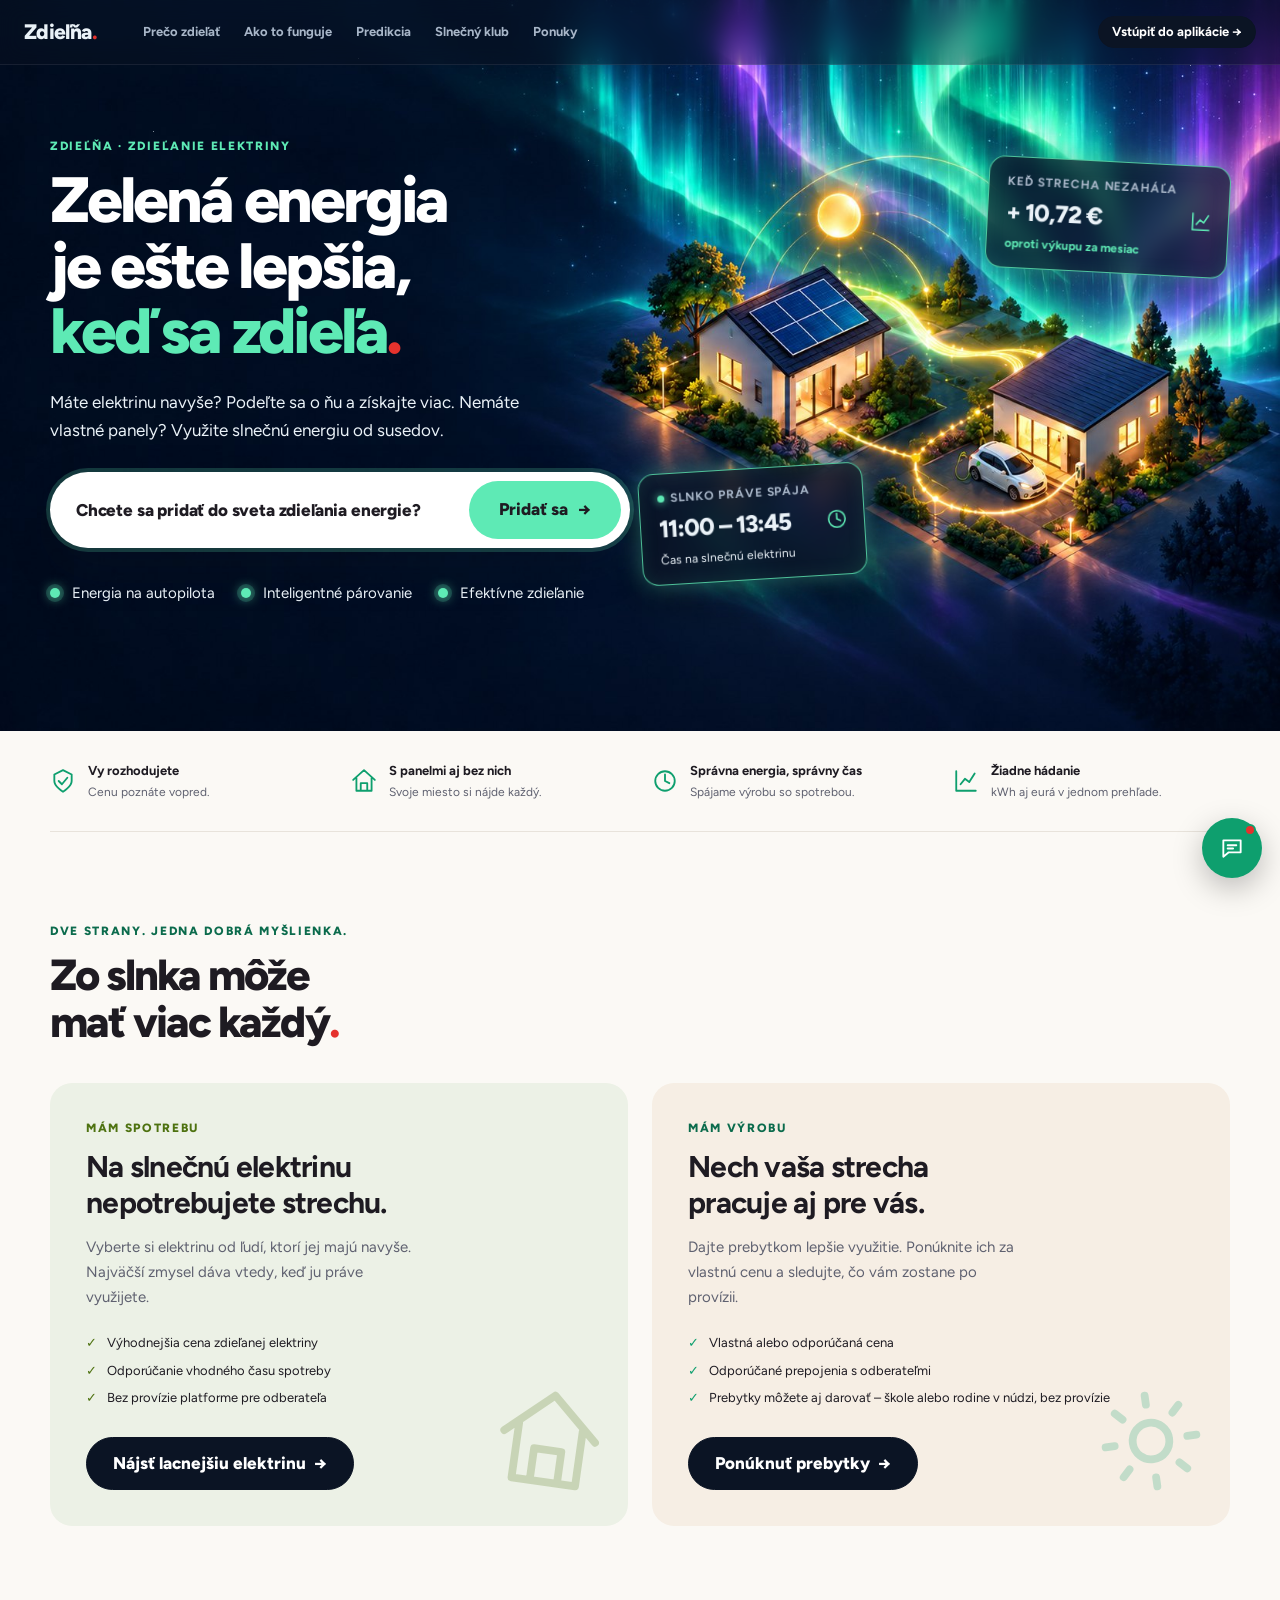
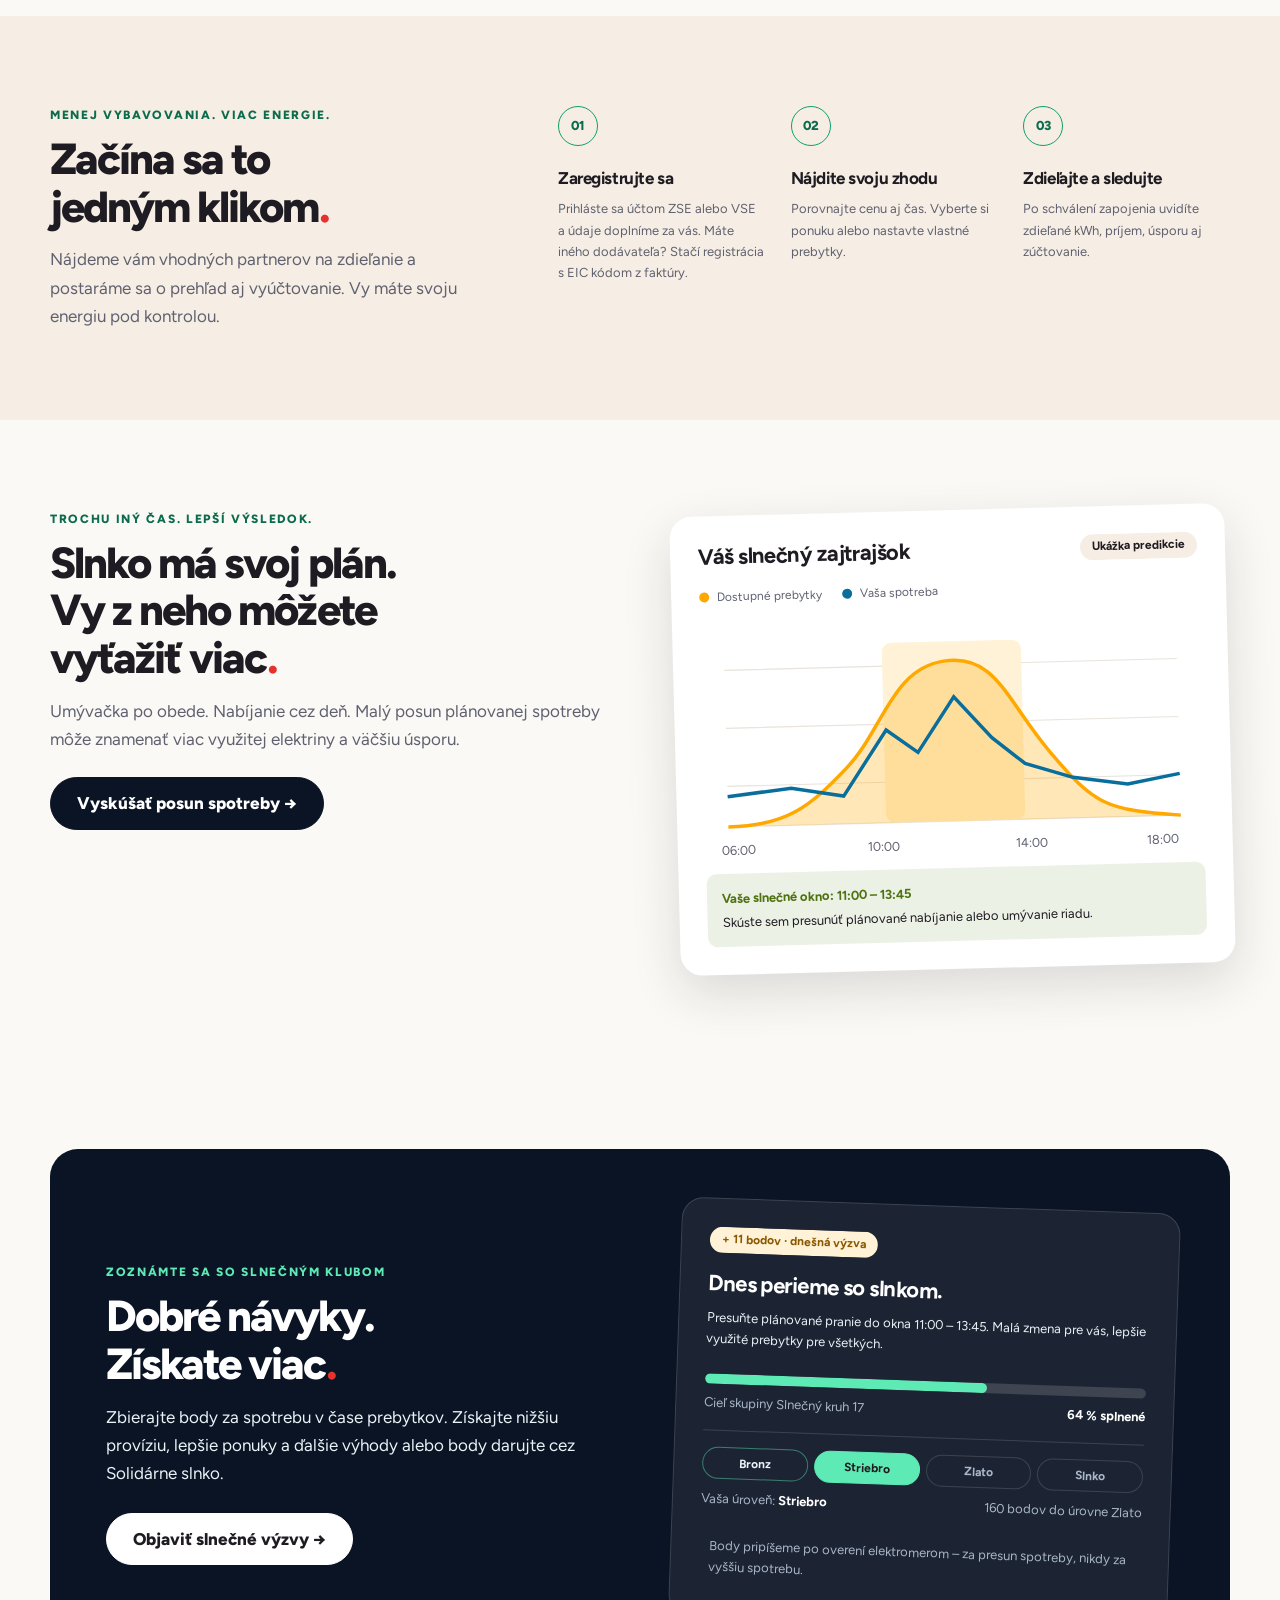
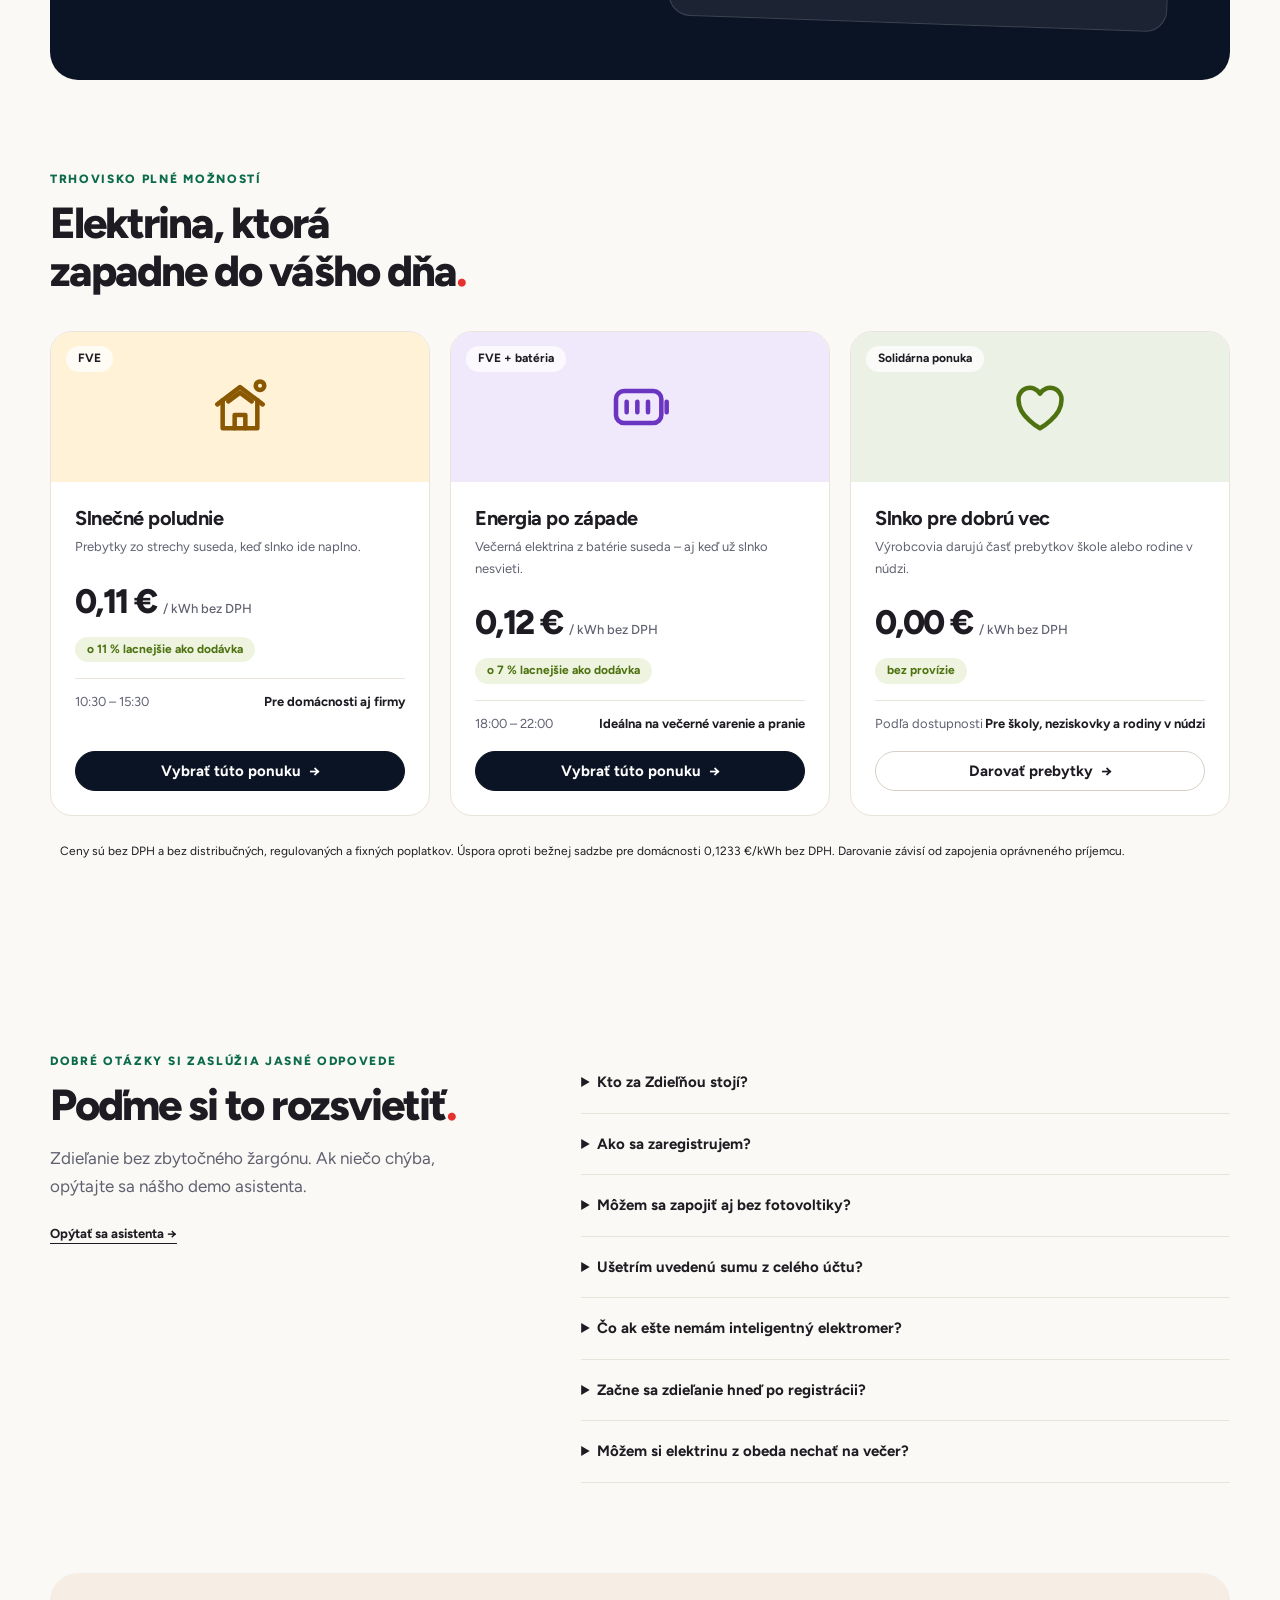
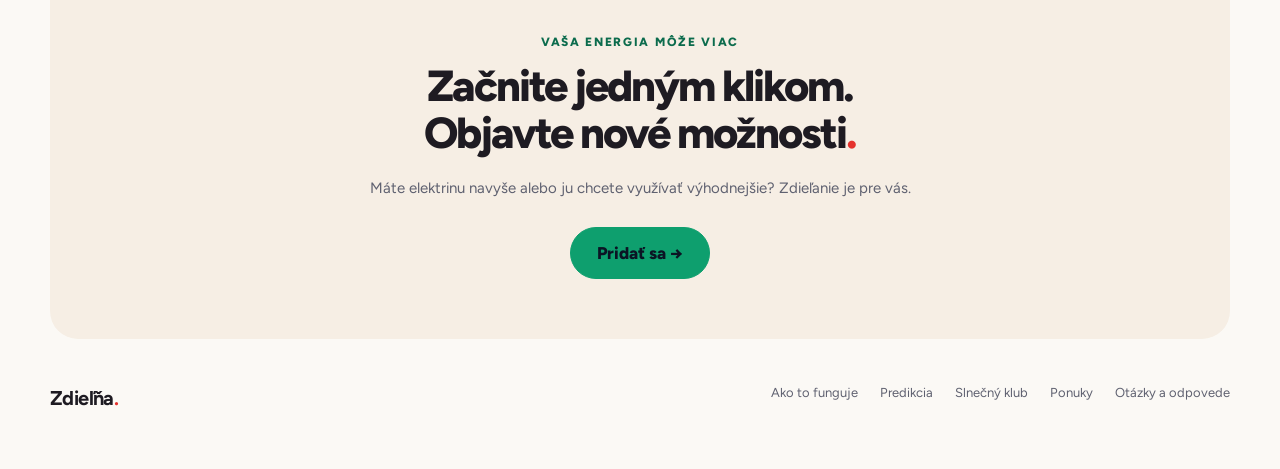
==== index.html @ b8965b94 "add new" ====
<!doctype html>
<html lang="sk" data-skin="neutral">
<head>
<meta charset="utf-8">
<meta name="viewport" content="width=device-width,initial-scale=1">
<meta name="description" content="Zdieľňa – trhovisko na zdieľanie elektriny so susedmi. Hackathon 2026, prototyp.">
<title>Zdieľňa</title>
<link rel="icon" href="assets/zdielna-dot.svg">
<link rel="manifest" href="manifest.webmanifest">
<link rel="apple-touch-icon" href="assets/apple-touch-icon.png">
<meta name="theme-color" content="#1E1B22">
<meta name="apple-mobile-web-app-capable" content="yes">
<meta name="apple-mobile-web-app-title" content="Zdieľňa">
<link rel="preconnect" href="https://fonts.googleapis.com">
<link rel="preconnect" href="https://fonts.gstatic.com" crossorigin>
<link href="https://fonts.googleapis.com/css2?family=Figtree:wght@400;500;600;700;800&display=swap" rel="stylesheet">
<link rel="stylesheet" href="css/tokens.css">
<link rel="stylesheet" href="css/app.css">
<link rel="stylesheet" href="css/landing.css">
</head>
<body>
<header class="top" id="top"></header>
<div class="shell" id="shell"><nav class="side" id="side" aria-label="Hlavná navigácia"></nav><main class="main" id="main"><div id="boot-msg" style="max-width:640px;margin:60px auto;padding:24px;border:1px solid #E8E3DB;border-radius:16px;font-family:system-ui,sans-serif;line-height:1.6;color:#1E1B22;background:#fff">
<b>Načítavam Zdieľňu…</b><br>
Ak táto správa nezmizne, prehliadač nenašiel priečinky <code>css/</code> a <code>js/</code>. Rozbaľte celý zip a otvorte <code>index.html</code> z rozbaleného priečinka (nie priamo zo zipu) – alebo otvorte samostatný súbor <code>zdielna.html</code>, ktorý funguje aj sám.</div></main></div>
<nav class="bnav" id="bnav" aria-label="Spodná navigácia"></nav>
<aside class="drawer" id="drawer" aria-label="Parametre dema"></aside>
<div id="modal"></div>
<button class="fab" id="fab" data-act="chat" aria-label="Otvoriť AI asistenta" aria-expanded="false"><svg class="icon" viewBox="0 0 24 24" fill="none" stroke="currentColor" stroke-width="1.7" stroke-linecap="round" stroke-linejoin="round" aria-hidden="true"><path d="M4 5h16v11H9l-5 4V5Z"/><path d="M8 9.5h8M8 12.5h5"/></svg><span class="dot" aria-hidden="true"></span></button>
<section class="chat" id="chat" role="dialog" aria-label="AI asistent (demo)"></section>
<div class="toast" id="toast" role="status" aria-live="polite"></div>
<div class="cap" id="cap" role="status"></div>

<script src="js/core.js"></script>
<script src="js/engine.js"></script>
<script src="js/ui.js"></script>
<script src="js/views-app.js"></script>
<script src="js/demo-customers.js"></script>
<script src="js/demo-benefits.js"></script>
<script src="js/views-public.js"></script>
<script src="js/views-map.js"></script>
<script src="js/views-ideas.js"></script>
<script src="js/badges.js"></script>
<script src="js/notify.js"></script>
<script src="js/chat.js"></script>
<script src="js/iwatt.js"></script>
<script src="js/main.js"></script>
</body>
</html>
---- css/tokens.css ----
/* =====================================================================
   Zdieľňa – dizajnové tokeny
   Jediné miesto, kde sa definujú farby, písmo a rozmery. Komponenty
   (app.css, landing.css) používajú iba var(--…), nikdy priamy hex.

   Značkové farby sú prevzaté zo zse.sk a vse.sk (ich CSS, okt. 2026).
   Kontrast textu je overený voči WCAG AA (≥ 4,5 : 1):
   - ZSE červená #F21C0A má na bielej iba 4,25 : 1 → na malý text
     a odkazy používame --brand-ink (#B1190C), červenú len na plochy
     a tučné tlačidlá.
   - VSE azúrová #01A0D5 má 3 : 1 → iba plochy, ikony a grafy.
   Aplikácia je zámerne iba svetlá (projektor, menej testovania).
   ===================================================================== */
:root{
  color-scheme:light;

  /* písmo – Figtree používa VSE; ZSE má systémové písmo, takže nekoliduje */
  --font:'Figtree',system-ui,-apple-system,'Segoe UI',Roboto,sans-serif;
  --fs-xs:12px;   /* minimum – nič menšie */
  --fs-sm:13px;
  --fs-md:15px;   /* bežný text */
  --fs-lg:17px;   /* úvodný odsek (lead) */
  --fs-h3:17px;
  --fs-h2:22px;
  --fs-h1:32px;
  --fs-display:clamp(40px,5vw,68px);

  /* plochy a text */
  --bg:#FBF9F5;          /* krémové pozadie stránky */
  --card:#FFFFFF;
  --ink:#1E1B22;         /* hlavný text */
  --mut:#5F6170;         /* sekundárny text – 5,8 : 1 na --bg */
  --line:#E8E3DB;
  --line-2:#D6CFC4;      /* výraznejší okraj (outline tlačidlá) */
  --tint-warm:#F6EEE4;   /* sekcie pre výrobcu */
  --tint-green:#ECF1E6;  /* sekcie pre odberateľa */
  --tint-cool:#EAF0F7;

  /* tmavý pás (hero, klub) – prepisuje ho skin */
  --surface-dark:#1E1B22; --surface-dark-2:#141218;
  --on-dark:#ECE9F1;
  --on-dark-mut:#B9B4C4;
  --line-dark:rgba(255,255,255,.14);

  /* rozmery */
  --r-sm:10px;
  --r:16px;
  --r-lg:22px;
  --r-pill:999px;        /* tlačidlá – obe značky používajú zaoblené „pill“ */
  --sh:0 1px 2px rgba(30,27,34,.05),0 6px 18px rgba(30,27,34,.06);
  --sh-lg:0 18px 50px rgba(30,27,34,.14);

  /* pevné značky (strechy na mape) */
  --zse:#F21C0A; --vse:#143C8C;
  /* mapa regiónov – tmavý jazyk hero; stred (SSE) je mimo služby */
  --map-zse:#5A3436; --map-zse-ink:#FF8A7A; --map-zse-roof:#E8705F;
  --map-sse:#4E4032; --map-sse-ink:#F2B062;
  --map-vse:#3A3E55; --map-vse-ink:#8FB3F2; --map-vse-roof:#6C8FD6;
  --map-edge:rgba(255,255,255,.22); --map-tree:#7FA088; --map-wall:#F4ECE0; --map-wall-2:#D6CBBD; --map-flow:#F5B33A;
  --map-bat:#B79BF2; --map-gift:#FF9EC0;

  /* slniečko – uvítacia hláška */
  --sun-1:#FFF6C2; --sun-2:#FFC530; --sun-3:#F59E0B; --sun-edge:#FFE08A; --sun-ink:#5A3A00; --sun-glow:rgba(255,197,48,.18);
  --sun-bg:#FFF8E6;

  /* stavové farby na tmavom páse a drobnosti (žiadny hex mimo tokenov) */
  --on-dark-ok:#CDEAA0; --on-dark-warn:#FFC08A; --on-dark-err:#FFD2C3; --online:#2FD36B; --roof-mix:#F2C2A0;

  /* červená bodka – podpis značky Zdieľňa (logo, koniec nadpisov); rovnaká vo všetkých skinoch, iba dekoratívna */
  --sig:#E5322D;

  /* nočná scéna úvodu – polárna žiara, sklenené karty, žiariace okná (dekor) */
  --aurora-1:#2EE6A8; --aurora-2:#7C5CFF; --aurora-3:#22D3EE;
  --night-glass:rgba(11,20,36,.74); --accent-glow:rgba(94,234,181,.2); --window-glow:#FFD27A;

  /* batéria – mimo palety značiek, rovnaká v oboch */
  --purple:#6A35C0; --purple-t:#F0E8FB;
}

/* ---------- ZSE ---------- */
:root[data-skin="zse"]{
  --brand:#F21C0A; --brand-d:#B1190C; --brand-ink:#B1190C; --brand-t:#FDE9E6; --on-brand:#FFFFFF;
  --brand2:#0AACF2;                       /* sekundárna modrá zo zse.sk */
  /* tmavé plochy ZSE sú tmavo červené (ako VSE tmavomodré) – kontrast textu overený:
     #F6E7E4 10 : 1, #F2C0B6 7,5 : 1, akcent #FFC9A3 8,1 : 1 */
  --surface-dark:#6E1009; --surface-dark-2:#4D0B06; --accent-dark:#FFC9A3; --on-dark:#F6E7E4; --on-dark-mut:#F2C0B6;
  --map-zse:#9A2C22; --map-sse:#5C3A26; --map-vse:#4A3E5E; --map-zse-ink:#FFC9A3; --map-vse-ink:#C2D3F7;

  --yellow:#FFA800; --yellow-ink:#8A5800; --yellow-t:#FFF2D6;   /* výroba / slnko */
  --green:#4E7210;  --green-t:#EEF4E0;                          /* zdieľané / úspech */
  --blue:#0A6E9C;   --blue-t:#E1F4FD;                           /* spotreba / info */
  --orange:#9E4A0A; --orange-t:#FDEBDD;                         /* výkup / upozornenie */
  --red:#B1190C;    --red-t:#FDE9E6;
}

/* ---------- Neutrálna (úvod a registrácia – bez značky ZSE/VSE) ----------
   Nočný štýl: tmavomodrá obloha s polárnou žiarou, mätový akcent, žiariace okná.
   Kontrast: akcent #5EEAB5 na #0B1424 12 : 1, text #0B1424 na #0E9F6E 5,4 : 1,
   --brand-ink #0B6B4C na bielej 6,5 : 1, ikony #0E9F6E na bielej 3,4 : 1. */
:root[data-skin="neutral"]{
  --brand:#0E9F6E; --brand-d:#34D399; --brand-ink:#0B6B4C; --brand-t:#E3F7EF; --on-brand:#0B1424;
  --brand2:#7C5CFF;
  --surface-dark:#0B1424; --surface-dark-2:#070E1A; --accent-dark:#5EEAB5; --on-dark:#EAF2F8; --on-dark-mut:#A8B6C8;

  --yellow:#FFA800; --yellow-ink:#8A5800; --yellow-t:#FFF2D6;
  --green:#4E7210;  --green-t:#EEF4E0;
  --blue:#0A6E9C;   --blue-t:#E1F4FD;
  --orange:#9E4A0A; --orange-t:#FDEBDD;
  --red:#B1190C;    --red-t:#FDE9E6;
}

/* ---------- VSE ---------- */
:root[data-skin="vse"]{
  --brand:#143C8C; --brand-d:#0E2C68; --brand-ink:#143C8C; --brand-t:#E3EAF7; --on-brand:#FFFFFF;
  --brand2:#01A0D5;                       /* azúrová zo vse.sk */
  --surface-dark:#0E2C68; --surface-dark-2:#091E4A; --accent-dark:#6FD0F2; --on-dark-mut:#A9BEE3;
  --map-zse:#5A3446; --map-sse:#4E4636; --map-vse:#2D5099; --map-vse-ink:#B8D8FA;

  --yellow:#F5A623; --yellow-ink:#8A5800; --yellow-t:#FFF2D6;
  --green:#3A7316;  --green-t:#E9F3E1;   /* #5EA62B z vse.sk, stmavené pre text */
  --blue:#0B6E98;   --blue-t:#E1F4FB;    /* #01A0D5, stmavené pre text */
  --orange:#A84E0C; --orange-t:#FDEBDD;  /* #EC721A, stmavené pre text */
  --red:#B02A37;    --red-t:#FBE7E9;
}

/* Sémantika grafov – rovnaký význam v celej aplikácii aj na úvode */
:root{
  --c-prod:var(--yellow);    /* výroba / prebytok */
  --c-cons:var(--blue);      /* spotreba */
  --c-shared:var(--green);   /* zdieľaná časť */
  --c-bat:var(--purple);     /* batéria */
  --c-grid:var(--orange);    /* výkupca / sieť */
}
---- css/app.css ----
/* =====================================================================
   Zdieľňa – spoločné komponenty (aplikácia aj úvodná stránka).
   Iba var(--…) z tokens.css. Nový komponent pridávajte sem, nie do view.
   ===================================================================== */
[hidden]{display:none!important}

/* ---------- základ ---------- */
*{box-sizing:border-box}
html,body{margin:0}
body{font-family:var(--font);background:var(--bg);color:var(--ink);font-size:var(--fs-md);line-height:1.5;-webkit-font-smoothing:antialiased;overflow-x:hidden}
button{font:inherit;cursor:pointer}
h1,h2,h3{margin:0;line-height:1.15;letter-spacing:-.02em;text-wrap:balance}
h1{font-size:var(--fs-h1);font-weight:800}h2{font-size:var(--fs-h2);font-weight:800}h3{font-size:var(--fs-h3);font-weight:700}
p{margin:0}
:focus-visible{outline:3px solid var(--brand2);outline-offset:2px}
.skel{background:linear-gradient(90deg,var(--line),var(--bg),var(--line));background-size:200% 100%;animation:sk 1.1s linear infinite;border-radius:8px;margin:8px 0}
@keyframes sk{to{background-position:-200% 0}}

/* ---------- typografia a pomocné triedy ---------- */
.kicker{display:block;font-size:var(--fs-xs);letter-spacing:.14em;text-transform:uppercase;font-weight:800;color:var(--brand-ink);margin-bottom:12px}
.lead{font-size:var(--fs-lg);color:var(--mut);max-width:600px;margin-top:14px;line-height:1.6}
.note{font-size:var(--fs-xs);color:var(--mut);margin-top:16px;line-height:1.6}
.link{padding:0;border:0;background:none;font-weight:700;cursor:pointer;text-decoration:underline;text-underline-offset:5px;font-size:var(--fs-sm);color:inherit}
.icon{width:22px;height:22px;flex:none;display:block}
.mut{color:var(--mut)}.sm{font-size:var(--fs-sm)}.xs{font-size:var(--fs-xs)}.b{font-weight:700}
.row{display:flex;gap:10px;align-items:center;flex-wrap:wrap}.between{justify-content:space-between}
.spacer{flex:1}
.kbd{font-variant-numeric:tabular-nums}
.warn{margin-top:8px;display:flex;gap:6px;flex-wrap:wrap}

/* ---------- tlačidlá (jedna sada pre celú aplikáciu) ---------- */
.btn{border:1px solid var(--line-2);background:var(--card);color:var(--ink);padding:10px 18px;border-radius:var(--r-pill);font-weight:700;text-decoration:none;display:inline-flex;align-items:center;justify-content:center;gap:8px;transition:background .15s,border-color .15s,transform .15s;line-height:1.2}
.btn:hover{border-color:var(--ink)}
.btn.pri{background:var(--brand);border-color:var(--brand);color:var(--on-brand)}.btn.pri:hover{background:var(--brand-d);border-color:var(--brand-d)}
.btn.dark{background:var(--surface-dark);border-color:var(--surface-dark);color:#fff}.btn.dark:hover{background:var(--surface-dark-2);border-color:var(--surface-dark-2)}
.btn.light{background:#fff;border-color:#fff;color:var(--ink)}.btn.light:hover{background:var(--bg)}
.btn.ghost{background:transparent;border-color:var(--line-dark);color:var(--on-dark)}.btn.ghost:hover{border-color:var(--on-dark)}
.btn.out{background:transparent}
.btn.grn{background:var(--green);border-color:var(--green);color:#fff}
.btn.sm{padding:7px 13px;font-size:var(--fs-sm)}
.btn.lg{padding:15px 26px;font-size:var(--fs-lg);font-weight:800}
.btn.block{width:100%}
.btn:disabled{opacity:.5;cursor:not-allowed}
.btn:not(:disabled):active{transform:translateY(1px)}

/* ---------- štítky ---------- */
.pill{display:inline-flex;gap:5px;align-items:center;padding:4px 11px;border-radius:var(--r-pill);font-size:var(--fs-xs);font-weight:700;border:1px solid transparent;line-height:1.3}
.pill.g{background:var(--green-t);color:var(--green)}.pill.y{background:var(--yellow-t);color:var(--yellow-ink)}.pill.b{background:var(--blue-t);color:var(--blue)}.pill.o{background:var(--orange-t);color:var(--orange)}.pill.r{background:var(--red-t);color:var(--red)}.pill.n{background:var(--bg);color:var(--mut);border-color:var(--line)}.pill.p{background:var(--purple-t);color:var(--purple)}
.pill.c{background:var(--tint-warm);color:var(--ink)}
.pill.vis{background:var(--purple-t);color:var(--purple);border-color:var(--purple)}

/* ---------- horná lišta a navigácia ---------- */
.top{position:sticky;top:0;z-index:30;background:color-mix(in srgb,var(--bg) 92%,transparent);backdrop-filter:blur(10px);-webkit-backdrop-filter:blur(10px);border-bottom:1px solid var(--line);display:flex;align-items:center;gap:14px;padding:14px 24px;flex-wrap:wrap}
.top .btn:not(.pri):not(.dark){background:transparent}
.brand{display:flex;align-items:center;gap:10px;font-weight:800;font-size:21px;letter-spacing:-.03em;background:none;border:0;color:var(--ink);padding:0}
.brand img{height:30px;border-radius:6px;display:block}
.brand .dot,.sig{color:var(--sig)}
.seg{display:inline-flex;background:var(--bg);border:1px solid var(--line);border-radius:var(--r-pill);padding:3px;gap:2px;flex-wrap:wrap}
.seg button{border:0;background:none;padding:7px 13px;border-radius:var(--r-pill);color:var(--mut);font-weight:700}
.seg button[aria-pressed=true]{background:var(--surface-dark);color:#fff}
.shell{display:flex;min-height:calc(100vh - 66px)}
.side{width:228px;flex:none;padding:22px 14px;background:var(--bg);position:sticky;top:66px;align-self:flex-start;height:calc(100vh - 66px);overflow:auto}
.side button{display:flex;gap:11px;align-items:center;width:100%;text-align:left;border:0;background:none;padding:10px 14px;border-radius:var(--r-pill);font-weight:700;color:var(--mut);margin-bottom:3px;font-size:var(--fs-md)}
.side button:hover{background:var(--tint-warm);color:var(--ink)}
.side button[aria-current=page]{background:var(--surface-dark);color:#fff}
.side button[aria-current=page] .icon{color:var(--accent-dark)}
.side .ic{width:22px;display:grid;place-items:center}
.side .ic .icon{width:19px;height:19px}
.side .sub{padding-left:26px;font-size:var(--fs-sm)}
.side .sub .icon{width:16px;height:16px}
.side .lbl{font-size:var(--fs-xs);text-transform:uppercase;letter-spacing:.14em;color:var(--brand-ink);font-weight:800;margin:22px 14px 8px}
.side .lbl-t{font-size:var(--fs-xs);color:var(--mut);margin:-4px 14px 8px;font-weight:600}
.main{flex:1;min-width:0;padding:28px 32px;max-width:1220px;margin:0 auto;width:100%;padding-bottom:120px}
.pub .side,.pub .bnav{display:none!important}
.pub .main{max-width:1080px}
.bnav{display:none}
@media (max-width:820px){
 .side{display:none}
 .bnav{display:flex;position:fixed;left:0;right:0;bottom:0;z-index:30;background:var(--bg);border-top:1px solid var(--line);padding:4px 4px calc(4px + env(safe-area-inset-bottom))}
 .bnav button{flex:1;border:0;background:none;padding:8px 2px;display:flex;flex-direction:column;align-items:center;gap:3px;font-size:var(--fs-xs);font-weight:700;color:var(--mut);min-height:54px}
 .bnav button[aria-current=page]{color:var(--brand-ink)}
 .bnav .icon{width:21px;height:21px}
 .main{padding:16px;padding-bottom:140px}
 :root{--fs-h1:26px;--fs-h2:20px}
 .top{gap:8px;padding:10px 14px}
 .top .hide-m{display:none}
 .top .seg button{padding:6px 10px;font-size:var(--fs-sm)}
 .sim{position:static}
 .brand img{height:28px}
}


/* ---------- karty a mriežky ---------- */
.card{background:var(--card);border:1px solid var(--line);border-radius:var(--r-lg);padding:24px;min-width:0}
.card>h2,.card>.row>h2,.card>.row>div>h2{letter-spacing:-.035em}
.card+.card,.gap>*+*{margin-top:20px}
.grid{display:grid;gap:20px}.g2{grid-template-columns:repeat(2,minmax(0,1fr))}.g3{grid-template-columns:repeat(3,minmax(0,1fr))}.g4{grid-template-columns:repeat(4,minmax(0,1fr))}
@media (max-width:820px){.g2,.g3{grid-template-columns:minmax(0,1fr)}.g4{grid-template-columns:repeat(2,minmax(0,1fr))}}
.grid>.card,.grid>*{margin-top:0!important}
.kpi .v{font-size:30px;font-weight:800;letter-spacing:-.045em;margin-top:6px;line-height:1.1}
.kpi .l{color:var(--mut);font-size:var(--fs-xs);font-weight:800;text-transform:uppercase;letter-spacing:.1em}
.kpi .d{font-size:var(--fs-xs);color:var(--mut);margin-top:2px}

/* ---------- hero – rovnaký jazyk ako úvodná stránka (lp-hero, lp-club) ----------
   Každá obrazovka začína tmavým pásom: kicker → veľký nadpis → lead → akcie,
   vpravo voliteľne „plávajúce“ kartičky s číslami (ako na úvode). */
.hero{background:linear-gradient(135deg,var(--surface-dark) 0%,var(--surface-dark-2) 100%);color:var(--on-dark);border:0;border-radius:24px;padding:28px 32px;position:relative;overflow:hidden}
.hero:before{content:'';position:absolute;width:760px;height:760px;right:-200px;top:-330px;border-radius:50%;background:radial-gradient(circle,color-mix(in srgb,var(--accent-dark) 24%,transparent),transparent 70%);pointer-events:none}
.hero:after{content:'';position:absolute;width:340px;height:340px;right:-90px;top:50%;margin-top:-170px;border-radius:50%;border:1px solid rgba(255,255,255,.06);pointer-events:none}
.hero>*{position:relative;z-index:1}
.hero-grid{display:grid;grid-template-columns:minmax(0,1.4fr) minmax(0,.6fr);gap:24px;align-items:center}
.hero-grid.one{grid-template-columns:minmax(0,1fr)}
.hero h1{font-size:clamp(26px,2.9vw,38px);line-height:1.08;letter-spacing:-.04em;font-weight:800;margin:0;color:#fff;max-width:24ch}
.hero h1 em{font-style:normal;color:var(--accent-dark)}
.hero h1 small{display:block;font-size:var(--fs-md);font-weight:600;letter-spacing:0;color:var(--on-dark-mut);margin-top:10px}
.hero .lead{color:var(--on-dark);max-width:560px;margin-top:10px;font-size:var(--fs-md);display:-webkit-box;-webkit-line-clamp:2;-webkit-box-orient:vertical;overflow:hidden}
.hero .kicker{color:var(--accent-dark)}
.hero-acts{margin-top:18px;gap:10px}
.hero .sm,.hero .mut,.hero .xs{color:var(--on-dark-mut)}
.hero b{color:#fff}
.hero .lp-float b,.hero .hstat b,.hero .lp-float,.hero .hstat{color:var(--ink)}
.hero .lp-float .positive{color:var(--green)}
.hero .btn{background:#fff;color:var(--ink);border-color:#fff}
.hero .btn:hover{background:var(--bg)}
.hero .btn.pri{background:var(--brand);border-color:var(--brand);color:var(--on-brand)}
.hero .btn.ghost{background:transparent;color:var(--on-dark);border-color:var(--line-dark)}
.hero .btn.ghost:hover{border-color:var(--on-dark)}
.hero .pill.n{background:transparent;color:var(--on-dark);border-color:var(--line-dark)}
.hero .pill.g{background:rgba(255,255,255,.1);color:var(--on-dark-ok)}
.hero .pill.o{background:rgba(255,255,255,.1);color:var(--on-dark-warn)}
.hero .seg{background:rgba(255,255,255,.07);border-color:var(--line-dark)}
.hero .seg button{color:var(--on-dark)}
.hero .seg button[aria-pressed=true]{background:#fff;color:var(--ink)}
.hero .bar{background:rgba(255,255,255,.12);border-color:transparent}
.hero .steps .step{color:var(--on-dark-mut)}.hero .steps .step.done{color:#fff}
.hero .step .d{border-color:var(--line-dark)}
.hero-checks{display:flex;gap:18px;font-size:var(--fs-sm);color:var(--on-dark);margin-top:16px;flex-wrap:wrap}
.hero-checks span{display:flex;gap:7px;align-items:center}
.hero-checks i{width:6px;height:6px;border-radius:50%;background:var(--accent-dark);display:inline-block}
.hero-foot{border-top:1px solid var(--line-dark);margin-top:32px;padding-top:18px;display:flex;align-items:center;justify-content:space-between;gap:16px;flex-wrap:wrap;color:var(--on-dark-mut);font-size:var(--fs-sm)}
.hero-tabs{margin-top:18px}
/* plávajúce kartičky s číslami (ako .lp-float) */
.hero-aside{display:flex;flex-direction:column;align-items:flex-end;gap:16px}
.hstat{background:var(--bg);color:var(--ink);border:1px solid var(--line);border-radius:var(--r);padding:12px 16px;box-shadow:0 10px 30px rgba(0,0,0,.22);font-size:var(--fs-xs);min-width:180px;max-width:260px;transform:rotate(1.5deg)}
.hstat:nth-child(2){transform:rotate(-1.5deg);margin-right:28px}
.hero-aside .hstat:nth-child(n+3){display:none}
.hstat .tag{display:block;text-transform:uppercase;letter-spacing:.08em;color:var(--mut);font-weight:800}
.hstat b{display:block;color:var(--ink);font-size:20px;font-weight:800;letter-spacing:-.04em;margin:4px 0 2px;line-height:1.1}
.hstat span:last-child:not(.tag){color:var(--mut)}
.hstat .pos{color:var(--green);font-weight:700}
.hstat.live .tag{display:flex;gap:6px;align-items:center}.hstat.live .tag:before{content:'';width:7px;height:7px;border-radius:50%;background:var(--brand)}
/* scéna z úvodu v hero (Domov) */
.hero-scene{position:relative;min-width:0;width:100%;max-width:520px;margin:-30px -10px -40px 0}
.hero-scene>svg{width:100%;height:auto;display:block}
.hero-scene .lp-float b{font-size:22px}
/* záhlavie sekcie: kicker + nadpis vľavo, lead vpravo (ako .lp-section-head) */
.sec-head{display:flex;align-items:end;justify-content:space-between;gap:28px;margin:44px 0 18px}
.sec-head:first-child{margin-top:0}
.sec-head h2{font-size:clamp(24px,2.6vw,34px);letter-spacing:-.045em;line-height:1.1;max-width:20ch}
.sec-head .lead{max-width:380px;margin:0;font-size:var(--fs-md)}
/* stavový pás v hero (namiesto samostatnej karty) */
.hero-status{display:flex;gap:8px;align-items:center;flex-wrap:wrap;margin-bottom:14px}
.page-head{padding:6px 2px 4px}
.page-head h1{font-size:clamp(28px,3.4vw,40px);letter-spacing:-.04em}
@media (max-width:1000px){.hero-grid{grid-template-columns:minmax(0,1fr)}.hero-aside{align-items:flex-start;flex-direction:row;flex-wrap:wrap}.hstat:nth-child(2){margin-right:0}.hero-scene{max-width:520px;margin:0}}
@media (max-width:820px){.hero{padding:22px 18px;border-radius:var(--r-lg)}.hstat{min-width:0;flex:1 1 180px;transform:none!important}.sec-head{flex-direction:column;align-items:start;gap:10px;margin-top:32px}}

/* ---------- karty ponúk (trhovisko) – ako .lp-offer ---------- */
.offers{display:grid;grid-template-columns:repeat(auto-fill,minmax(300px,1fr));gap:20px}
.ocard{border:1px solid var(--line);border-radius:var(--r-lg);overflow:hidden;background:var(--card);display:flex;flex-direction:column;min-width:0}
.ocard.best{border:2px solid var(--green)}
.ocard-art{height:84px;background:var(--yellow-t);position:relative;display:flex;align-items:center;justify-content:space-between;padding:0 20px;color:var(--yellow-ink)}
.ocard.eve .ocard-art{background:var(--purple-t);color:var(--purple)}
.ocard.dem .ocard-art{background:var(--blue-t);color:var(--blue)}
.ocard-art .icon{width:36px;height:36px}
.ocard-art .pill{background:rgba(255,255,255,.8)}
.ocard-body{padding:20px 22px 22px;display:flex;flex-direction:column;flex:1}
.ocard-body h3{font-size:19px;letter-spacing:-.025em}
.ocard-price{font-size:34px;font-weight:800;letter-spacing:-.045em;margin:12px 0 4px;line-height:1.1}
.ocard-price span{font-size:var(--fs-sm);font-weight:500;letter-spacing:0;color:var(--mut)}
.ocard-match{display:flex;align-items:center;gap:12px;border-top:1px solid var(--line);padding:14px 0 16px;margin-top:12px}
.ocard-match .bar{flex:1}
.ocard-match b{font-size:var(--fs-md)}
.ocard .row.acts{margin-top:auto}

/* ---------- skupiny s obsadenosťou ---------- */
.groups{display:grid;grid-template-columns:repeat(auto-fill,minmax(280px,1fr));gap:20px}
.gcard{border:1px solid var(--line);border-radius:var(--r-lg);background:var(--card);padding:22px;display:flex;flex-direction:column;gap:10px;min-width:0}
.gcard.cur{border:2px solid var(--green);background:color-mix(in srgb,var(--green-t) 45%,var(--card))}
.gcard h3{font-size:20px;letter-spacing:-.03em}
.gcard .occ{display:flex;justify-content:space-between;font-size:var(--fs-sm);color:var(--mut)}
.gcard .occ b{color:var(--ink)}
.gcard .row.acts{margin-top:auto;padding-top:6px}
.gopt{display:flex;gap:12px;align-items:flex-start;border:1px solid var(--line);border-radius:var(--r);padding:14px;cursor:pointer;background:var(--card)}
.gopt:has(input:checked){border-color:var(--ink);box-shadow:0 0 0 1px var(--ink)}
.gopt input{margin-top:3px;accent-color:var(--brand);width:18px;height:18px;flex:none}
.gopt .grow{flex:1;min-width:0}
.gopt.full{opacity:.6;cursor:not-allowed}

/* ---------- formuláre ---------- */
.f{display:flex;flex-direction:column;gap:4px;font-size:var(--fs-sm);font-weight:600;color:var(--mut);min-width:0}
.fi{display:flex;align-items:center;gap:6px}
.f input,.f select,.f textarea,.inp{font:inherit;font-weight:600;color:var(--ink);background:var(--card);border:1px solid var(--line-2);border-radius:var(--r-sm);padding:9px 11px;width:100%;min-width:0}
.f input[type=checkbox]{width:20px;height:20px;flex:none;accent-color:var(--brand)}
.f em{font-style:normal;color:var(--mut);font-weight:600;white-space:nowrap}
.f.chk{flex-direction:row;align-items:center;gap:8px}
.fields{display:grid;grid-template-columns:repeat(2,minmax(0,1fr));gap:12px}
.fields.one{grid-template-columns:minmax(0,1fr)}
.fields.three{grid-template-columns:repeat(3,minmax(0,1fr))}
@media (max-width:520px){.fields,.fields.three{grid-template-columns:minmax(0,1fr)}}
input[type=range]{width:100%;accent-color:var(--brand)}

/* ---------- panel parametrov, modály ---------- */
.drawer{position:fixed;top:0;right:0;bottom:0;width:min(460px,100vw);background:var(--card);border-left:1px solid var(--line);z-index:60;transform:translateX(105%);transition:transform .25s;overflow:auto;padding:18px;box-shadow:-12px 0 30px rgba(0,0,0,.15);visibility:hidden}
.drawer.open{transform:none;visibility:visible}
.drawer h3{margin:18px 0 8px;font-size:var(--fs-xs);text-transform:uppercase;letter-spacing:.08em;color:var(--mut)}
.modal-bg{position:fixed;inset:0;background:rgba(20,18,26,.55);z-index:70;display:flex;align-items:center;justify-content:center;padding:16px}
.modal{background:var(--card);border-radius:var(--r-lg);max-width:560px;width:100%;max-height:90vh;overflow:auto;padding:22px}
.modal.wide{max-width:820px}

/* ---------- tabuľky ---------- */
table{border-collapse:collapse;width:100%;font-size:var(--fs-sm)}
th,td{padding:9px 8px;border-bottom:1px solid var(--line);text-align:left}
.tw th,.tw td{white-space:nowrap}
th{color:var(--mut);font-weight:700;font-size:var(--fs-xs)}
td.n,th.n{text-align:right;font-variant-numeric:tabular-nums;white-space:nowrap}
.tw{overflow:auto;max-height:340px}

/* ---------- priebeh, ponuky ---------- */
.bar{height:10px;border-radius:var(--r-pill);background:var(--bg);overflow:hidden;border:1px solid var(--line)}
.bar>i{display:block;height:100%;background:var(--green)}
.bar.b>i{background:var(--blue)}.bar.y>i{background:var(--yellow)}.bar.o>i{background:var(--orange)}.bar.p>i{background:var(--purple)}
.steps{display:flex;gap:6px 12px;flex-wrap:wrap}
.step{display:flex;gap:6px;align-items:center;font-size:var(--fs-sm);font-weight:600;color:var(--mut)}
.step .d{width:22px;height:22px;border-radius:50%;display:grid;place-items:center;border:2px solid var(--line-2);font-size:var(--fs-xs)}
.step.done .d{background:var(--green);border-color:var(--green);color:#fff}.step.now .d{border-color:var(--orange);color:var(--orange);background:var(--orange-t)}
.step.done{color:var(--ink)}
.offer{border:1px solid var(--line);border-radius:var(--r);padding:16px;background:var(--card);min-width:0}
.offer.best{border:2px solid var(--green)}
.offer.eve{border-left:5px solid var(--purple)}
.heat{display:grid;grid-template-columns:40px repeat(5,1fr);gap:4px;font-size:var(--fs-xs);font-weight:700;text-align:center}
.heat div{padding:8px 2px;border-radius:8px}
.h0{background:var(--bg);color:var(--mut)}
.h1{background:color-mix(in srgb,var(--green) 18%,#fff);color:var(--green)}
.h2{background:color-mix(in srgb,var(--green) 45%,#fff);color:color-mix(in srgb,var(--green) 70%,#000)}
.h3{background:var(--green);color:#fff}
.sim{position:sticky;top:76px;z-index:20;border-radius:var(--r-pill);padding:10px 14px 10px 10px!important;box-shadow:var(--sh)}
.role{cursor:pointer;text-align:left;border:2px solid var(--line);background:var(--card);border-radius:var(--r);padding:16px;color:var(--ink)}
.role[aria-pressed=true]{border-color:var(--brand);background:var(--brand-t)}

/* ---------- oznámenia ---------- */
.toast{position:fixed;left:50%;bottom:90px;transform:translateX(-50%) translateY(20px);background:var(--surface-dark);color:#fff;padding:11px 18px;border-radius:var(--r-pill);font-weight:600;opacity:0;pointer-events:none;transition:.25s;z-index:95;max-width:92vw;font-size:14px}
.toast.show{opacity:1;transform:translateX(-50%)}
.cap{position:fixed;left:12px;right:12px;bottom:78px;z-index:85;background:var(--surface-dark);color:#fff;border-radius:var(--r);padding:12px 16px;display:none;gap:12px;align-items:center;max-width:720px;margin:0 auto}
.cap.show{display:flex}
.foot{margin-top:20px;padding:11px 14px;border-radius:var(--r-sm);background:var(--tint-warm);color:var(--ink);font-size:var(--fs-xs);line-height:1.6;border:1px solid var(--line)}
details{border-bottom:1px solid var(--line);padding:10px 0}summary{cursor:pointer;font-weight:700}
.legend{display:flex;gap:12px;flex-wrap:wrap;font-size:var(--fs-xs);color:var(--mut);margin-top:6px}
.legend i{display:inline-block;width:18px;height:0;border-top:3px solid;vertical-align:middle;margin-right:4px}
.upd{animation:pop .5s}@keyframes pop{0%{background:var(--yellow-t)}100%{background:transparent}}

/* ---------- výhody, registrácia ---------- */
.ben .big{font-size:clamp(36px,5vw,52px);font-weight:800;letter-spacing:-.04em;line-height:1.05}
.ben .col{border-top:6px solid var(--brand)}
.ben .col.c2{border-top-color:var(--green)}
.bens{display:grid;grid-template-columns:repeat(4,minmax(0,1fr));gap:12px}
@media (max-width:820px){.bens{grid-template-columns:repeat(2,minmax(0,1fr))}}
.bens>div{background:var(--card);border:1px solid var(--line);border-radius:var(--r);padding:16px}
.bens .icon{color:var(--brand)}
.bens b{display:block;margin:8px 0 2px}
.choice{display:block;width:100%;text-align:left;border:2px solid var(--line);background:var(--card);border-radius:var(--r-lg);padding:24px;color:var(--ink);transition:border-color .15s,transform .15s}
.choice:hover{border-color:var(--brand);transform:translateY(-2px)}
.choice h2{font-size:var(--fs-h2)}
.choice>.icon{width:32px;height:32px;color:var(--brand)}
.logos{display:flex;gap:10px;margin-top:14px;flex-wrap:wrap}
.logos button{border:2px solid var(--line);background:var(--card);border-radius:var(--r-pill);padding:8px 18px 8px 10px;display:flex;align-items:center;gap:10px;font-weight:800;color:var(--ink)}
.logos button:hover{border-color:var(--brand)}
.logos img{height:30px;border-radius:5px}
.chk-list>div{display:flex;gap:10px;align-items:center;padding:8px 0;font-weight:600}
.chk-list .ok{color:var(--green)}.chk-list .wait{color:var(--mut)}
.spin{width:18px;height:18px;border:3px solid var(--line);border-top-color:var(--brand);border-radius:50%;animation:rot .8s linear infinite;display:inline-block}
@keyframes rot{to{transform:rotate(360deg)}}

/* ---------- AI asistent ---------- */
.fab{position:fixed;right:18px;bottom:22px;z-index:80;width:60px;height:60px;border-radius:50%;border:0;background:var(--brand);color:#fff;box-shadow:0 10px 30px rgba(0,0,0,.25);display:grid;place-items:center}
.fab .icon{width:26px;height:26px}
.fab .dot{position:absolute;top:6px;right:6px;width:12px;height:12px;border-radius:50%;background:var(--sig);border:2px solid var(--brand)}
@media (max-width:820px){.fab{bottom:76px;right:12px;width:54px;height:54px}}
.chat{position:fixed;right:18px;bottom:92px;z-index:81;width:min(400px,calc(100vw - 24px));height:min(600px,calc(100vh - 120px));background:var(--card);border:1px solid var(--line);border-radius:var(--r-lg);box-shadow:0 20px 60px rgba(0,0,0,.28);display:none;flex-direction:column;overflow:hidden}
.chat.open{display:flex}
@media (max-width:820px){.chat{right:12px;bottom:138px;height:min(560px,calc(100vh - 160px))}}
.chat header{display:flex;align-items:center;gap:10px;padding:12px 14px;background:var(--surface-dark);color:var(--on-dark)}
.chat header .av{width:34px;height:34px;border-radius:50%;background:var(--brand);display:grid;place-items:center;font-size:18px}
.chat header .xs{color:var(--on-dark-mut)}
.chat header button{margin-left:auto;background:rgba(255,255,255,.14);border:0;color:#fff;border-radius:var(--r-pill);padding:6px 11px}
.msgs{flex:1;overflow:auto;padding:14px;display:flex;flex-direction:column;gap:10px}
.msg{max-width:88%;padding:10px 13px;border-radius:16px;font-size:14px;line-height:1.5}
.msg.bot{background:var(--bg);border:1px solid var(--line);border-bottom-left-radius:4px}
.msg.me{align-self:flex-end;background:var(--brand);color:var(--on-brand);border-bottom-right-radius:4px}
.msg .acts{display:flex;gap:6px;flex-wrap:wrap;margin-top:8px}
.typing{display:inline-flex;gap:4px}.typing i{width:7px;height:7px;border-radius:50%;background:var(--mut);animation:bl 1s infinite}.typing i:nth-child(2){animation-delay:.15s}.typing i:nth-child(3){animation-delay:.3s}
@keyframes bl{50%{opacity:.2}}
.chips{display:flex;gap:6px;overflow-x:auto;padding:8px 12px;border-top:1px solid var(--line)}
.chips button{flex:none;border:1px solid var(--line-2);background:var(--card);color:var(--ink);border-radius:var(--r-pill);padding:6px 12px;font-size:var(--fs-sm);font-weight:600}
.chat form{display:flex;gap:8px;padding:10px 12px;border-top:1px solid var(--line)}
.chat form input{flex:1;font:inherit;padding:10px 14px;border-radius:var(--r-pill);border:1px solid var(--line-2);background:var(--bg);color:var(--ink);min-width:0}

/* ---------- mapa, dvojča ---------- */
.mapwrap{position:relative;border-radius:var(--r);overflow:hidden;background:linear-gradient(180deg,var(--tint-cool),var(--bg));border:1px solid var(--line)}
.mapwrap svg{display:block;width:100%;height:auto}
.house{cursor:pointer}
.house:focus{outline:none}.house:focus-visible .hl{stroke:var(--brand2);stroke-width:3}
.house.sel .hl{stroke:var(--ink);stroke-width:2.5}
.twin svg{display:block;width:100%;height:auto;touch-action:none;user-select:none}
.drag{cursor:grab}.drag:active{cursor:grabbing}
.drag:focus{outline:none}.drag:focus-visible circle,.drag:focus-visible ellipse{stroke:var(--brand2);stroke-width:3}

/* ---------- nápady ---------- */
.ideas{display:grid;grid-template-columns:repeat(auto-fill,minmax(250px,1fr));gap:16px}
.idea{display:flex;flex-direction:column;gap:8px;text-align:left;border:1px solid var(--line);background:var(--card);border-radius:var(--r-lg);padding:20px;color:var(--ink);box-shadow:var(--sh);transition:transform .15s,border-color .15s}
.idea:hover{transform:translateY(-3px);border-color:var(--brand)}
.idea .ico{width:46px;height:46px;border-radius:14px;background:var(--tint-warm);display:grid;place-items:center;color:var(--brand)}
.idea .ico .icon{width:24px;height:24px}
.idea .go{color:var(--brand-ink);margin-top:auto}
.ihead{background:var(--tint-warm);border:1px solid var(--line)}
.ihead .ico{width:60px;height:60px;border-radius:18px;background:var(--card);display:grid;place-items:center;color:var(--brand);flex:none}
.ihead .ico .icon{width:30px;height:30px}
.gains{display:grid;grid-template-columns:repeat(2,minmax(0,1fr));gap:16px}
@media (max-width:820px){.gains{grid-template-columns:minmax(0,1fr)}}
.gains>*{margin-top:0!important}
.gains ul{margin:8px 0 0 18px;padding:0}.gains li{margin:4px 0}
.cert{border-radius:var(--r-lg);padding:24px;color:#fff;background:linear-gradient(140deg,color-mix(in srgb,var(--green) 55%,#000),var(--green) 60%,var(--yellow));position:relative;overflow:hidden}
.cert .lv{font-size:var(--fs-sm);font-weight:800;letter-spacing:.1em;text-transform:uppercase;opacity:.9}
.cert .pc{font-size:56px;font-weight:800;line-height:1;letter-spacing:-.03em}
.qrbox{background:#fff;border-radius:14px;padding:10px;display:inline-block}
.qrbox svg{display:block;width:150px;height:150px}
#sticker svg{width:100%;height:auto;display:block}
.coin{animation:drop .7s ease-out both}
@keyframes drop{from{transform:translateY(-60px);opacity:0}to{transform:none;opacity:1}}
.fly{animation:fly 1.1s ease-in-out both}
@keyframes fly{from{transform:translate(-210px,40px);opacity:1}to{transform:none;opacity:1}}
.lit{animation:tw 1.6s ease-in-out infinite}
@keyframes tw{50%{opacity:.45}}
.chatlog{display:flex;flex-direction:column;gap:8px;max-height:430px;overflow:auto;padding-right:4px}
.ag{display:flex;gap:10px;align-items:flex-start}
.ag .who{width:34px;height:34px;flex:none;border-radius:50%;display:grid;place-items:center;font-size:16px;color:#fff;font-weight:800}
.ag .bub{background:var(--bg);border:1px solid var(--line);border-radius:14px;padding:8px 12px;flex:1;min-width:0}
.ag.cx .bub{opacity:.5;text-decoration:line-through}
.more{position:fixed;left:0;right:0;bottom:0;z-index:75;background:var(--card);border-radius:var(--r-lg) var(--r-lg) 0 0;padding:16px 16px calc(20px + env(safe-area-inset-bottom));box-shadow:0 -10px 40px rgba(0,0,0,.25)}
.more .gridm{display:grid;grid-template-columns:repeat(3,1fr);gap:8px;margin-top:10px}
.more .gridm button{border:1px solid var(--line);background:var(--bg);border-radius:var(--r);padding:14px 6px;display:flex;flex-direction:column;align-items:center;gap:6px;font-weight:600;color:var(--ink);font-size:var(--fs-sm)}
.more .gridm .icon{color:var(--brand)}
@media (prefers-reduced-motion:reduce){*,*::before,*::after{animation:none!important;transition:none!important}}

/* ---------- odznaky (Odmeny → Odznaky) ---------- */
.bdg-stage{text-align:center;padding-bottom:30px}
.bdg-stage:before{left:50%;right:auto;top:-300px;transform:translateX(-50%);width:640px;height:640px;background:radial-gradient(circle,rgba(255,255,255,.16),transparent 62%)}
.bdg-stage>.row{text-align:left}
.bdg-show{display:flex;align-items:center;justify-content:center;gap:clamp(12px,6vw,60px);margin-top:6px}
.bdg-big{position:relative;border:0;background:none;padding:0 0 26px;width:clamp(150px,22vw,210px);display:block;cursor:pointer}
.bdg-big svg{position:relative;z-index:1;width:100%;height:auto;display:block;filter:drop-shadow(0 14px 18px rgba(0,0,0,.45));animation:bdgfloat 4s ease-in-out infinite}
.bdg-big.locked svg{filter:grayscale(1) opacity(.45);animation:none}
.bdg-pedestal{position:absolute;left:8%;right:8%;bottom:0;height:30px;border-radius:50%;background:radial-gradient(ellipse at 50% 35%,rgba(255,255,255,.22),rgba(255,255,255,.04) 60%,transparent 72%);box-shadow:0 10px 22px rgba(0,0,0,.45) inset}
@keyframes bdgfloat{50%{transform:translateY(-6px)}}
.bdg-cap h2{color:#fff;font-size:clamp(22px,2.6vw,30px);margin-top:12px}
.bdg-cap p{color:var(--on-dark);margin-top:4px}
.bdg-cap p.sm{color:var(--on-dark-mut)}
.bdg-x{display:inline-block;font-size:.6em;vertical-align:middle;background:rgba(255,255,255,.14);border-radius:var(--r-pill);padding:2px 10px;margin-left:4px}
.bdg-group{border:0;padding:0;margin-top:14px}
.bdg-group+.bdg-group{border-top:1px solid var(--line);padding-top:6px}
.bdg-group summary{display:flex;align-items:baseline;justify-content:space-between;gap:10px;flex-wrap:wrap;padding:12px 0;list-style:none;font-size:var(--fs-sm);text-transform:uppercase;letter-spacing:.08em;font-weight:800}
.bdg-group summary::-webkit-details-marker{display:none}
.bdg-group summary>span:last-child{text-transform:none;letter-spacing:0;font-weight:600}
.bdg-group summary:after{content:'';width:8px;height:8px;border-right:2px solid var(--mut);border-bottom:2px solid var(--mut);transform:rotate(45deg) translateY(-3px);transition:transform .2s;margin-right:4px}
.bdg-group:not([open]) summary:after{transform:rotate(-45deg)}
.bdg-grid{display:grid;grid-template-columns:repeat(auto-fill,minmax(150px,1fr));gap:12px;padding-bottom:12px}
.bdg-item{display:flex;flex-direction:column;align-items:center;gap:6px;text-align:center;border:1px solid var(--line);background:var(--bg);border-radius:var(--r);padding:14px 10px 12px;color:var(--ink);transition:transform .15s,border-color .15s}
.bdg-item:hover{transform:translateY(-3px);border-color:var(--line-2)}
.bdg-item b{font-size:var(--fs-sm);line-height:1.25}
.bdg-ico{display:block;width:92px}
.bdg-ico svg{width:100%;height:auto;display:block;filter:drop-shadow(0 6px 8px rgba(30,27,34,.22))}
.bdg-item.locked .bdg-ico svg,.bdg-tiers .locked .bdg-ico svg{filter:grayscale(1) opacity(.42)}
.bdg-item.fresh{border-color:var(--yellow);box-shadow:0 0 0 3px var(--yellow-t)}
.bdg-prog{width:100%;display:flex;flex-direction:column;gap:3px;align-items:center}
.bdg-prog .bar{width:100%;height:7px}
.bdg-mini{display:flex;align-items:center;gap:6px;flex-wrap:wrap;margin-top:6px}
.bdg-mini-i{border:0;background:none;padding:0;width:48px}
.bdg-mini-i svg{width:100%;height:auto;display:block;filter:drop-shadow(0 3px 4px rgba(30,27,34,.25))}
.bdg-modal{padding:0;overflow:hidden;max-width:480px}
.bdg-mstage{background:var(--surface-dark);color:var(--on-dark);text-align:center;padding:22px 20px 20px;position:relative;overflow:hidden}
.bdg-mstage:before{content:'';position:absolute;left:50%;top:-220px;transform:translateX(-50%);width:460px;height:460px;border-radius:50%;background:radial-gradient(circle,rgba(255,255,255,.16),transparent 62%);pointer-events:none}
.bdg-mstage>*{position:relative}
.bdg-mstage .kicker{color:var(--accent-dark)}
.bdg-mstage .bdg-big{margin:6px auto 0;cursor:default}
.bdg-mstage h2{color:#fff;margin-top:10px}
.bdg-mstage p{color:var(--on-dark-mut);margin-top:4px}
.bdg-x-btn{position:absolute!important;top:12px;right:12px;z-index:2}
.bdg-rays{position:absolute!important;left:50%;top:150px;width:520px;height:520px;margin:-260px 0 0 -260px;background:repeating-conic-gradient(from 0deg,color-mix(in srgb,var(--accent-dark) 30%,transparent) 0deg 6deg,transparent 6deg 18deg);border-radius:50%;-webkit-mask:radial-gradient(circle,#000 20%,transparent 68%);mask:radial-gradient(circle,#000 20%,transparent 68%);animation:bdgspin 18s linear infinite}
@keyframes bdgspin{to{transform:rotate(360deg)}}
.bdg-mstage.new .bdg-big svg{animation:bdgpop .7s cubic-bezier(.2,1.6,.4,1) both,bdgfloat 4s ease-in-out .7s infinite}
@keyframes bdgpop{from{transform:scale(.3) translateY(40px);opacity:0}to{transform:none;opacity:1}}
.bdg-tiers{display:flex;gap:14px;margin-top:14px;flex-wrap:wrap}
.bdg-tiers>div{display:flex;flex-direction:column;align-items:center;gap:4px}
.bdg-tiers .bdg-ico{width:64px}

/* ---------- lišta priebehu dňa ---------- */
.sim-row{display:flex;align-items:center;gap:12px}
.sim-row input[type=range]{flex:1;min-width:120px}
.sim-t{min-width:46px;text-align:right;font-size:var(--fs-lg)}
@media (max-width:820px){.sim{border-radius:var(--r-lg)}.sim-row{flex-wrap:wrap}.sim-row input[type=range]{order:9;flex-basis:100%}}

/* ---------- výzva dňa (ako .lp-challenge, svetlá) ---------- */
.chal{background:var(--tint-warm);border-color:transparent}
.chal h3{font-size:22px;letter-spacing:-.03em;margin:14px 0 8px}
.chal.cons{background:var(--tint-green)}

/* ---------- mapa v tmavom páse (ako hero na úvode) ---------- */
.map-hero{padding:26px 30px 22px}
.map-head{display:flex;justify-content:space-between;align-items:flex-end;gap:24px;flex-wrap:wrap}
.map-head h1{font-size:clamp(24px,2.6vw,34px)}
.map-head .lead{margin-top:12px}
.map-svg{margin:18px -12px 0}
.map-svg svg{display:block;width:100%;height:auto;overflow:visible}
.map-legend{display:flex;gap:8px;flex-wrap:wrap;justify-content:center;margin-top:10px}
.map-legend span{display:inline-flex;align-items:center;gap:7px;padding:6px 13px;border-radius:var(--r-pill);background:rgba(255,255,255,.07);border:1px solid var(--line-dark);font-size:var(--fs-xs);font-weight:700;color:var(--on-dark)}
.map-legend i{width:9px;height:9px;border-radius:50%;display:inline-block}
.map-legend .dash{border-style:dashed;border-color:rgba(255,255,255,.4)}
.mhouse .hl{transition:stroke .15s}
.mhouse:hover .hl{stroke:rgba(255,255,255,.35)}
.map-hero .house.sel .hl{stroke:#fff;stroke-width:2;stroke-dasharray:none}
.map-hero .house:focus-visible .hl{stroke:var(--brand2);stroke-width:2.5}
@media (max-width:820px){.map-hero{padding:26px 16px 20px}.map-svg{margin:12px -8px 0}}

/* ---------- nápady v jazyku úvodu ---------- */
.hero .hstat .sm,.hero .hstat .mut,.hero .hstat p{color:var(--mut)}
.ihero-ico{width:150px;height:150px;border-radius:40px;background:rgba(255,255,255,.08);border:1px solid var(--line-dark);display:grid;place-items:center;color:var(--accent-dark);transform:rotate(-6deg)}
.ihero-ico .icon{width:72px;height:72px;stroke-width:1.3}
.idea{border-radius:var(--r-lg);padding:24px;box-shadow:none}
.idea .ico{background:var(--tint-warm)}
.idea.q{background:var(--bg);border-style:dashed}
@media (max-width:1000px){.ihero-ico{display:none}}
.q-mark{display:inline-grid;place-items:center;width:16px;height:16px;border-radius:50%;background:var(--orange-t);color:var(--orange);font-size:10px;font-weight:800;margin-left:4px;vertical-align:1px}

/* ---------- mobil ---------- */
@media (max-width:820px){
 .hero-scene{margin:4px 0 0;max-width:none}
 .hero-scene>svg{display:none}
 .hero .hero-scene .lp-float{position:static;transform:none;display:block;margin-top:10px;box-shadow:none}
 .hstat{flex:1 1 130px!important;padding:12px 14px}.hstat b{font-size:20px}
 .hero-aside{gap:10px}
 .kpi .v{font-size:22px}
 .hero h1{font-size:clamp(24px,7vw,30px)}
 .map-legend span{padding:4px 10px}
}

/* =====================================================================
   Iterácia 3 – kompaktný hero, režim poroty, zvonček, prehrávač dňa,
   uvítacia hláška, malé karty ponúk, faktúra, tlač
   ===================================================================== */
.hero.compact{padding:20px 28px}
.hero.compact h1{font-size:clamp(22px,2.2vw,28px)}
.hero.compact .hero-status{margin-bottom:10px}
.hero.compact .hero-acts{margin-top:12px}
.hero.compact .hero-tabs{margin-top:14px}
.hero-foot{margin-top:18px;padding-top:12px}

/* režim poroty */
.side{display:flex;flex-direction:column}
@media (max-width:820px){.side{display:none}}
.side-foot{margin-top:auto;padding-top:18px}
.jury-btn{border:1px dashed var(--line-2)!important;color:var(--mut)!important;font-size:var(--fs-sm)!important;justify-content:center}
.jury-btn[aria-pressed=true]{border-style:solid!important;color:var(--brand-ink)!important;background:var(--brand-t)!important}
.jury-tag{display:inline-flex;align-items:center;gap:6px;padding:5px 6px 5px 12px;border-radius:var(--r-pill);background:var(--brand-t);color:var(--brand-ink);font-size:var(--fs-xs);font-weight:800;white-space:nowrap}
.jury-tag button{border:0;background:var(--card);color:var(--brand-ink);border-radius:50%;width:22px;height:22px;display:grid;place-items:center;font-size:11px;padding:0}

/* zvonček */
.bell{position:relative;padding:7px 10px!important}
.bell .icon{width:19px;height:19px}
.bell-n{position:absolute;top:-4px;right:-4px;min-width:18px;height:18px;padding:0 5px;border-radius:9px;background:var(--brand);color:var(--on-brand);font-size:11px;font-weight:800;display:grid;place-items:center;border:2px solid var(--bg)}
.bell-bg{background:rgba(20,18,26,.18);align-items:flex-start;justify-content:flex-end;padding:72px 24px 24px}
.bellpanel{background:var(--card);border:1px solid var(--line);border-radius:var(--r-lg);box-shadow:var(--sh-lg);width:min(400px,100%);max-height:calc(100vh - 110px);overflow:auto;padding:16px}
.notes{display:flex;flex-direction:column;gap:4px;margin-top:12px}
.note{display:flex;gap:12px;align-items:flex-start;text-align:left;border:0;background:none;border-radius:var(--r);padding:10px;color:var(--ink);width:100%}
.note:hover{background:var(--bg)}
.note.unread{background:var(--tint-warm)}
.note-ic{width:34px;height:34px;flex:none;border-radius:50%;background:var(--card);border:1px solid var(--line);display:grid;place-items:center;color:var(--brand)}
.note-ic .icon{width:17px;height:17px}
.note-b{display:flex;flex-direction:column;gap:2px;min-width:0;flex:1;font-size:var(--fs-sm)}
.note-b span{color:var(--mut)}
.note-b .note-t{font-size:var(--fs-xs)}
.note-dot{width:8px;height:8px;border-radius:50%;background:var(--brand);margin-top:6px;flex:none}
@media (max-width:820px){.bell-bg{align-items:flex-end;padding:0}.bellpanel{width:100%;border-radius:var(--r-lg) var(--r-lg) 0 0;max-height:80vh}}

/* Domov: widget „Práve teraz“ a karta „Váš deň“ */
.now{background:var(--bg);color:var(--ink);border-radius:var(--r);padding:16px 18px;box-shadow:0 10px 30px rgba(0,0,0,.22);width:100%;max-width:300px}
.now .tag{display:flex;align-items:center;gap:7px;text-transform:uppercase;letter-spacing:.08em;font-size:var(--fs-xs);font-weight:800;color:var(--mut)}
.now .tag i{width:8px;height:8px;border-radius:50%;background:var(--green);box-shadow:0 0 0 0 color-mix(in srgb,var(--green) 50%,transparent);animation:livep 1.8s infinite}
@keyframes livep{70%{box-shadow:0 0 0 8px transparent}100%{box-shadow:0 0 0 0 transparent}}
.now .ic{font-size:26px;line-height:1}
.now p{font-size:var(--fs-md);font-weight:700;margin-top:8px;line-height:1.35}
.now p b{color:var(--ink);font-size:20px}
.now .xs{color:var(--mut);margin-top:6px;display:block}
.day-card{display:grid;grid-template-columns:minmax(0,1fr) 260px;gap:24px;align-items:center}
.day-card .story{font-size:var(--fs-lg);line-height:1.55}
.day-card .story b{color:var(--ink)}
.day-spark{width:100%;height:auto;display:block}
.hlegend{display:flex;gap:8px 16px;flex-wrap:wrap;font-size:var(--fs-sm);color:var(--mut);margin-top:12px}
.hlegend span{display:inline-flex;align-items:center;gap:6px}
.hlegend i{width:12px;height:12px;border-radius:4px;display:inline-block}
@media (max-width:820px){.day-card{grid-template-columns:minmax(0,1fr)}}

/* prehrávač dňa */
.modal.player{max-width:980px;padding:24px}
.pl-chart svg{display:block;width:100%;height:auto}
.pl-ctrl{display:flex;align-items:center;gap:10px;flex-wrap:wrap;margin-top:12px}
.pl-ctrl input[type=range]{flex:1;min-width:140px}
.pl-now{font-size:var(--fs-lg);font-weight:800;min-width:54px;text-align:right;font-variant-numeric:tabular-nums}
.pl-cap{margin-top:14px;padding:14px 16px;border-radius:var(--r);background:var(--tint-warm);display:flex;gap:12px;align-items:flex-start;min-height:62px}
.pl-cap .num{width:28px;height:28px;flex:none;border-radius:50%;background:var(--surface-dark);color:#fff;display:grid;place-items:center;font-weight:800;font-size:var(--fs-sm)}
.pl-cap p{font-size:var(--fs-md);line-height:1.5}
.pl-steps{display:grid;grid-template-columns:repeat(auto-fill,minmax(200px,1fr));gap:8px;margin:12px 0 0;padding:0;list-style:none}
.pl-steps li{display:flex;gap:8px;font-size:var(--fs-sm);color:var(--mut);padding:8px 10px;border-radius:var(--r-sm);border:1px solid var(--line);opacity:.45;transition:opacity .2s}
.pl-steps li.on{opacity:1;color:var(--ink);background:var(--card)}
.pl-steps li b{flex:none;width:20px;height:20px;border-radius:50%;background:var(--surface-dark);color:#fff;display:grid;place-items:center;font-size:11px}

/* uvítacia hláška – slniečko */
.modal.welcome{max-width:440px;text-align:center;background:linear-gradient(180deg,var(--sun-bg),var(--card) 55%);position:relative;padding:22px 26px 24px}
.welcome .wl-x{position:absolute;top:12px;right:12px}
.wl-sun{width:170px;margin:0 auto -4px}
.wl-sun svg{width:100%;height:auto;display:block}
.wl-rays{transform-origin:100px 100px;animation:wlspin 24s linear infinite}
@keyframes wlspin{to{transform:rotate(360deg)}}
.welcome h2{font-size:28px;letter-spacing:-.04em;margin-top:2px}
.welcome .kicker{margin-bottom:6px}
.wl-lead{font-size:var(--fs-lg);margin:10px 0 6px;line-height:1.5}
.wl-next{display:flex;gap:10px;align-items:center;text-align:left;background:var(--card);border:1px solid var(--line);border-radius:var(--r);padding:10px 12px;margin:16px 0;font-size:var(--fs-sm)}
.wl-tag{flex:none;background:var(--yellow-t);color:var(--yellow-ink);font-weight:800;font-size:var(--fs-xs);text-transform:uppercase;letter-spacing:.08em;padding:4px 8px;border-radius:var(--r-pill)}

/* Trhovisko – malé karty ponúk */
.offers{grid-template-columns:repeat(auto-fill,minmax(240px,1fr));gap:14px}
.ocard{border-radius:var(--r);padding:14px 16px;gap:8px;transition:border-color .15s,box-shadow .15s}
.ocard:hover{border-color:var(--line-2);box-shadow:var(--sh)}
.ocard.best{border:1px solid var(--green);box-shadow:0 0 0 3px var(--green-t)}
.ocard-top{display:flex;align-items:center;gap:10px}
.ocard-ic{width:32px;height:32px;flex:none;border-radius:50%;display:grid;place-items:center;background:var(--yellow-t);color:var(--yellow-ink)}
.ocard.eve .ocard-ic{background:var(--purple-t);color:var(--purple)}
.ocard.dem .ocard-ic{background:var(--blue-t);color:var(--blue)}
.ocard-ic .icon{width:18px;height:18px}
.ocard-top b{font-size:var(--fs-md);line-height:1.25;flex:1;min-width:0}
.ocard-ok{width:20px;height:20px;flex:none;border-radius:50%;display:grid;place-items:center;font-size:11px;font-weight:800;background:var(--green-t);color:var(--green)}
.ocard-ok.no{background:var(--red-t);color:var(--red)}
.ocard-mid{display:flex;align-items:baseline;justify-content:space-between;gap:8px}
.ocard-price{font-size:22px;font-weight:800;letter-spacing:-.04em}
.ocard-price small{font-size:var(--fs-xs);font-weight:600;color:var(--mut);letter-spacing:0;margin-left:2px}
.ocard-pct{font-size:var(--fs-xs);font-weight:800;color:var(--green)}
.ocard.eve .ocard-pct{color:var(--purple)}
.ocard-bar{height:4px;border-radius:2px;background:var(--line);overflow:hidden}
.ocard-bar i{display:block;height:100%;background:var(--green)}
.ocard.eve .ocard-bar i{background:var(--purple)}
.ocard-acts{display:flex;align-items:center;gap:10px;margin-top:2px;font-size:var(--fs-sm);color:var(--mut)}
.ocard-acts .btn{margin-right:auto}
.ocard-acts .link{font-size:var(--fs-xs);color:var(--mut)}
.ocard-acts .link[aria-pressed=true]{color:var(--brand-ink)}
.ocard .priv{font-size:var(--fs-xs);color:var(--mut)}
@media (max-width:820px){.offers{grid-template-columns:minmax(0,1fr);gap:10px}}
/* malé karty skupín */
.groups{grid-template-columns:repeat(auto-fill,minmax(240px,1fr));gap:14px}
.gcard{border-radius:var(--r);padding:16px;gap:8px}
.gcard h3{font-size:var(--fs-h3)}
.gcard .bar{height:6px}

/* mapa – zvýraznenie z legendy */
.map-legend button{display:inline-flex;align-items:center;gap:7px;padding:6px 13px;border-radius:var(--r-pill);background:rgba(255,255,255,.07);border:1px solid var(--line-dark);font-size:var(--fs-xs);font-weight:700;color:var(--on-dark);transition:background .2s,color .2s}
.map-legend button:hover{background:rgba(255,255,255,.14)}
.map-legend button[aria-pressed=true]{background:#fff;color:var(--ink);border-color:#fff}
.map-legend button.dash{border-style:dashed;border-color:rgba(255,255,255,.4)}
.map-legend i{width:9px;height:9px;border-radius:50%;display:inline-block}
.map-note{text-align:center;font-size:var(--fs-sm);color:var(--on-dark);margin-top:10px;min-height:20px}
.reg-g,.mhouse,.mfl{transition:opacity .2s,filter .2s}
.reg-g.dim,.mhouse.dim{opacity:.32}
.mfl.dim{opacity:.15}
.reg-g.hi{filter:brightness(1.35) drop-shadow(0 0 10px rgba(255,255,255,.35))}
.mfl.hi path.fl{stroke-width:5px}
.mhouse.hi .hl{stroke:#fff;stroke-width:2.5;stroke-dasharray:none}

/* vyúčtovanie (faktúra) */
.invoice{background:var(--card);border:1px solid var(--line);border-radius:var(--r-lg);padding:36px 40px;max-width:820px;margin:0 auto;box-shadow:var(--sh-lg);position:relative}
.inv-head{display:flex;justify-content:space-between;gap:20px;align-items:flex-start;border-bottom:2px solid var(--ink);padding-bottom:16px}
.inv-head img{height:36px;border-radius:6px}
.inv-stamp{position:absolute;top:28px;right:50%;transform:translateX(50%) rotate(-6deg);border:2px solid var(--red);color:var(--red);font-weight:800;font-size:var(--fs-xs);letter-spacing:.12em;text-transform:uppercase;padding:4px 10px;border-radius:6px;opacity:.85}
.inv-meta{display:grid;grid-template-columns:repeat(3,minmax(0,1fr));gap:12px;margin:18px 0;font-size:var(--fs-sm)}
.inv-meta span{display:block;color:var(--mut);font-size:var(--fs-xs);text-transform:uppercase;letter-spacing:.08em;font-weight:700}
.invoice table td,.invoice table th{padding:10px 8px}
.inv-total td{font-size:var(--fs-lg);font-weight:800;border-bottom:0;border-top:2px solid var(--ink)}
.inv-save{margin-top:16px;padding:14px 16px;border-radius:var(--r);background:var(--green-t);color:var(--green);font-weight:700}
.inv-note{margin-top:18px;font-size:var(--fs-xs);color:var(--mut);line-height:1.6}
@media (max-width:820px){.invoice{padding:22px 18px}.inv-meta{grid-template-columns:minmax(0,1fr)}.inv-stamp{position:static;transform:none;display:inline-block;margin-bottom:10px}}
@media print{
  @page{size:A4;margin:14mm}
  body{background:#fff}
  .top,.side,.bnav,.fab,.chat,.toast,.cap,.drawer,#modal,.no-print{display:none!important}
  .main{padding:0!important;max-width:none}
  .shell{display:block}
  .invoice{box-shadow:none;border:0;padding:0;max-width:none}
  .print-only{display:block!important}
}
.print-only{display:none}
@media (prefers-reduced-motion:reduce){.wl-rays,.now .tag i{animation:none}}
@media print{#main .gap>*:not(.inv-wrap){display:none!important}}
/* Váš potenciál */
.ben .col.hl{box-shadow:0 0 0 3px var(--brand-t),var(--sh-lg);border-color:var(--brand)}
.pot-bar .bar{margin-top:6px}
.ihero .lead{-webkit-line-clamp:4}
.grid.at{align-items:start}

/* ---------- registrácia, krok 2: overenie, porovnanie skupín, časová os ---------- */
.regsteps{list-style:none;margin:16px 0 0;padding:0;display:flex;flex-wrap:wrap;gap:8px}
.regsteps li{display:flex;align-items:center;gap:8px;font-size:var(--fs-sm);font-weight:700;color:var(--on-dark-mut);padding:6px 12px 6px 6px;border-radius:var(--r-pill);background:rgba(255,255,255,.06);border:1px solid var(--line-dark)}
.regsteps li span{width:22px;height:22px;border-radius:50%;display:grid;place-items:center;font-size:var(--fs-xs);border:1.5px solid var(--line-dark)}
.regsteps li.is-done{color:var(--on-dark)}.regsteps li.is-done span{background:var(--on-dark-ok);border-color:var(--on-dark-ok);color:var(--surface-dark-2)}
.regsteps li.is-now{color:var(--surface-dark-2);background:var(--card);border-color:var(--card)}.regsteps li.is-now span{background:var(--brand);border-color:var(--brand);color:var(--on-brand)}
.vf-grid{display:grid;grid-template-columns:repeat(2,minmax(0,1fr));gap:4px 28px;margin-top:10px}
.vf{display:flex;gap:12px;align-items:flex-start;padding:10px 0;border-bottom:1px solid var(--line)}
.vf-i{flex:none;width:24px;height:24px;border-radius:50%;display:grid;place-items:center;font-size:var(--fs-xs);font-weight:800;background:var(--green-t);color:var(--green)}
.vf.no .vf-i{background:var(--red-t);color:var(--red)}.vf.warn .vf-i{background:var(--orange-t);color:var(--orange)}
.vf .link{font-size:var(--fs-xs)}
.todo{margin:10px 0 0;padding:0;list-style:none;counter-reset:td;display:grid;grid-template-columns:repeat(3,minmax(0,1fr));gap:12px}
.todo li{counter-increment:td;background:var(--tint-warm);border-radius:var(--r);padding:14px 16px 14px 52px;position:relative;font-size:var(--fs-sm);line-height:1.5}
.todo li::before{content:counter(td);position:absolute;left:14px;top:13px;width:26px;height:26px;border-radius:50%;background:var(--brand);color:var(--on-brand);display:grid;place-items:center;font-weight:800;font-size:var(--fs-sm)}
.todo li b{display:block;color:var(--ink)}
div.todo{display:block;background:var(--green-t);border-radius:var(--r);padding:14px 16px;font-size:var(--fs-sm)}
.gcmp{display:grid;grid-template-columns:repeat(3,minmax(0,1fr));gap:12px}
.gcmp-card{display:flex;flex-direction:column;gap:6px;border:1.5px solid var(--line);border-radius:var(--r-lg);padding:16px 18px;background:var(--card);cursor:pointer;min-width:0;transition:border-color .15s,box-shadow .15s}
.gcmp-card:hover{border-color:var(--line-2)}
.gcmp-card.on{border:2px solid var(--brand);box-shadow:0 0 0 4px var(--brand-t)}
.gcmp-card.off{opacity:.55;cursor:not-allowed}
.gcmp-card input{accent-color:var(--brand);width:18px;height:18px;margin:0}
.gcmp-card:focus-within{outline:2px solid var(--brand2);outline-offset:2px}
.gcmp-big{font-size:30px;font-weight:800;letter-spacing:-.04em;line-height:1.1;margin-top:6px;color:var(--green)}
.gcmp-big small{font-size:var(--fs-sm);font-weight:700;color:var(--mut);letter-spacing:0}
.gcmp-dl{margin:6px 0 2px;display:grid;gap:0}
.gcmp-dl div{display:flex;justify-content:space-between;gap:8px;padding:6px 0;border-top:1px solid var(--line);font-size:var(--fs-sm)}
.gcmp-dl dt{color:var(--mut)}.gcmp-dl dd{margin:0;font-weight:700;text-align:right}
.tl{list-style:none;margin:12px 0 0;padding:0}
.tl li{display:flex;gap:14px;position:relative;padding-bottom:16px}
.tl li:not(:last-child)::before{content:'';position:absolute;left:8px;top:20px;bottom:0;width:2px;background:var(--line)}
.tl-d{flex:none;width:18px;height:18px;border-radius:50%;border:2px solid var(--line-2);background:var(--card);margin-top:2px;position:relative;z-index:1}
.tl li.is-done .tl-d{background:var(--green);border-color:var(--green)}
.tl li.is-done:not(:last-child)::before{background:var(--green)}
.tl li.is-now .tl-d{border-color:var(--brand);background:var(--brand-t);box-shadow:0 0 0 4px var(--brand-t)}
.tl-w{display:block;font-size:var(--fs-xs);font-weight:800;text-transform:uppercase;letter-spacing:.08em;color:var(--brand-ink)}
.tl li:not(.is-now):not(.is-done) .tl-w{color:var(--mut)}
.tl p{margin:2px 0 0}
@media (max-width:820px){.vf-grid,.todo,.gcmp{grid-template-columns:minmax(0,1fr)}}
.gcmp-card .pill{white-space:nowrap;flex:none}
/* ponuka dodávky ZSE/VSE (registrácia) */
.supply-list{list-style:none;padding:0;margin:0;display:grid;gap:10px}
.supply-list li{display:grid;gap:2px;padding-left:22px;position:relative}
.supply-list li:before{content:'✓';position:absolute;left:0;color:var(--green);font-weight:800}
.supply-price{margin-top:16px;padding:14px 16px;border-radius:var(--r);background:var(--tint-green);display:grid;gap:4px}
.supply-price b{font-size:24px;letter-spacing:-.03em}.supply-price b span{font-size:var(--fs-sm);font-weight:500;color:var(--mut)}
.supply-h{font-size:var(--fs-md);margin:20px 0 10px}
.supply-err{margin-top:10px;color:var(--red);font-size:var(--fs-sm);font-weight:700}
.supply-done{display:flex;gap:14px;align-items:flex-start;margin-top:14px;padding:16px;border-radius:var(--r);background:var(--tint-green)}
.supply-ok{flex:none;width:34px;height:34px;border-radius:50%;display:grid;place-items:center;background:var(--green);color:#fff;font-weight:800}
.supply-brand{display:flex;align-items:center;gap:14px}
.supply-brand img{height:26px;width:auto}
.supply-brand span{width:1px;height:24px;background:var(--line-2)}
.modal .acc-chip{display:inline-block;border:1px dashed var(--line-2);background:var(--bg);color:var(--ink);border-radius:var(--r-pill);padding:3px 10px;font:inherit;font-size:var(--fs-xs);font-weight:700;cursor:pointer;margin-left:4px}
.modal .acc-chip:hover{background:var(--brand-t)}

/* nápad „Pripravujeme…“ – sivá karta, neotvára sa */
.idea.soon{background:var(--bg);border-style:dashed;box-shadow:none;filter:grayscale(1);opacity:.62;cursor:default;position:relative}
.idea.soon:hover{transform:none;border-color:var(--line)}
.idea-soon{align-self:flex-start;font-size:var(--fs-xs);font-weight:800;text-transform:uppercase;letter-spacing:.1em;color:var(--mut);background:var(--line);border-radius:var(--r-pill);padding:4px 10px}
.side button.sub.soon{opacity:.55;filter:grayscale(1);cursor:default}
.side button.sub.soon:hover{background:none;color:var(--mut)}
.side button.sub.soon small{display:block;font-size:var(--fs-xs);font-weight:600}

/* ---------- energetické miesta (Profil, Moja skupina) ---------- */
.places{display:grid;gap:12px}
.place{border:1px solid var(--line);border-radius:var(--r-lg);background:var(--card);overflow:hidden}
.place-main{display:grid;grid-template-columns:minmax(200px,1.4fr) minmax(150px,1fr) minmax(110px,.8fr) minmax(190px,1.3fr) auto;gap:18px;align-items:center;padding:18px 22px}
.place-ic{width:46px;height:46px;flex:none;border-radius:50%;background:var(--green-t);color:var(--green);display:grid;place-items:center}
.place-ic .icon{width:22px;height:22px}
.place-name{font-size:18px;letter-spacing:-.02em;display:block}
.place abbr{text-decoration:underline dotted;cursor:help}
.place-k{display:block;font-size:var(--fs-xs);color:var(--mut)}
.place-v{display:block;font-size:19px;font-weight:800;letter-spacing:-.02em;margin:1px 0 2px}
.place-main .xs{display:block}
.place-act{display:flex;flex-direction:column;align-items:flex-end;gap:6px}
.chip{display:inline-flex;align-items:center;gap:7px;border-radius:var(--r-pill);padding:4px 12px 4px 4px;font-weight:700;font-size:var(--fs-sm)}
.chip i{width:24px;height:24px;border-radius:50%;display:grid;place-items:center}
.chip i .icon{width:14px;height:14px}
.chip.prod{background:var(--yellow-t);color:var(--ink)}.chip.prod i{background:var(--yellow);color:var(--ink)}
.chip.cons{background:var(--blue-t);color:var(--ink)}.chip.cons i{background:var(--blue);color:var(--card)}
.place-grp{border-top:1px solid var(--line);background:var(--bg);padding:10px 22px;display:flex;justify-content:space-between;gap:12px;align-items:center;flex-wrap:wrap;font-size:var(--fs-sm)}
.place-grp>span{display:flex;align-items:center;gap:6px;flex-wrap:wrap}
.place-grp .icon{width:16px;height:16px;color:var(--mut)}
.place.wait .place-ic{background:var(--tint-warm);color:var(--mut)}
#price-card{scroll-margin-top:90px;transition:box-shadow .3s}
#price-card.flash{box-shadow:0 0 0 3px var(--brand)}
@media (max-width:1100px){.place-main{grid-template-columns:minmax(0,1fr) minmax(0,1fr)}.place-main>.row:first-child{grid-column:1/-1}.place-act{grid-column:1/-1;flex-direction:row;justify-content:flex-start}}
@media (max-width:520px){.place-main{grid-template-columns:minmax(0,1fr);padding:16px}.place-grp{padding:10px 16px}}
/* ---------- portál počas čakania na schválenie registrácie ---------- */
.pend-bar{background:var(--card);border:1px solid var(--line);border-left:5px solid var(--yellow);border-radius:var(--r-lg);padding:16px 20px;display:grid;gap:14px}
.pend-bar-head{display:flex;align-items:center;gap:12px}
.pend-bar-head>div{display:grid;gap:2px;flex:1}
.pend-ic{width:36px;height:36px;border-radius:50%;display:grid;place-items:center;background:var(--yellow-t);color:var(--yellow-ink);flex:none}
.pend-ic .icon{width:18px;height:18px}
.pend-ic.lg{width:56px;height:56px}.pend-ic.lg .icon{width:26px;height:26px}
.pend-steps{list-style:none;margin:0;padding:0;display:grid;grid-template-columns:repeat(4,minmax(0,1fr));gap:10px}
.pend-steps li{display:flex;gap:10px;align-items:flex-start;color:var(--mut)}
.pend-steps li>span:last-child{display:grid;gap:1px}
.pend-steps .n{width:26px;height:26px;border-radius:50%;display:grid;place-items:center;border:1.5px solid var(--line-2);font-size:var(--fs-xs);font-weight:800;flex:none}
.pend-steps li.done .n{background:var(--green);border-color:var(--green);color:var(--card)}
.pend-steps li.cur{color:var(--ink)}.pend-steps li.cur .n{border-color:var(--yellow-ink);color:var(--yellow-ink);background:var(--yellow-t)}
.pend-steps li.done b,.pend-steps li.cur b{color:var(--ink)}
.pend-oms{display:grid;gap:10px;margin-top:10px}
.pend-om{display:flex;justify-content:space-between;align-items:center;gap:12px;padding:12px 0;border-top:1px solid var(--line)}
.pend-locks{display:grid;grid-template-columns:repeat(3,minmax(0,1fr));gap:12px;margin-top:10px}
.pend-lock{display:flex;gap:12px;padding:14px;border:1px dashed var(--line-2);border-radius:var(--r);background:var(--bg)}
.pend-lock p{margin:2px 0 0}
.pend-locked{display:grid;justify-items:center;text-align:center;gap:12px;padding:48px 24px}
.pend-locked p{max-width:520px}
.side .nav-lock{margin-left:auto;display:inline-grid;color:var(--mut)}.side .nav-lock .icon{width:14px;height:14px}
@media(max-width:820px){.pend-steps{grid-template-columns:1fr 1fr}.pend-locks{grid-template-columns:1fr}}
/* ---------- skupina zdieľania: ID, vyhodnotenie skupín, presun ---------- */
.hero-sub{margin-top:6px;font-size:var(--fs-sm);font-weight:600;color:var(--on-dark-mut);letter-spacing:.02em}
.gx{display:grid;gap:14px}
.gx-card{background:var(--card);border:1px solid var(--line);border-radius:var(--r-lg);padding:18px 22px;display:grid;gap:12px}
.gx-card.cur{border-color:var(--green);background:var(--tint-green)}
.gx-card.move{border:2px solid var(--brand);box-shadow:0 0 0 3px var(--brand-t)}
.gx-head{display:flex;justify-content:space-between;align-items:flex-start;gap:12px}
.gx-head h3{margin:0}
.gx-list{list-style:none;margin:0;padding:0;display:grid;grid-template-columns:repeat(3,minmax(0,1fr));gap:12px}
.gx-list li{display:grid;gap:2px;padding-left:14px;position:relative}
.gx-list li:before{content:'';position:absolute;left:0;top:7px;width:6px;height:6px;border-radius:50%;background:var(--brand)}
.gx-list span{font-size:var(--fs-xs);color:var(--mut)}
.gx-list b{font-size:var(--fs-lg)}
.gx-move{margin:0;font-size:var(--fs-sm)}
.gx-sub{margin:10px 0 0;font-size:var(--fs-md)}
.gx-rest{display:grid;grid-template-columns:repeat(auto-fit,minmax(300px,1fr));gap:14px}
.gx-rest .gx-list{grid-template-columns:1fr}
.gx-loss{margin:0;font-size:var(--fs-sm);color:var(--orange)}
.grp-move-note{margin:6px 0 4px;padding:10px 12px;border-radius:var(--r);background:var(--brand-t);color:var(--ink)}
.grp-move-home{display:flex;align-items:center;gap:14px;border-left:5px solid var(--brand)}
.grp-move-home>div{flex:1}.grp-move-home p{margin:2px 0 0}
/* poradie miest: úchyt a šípky */
.place[draggable=true]{cursor:grab}
.place.dragging{opacity:.5}
.place.drop{box-shadow:0 0 0 2px var(--brand)}
.place-drag{display:flex;flex-direction:column;align-items:center;gap:2px;color:var(--mut)}
.place-drag>.icon{width:18px;height:18px}
.place-mvs{display:flex;flex-direction:column}
.place-mv{border:0;background:none;color:var(--mut);font-size:10px;line-height:1;padding:3px 6px;cursor:pointer;border-radius:4px}
.place-mv:hover:not(:disabled){background:var(--bg);color:var(--ink)}.place-mv:disabled{opacity:.3;cursor:default}
@media(max-width:820px){.gx-list{grid-template-columns:1fr}}
/* bez zdieľania a služby navyše (Skupina zdieľania) */
.gx-base{border-style:dashed}
.gx-diff{margin:0;font-size:var(--fs-sm);color:var(--green)}
.svc-list{list-style:none;margin:0;padding:0;display:grid;gap:10px}
.svc-list li{display:flex;align-items:center;gap:12px;padding:10px 0;border-top:1px solid var(--line)}
.svc-list li:first-child{border-top:0;padding-top:0}
.svc-ic{width:36px;height:36px;border-radius:50%;display:grid;place-items:center;background:var(--brand-t);color:var(--brand-ink);flex:none}
.svc-ic .icon{width:18px;height:18px}
.svc-t{display:grid;gap:2px;flex:1}
.svc-t .pill{margin-left:6px;vertical-align:middle}
/* produkty a služby – dlaždice */
.svc-grid{display:grid;grid-template-columns:repeat(4,minmax(0,1fr));gap:14px}
.svc-card{background:var(--card);border:1px solid var(--line);border-radius:var(--r-lg);padding:20px;display:flex;flex-direction:column;align-items:flex-start;gap:10px}
.svc-card.rec{border-color:var(--green);box-shadow:0 0 0 3px var(--green-t)}
.svc-card .svc-t{display:flex;flex-wrap:wrap;align-items:center;gap:8px}
.svc-card .svc-t b{font-size:var(--fs-h3)}
.svc-card p{margin:0;flex:1}
.svc-card .btn{margin-top:4px}
.svc-card .svc-ic,.wz-bm .svc-ic{width:44px;height:44px}
.svc-card .svc-ic .icon,.wz-bm .svc-ic .icon{width:22px;height:22px}
@media(max-width:1100px){.svc-grid{grid-template-columns:repeat(2,minmax(0,1fr))}}
@media(max-width:560px){.svc-grid{grid-template-columns:1fr}}
.svc-card{position:relative}.svc-rec{position:absolute;top:16px;right:16px}
/* certifikát prevádzky na Domove, Solidárne slnko v Prehľadoch */
.cert-home,.sol-rep{display:flex;align-items:center;gap:14px}
.cert-home>div,.sol-rep>div{flex:1}.cert-home p,.sol-rep p{margin:2px 0 0}
.cert-home{border-left:5px solid var(--c-prod)}.sol-rep{border-left:5px solid var(--brand)}
#sol-card h3{display:flex;align-items:center;gap:8px}#sol-card h3 .icon{width:20px;height:20px;color:var(--brand)}
/* ---------- iWATT a hra Slnečný beh ---------- */
.iw-game-card{display:grid;grid-template-columns:minmax(160px,260px) 1fr;gap:28px;align-items:center;padding:28px 32px;border-radius:var(--r-lg);background:var(--surface-dark);color:var(--on-dark);overflow:hidden;position:relative}
.iw-game-card:before{content:'';position:absolute;right:-60px;top:-60px;width:260px;height:260px;border-radius:50%;background:var(--accent-glow)}
.iw-game-card h2{color:var(--on-dark);margin:6px 0 10px}
.iw-game-card p{color:var(--on-dark-mut);max-width:560px;margin:0 0 10px}
.iw-game-card p b{color:var(--on-dark)}
.iw-game-card .kicker{color:var(--accent-dark)}
.iw-game-txt{position:relative}
.iw-game-art{display:grid;place-items:center}
.wattik{width:100%;max-width:200px;filter:drop-shadow(0 0 24px var(--accent-glow));animation:iw-bob 2.4s ease-in-out infinite}
@keyframes iw-bob{50%{transform:translateY(-8px)}}
.iw-play{background:var(--brand);border-color:var(--brand);color:var(--on-brand)}
.iw-how{background:var(--card);color:var(--ink)}
.iw-earn{display:grid;grid-template-columns:repeat(4,minmax(0,1fr));gap:12px}
.iw-earn-i{display:flex;gap:12px;align-items:center;padding:14px;border:1px solid var(--line);border-radius:var(--r);background:var(--card)}
.iw-earn-i>div{display:grid;gap:2px}
.iw-grid{display:grid;grid-template-columns:repeat(auto-fill,minmax(230px,1fr));gap:14px}
.iw-card{background:var(--card);border:1px solid var(--line);border-radius:var(--r-lg);padding:18px;display:grid;gap:10px;align-content:start}
.iw-card-t{display:grid;gap:4px}
.iw-card-f{display:flex;justify-content:space-between;align-items:center;gap:8px;flex-wrap:wrap;margin-top:auto}
.iw-cost{display:inline-flex;align-items:center;gap:4px;font-weight:800}
.iw-sun{width:18px;height:18px;flex:none}
.iw-ov{position:fixed;inset:0;z-index:200;background:rgba(7,14,26,.82);display:grid;place-items:center;padding:16px}
.iw-frame{position:relative;width:min(960px,100%);border-radius:var(--r-lg);overflow:hidden;background:var(--card);box-shadow:0 20px 60px rgba(0,0,0,.4)}
.iw-frame canvas{display:block;width:100%;height:auto;touch-action:manipulation;cursor:pointer}
.iw-top{display:flex;align-items:center;justify-content:space-between;gap:12px;padding:10px 14px;border-bottom:1px solid var(--line)}
.iw-hud{display:inline-flex;align-items:center;gap:6px;font-size:var(--fs-h3)}
.iw-msg{position:absolute;left:50%;top:58%;transform:translate(-50%,-50%);background:var(--card);border-radius:var(--r-lg);padding:18px 24px;display:grid;gap:4px;text-align:center;box-shadow:0 10px 30px rgba(0,0,0,.2);cursor:pointer;max-width:90%}
.iw-msg[hidden]{display:none}
@media(max-width:820px){.iw-game-card{grid-template-columns:1fr;text-align:left;padding:22px}.wattik{max-width:130px}.iw-earn{grid-template-columns:1fr 1fr}}
@media (prefers-reduced-motion:reduce){.wattik{animation:none}}
/* hra – letná krajina, záverečná obrazovka s úrovňou a odmenou */
.iw-lvls{display:flex;flex-wrap:wrap;gap:8px;margin:0 0 14px}
.iw-lvls span{font-size:var(--fs-xs);font-weight:700;padding:4px 10px;border-radius:var(--r-pill);border:1px solid var(--line-dark);color:var(--on-dark-mut)}
.iw-lvls span.got{background:var(--accent-dark);border-color:var(--accent-dark);color:var(--surface-dark)}
.iw-pend{display:flex;align-items:center;gap:14px;border-left:5px solid var(--yellow)}.iw-pend>div{flex:1}.iw-pend p{margin:2px 0 0}
.iw-end{position:absolute;inset:0;top:49px;background:var(--surface-dark);color:var(--on-dark);display:grid;place-items:center;padding:16px;overflow:auto}
.iw-end[hidden]{display:none}
.iw-end-in{display:grid;justify-items:center;text-align:center;gap:10px;max-width:520px}
.iw-end-art{width:180px;max-width:46%;filter:drop-shadow(0 0 30px var(--accent-glow))}
.iw-end h2{color:var(--on-dark);display:flex;align-items:center;gap:8px;margin:4px 0 0}
.iw-end h2 .iw-sun{width:30px;height:30px}
.iw-score{color:var(--sig)}
.iw-end p{margin:0;color:var(--on-dark-mut)}.iw-end p b{color:var(--on-dark)}
.iw-end-act{display:grid;gap:10px;width:100%;margin-top:10px}
.iw-end-act .btn{width:100%;justify-content:center}
.iw-end .sig-btn{background:var(--sig);border-color:var(--sig);color:var(--card)}
.iw-end .btn:not(.sig-btn){background:var(--card);color:var(--ink)}
.iw-end-in{gap:6px}.iw-end-art{width:130px}
.iw-end h2{font-size:var(--fs-h2)}
@media(min-width:620px){.iw-end-act{grid-template-columns:1fr 1fr}}
/* ---------- iWATT: banner a karta hry v štýle polárnej žiary, ilustrácie ponúk ---------- */
.iw-aurora{position:absolute;inset:-20%;pointer-events:none;
  background:radial-gradient(22% 70% at 62% 30%,color-mix(in srgb,var(--aurora-1) 55%,transparent),transparent 70%),
   radial-gradient(18% 80% at 76% 20%,color-mix(in srgb,var(--aurora-3) 45%,transparent),transparent 72%),
   radial-gradient(26% 75% at 92% 30%,color-mix(in srgb,var(--aurora-2) 60%,transparent),transparent 72%),
   repeating-linear-gradient(90deg,transparent 0 18px,color-mix(in srgb,var(--aurora-1) 8%,transparent) 18px 20px);
  filter:blur(18px);opacity:.9;animation:iw-aur 14s ease-in-out infinite alternate}
@keyframes iw-aur{to{transform:translateX(-4%) scaleY(1.06)}}
.iw-hero{position:relative;overflow:hidden;background:var(--surface-dark);color:var(--on-dark);border:0;display:grid;grid-template-columns:minmax(0,1.3fr) minmax(220px,.9fr);align-items:center;gap:12px;padding:40px 40px 0;min-height:300px}
.iw-hero-txt{position:relative;padding-bottom:36px}
.iw-hero h1{color:var(--on-dark);font-size:clamp(30px,4vw,52px);line-height:1.05;letter-spacing:-.03em;margin:8px 0 12px}
.iw-hero h1 em{font-style:normal;color:var(--accent-dark)}
.iw-hero .lead{color:var(--on-dark);max-width:620px}
.iw-hero .kicker{color:var(--accent-dark)}
.iw-hero-art{position:relative;width:100%;max-width:340px;justify-self:center;align-self:end;-webkit-mask-image:radial-gradient(closest-side,#000 72%,transparent);mask-image:radial-gradient(closest-side,#000 72%,transparent)}
.iw-bal{position:absolute;right:28px;top:50%;transform:translateY(-50%);display:grid;gap:2px;padding:16px 20px;border-radius:var(--r-lg);background:var(--night-glass);border:1px solid color-mix(in srgb,var(--accent-dark) 45%,transparent);backdrop-filter:blur(8px);color:var(--on-dark)}
.iw-bal .tag{font-size:var(--fs-xs);font-weight:800;letter-spacing:.12em;text-transform:uppercase;color:var(--accent-dark)}
.iw-bal b{font-size:30px;letter-spacing:-.03em}.iw-bal span:last-child{font-size:var(--fs-sm);color:var(--on-dark-mut)}
.iw-game-card{isolation:isolate}.iw-game-card:before{display:none}
.iw-game-card>*:not(.iw-aurora){position:relative}
.iw-game-art .wattik{max-width:240px;-webkit-mask-image:radial-gradient(closest-side,#000 70%,transparent);mask-image:radial-gradient(closest-side,#000 70%,transparent);filter:none}
.iw-end-art{width:150px;border-radius:50%;-webkit-mask-image:radial-gradient(closest-side,#000 70%,transparent);mask-image:radial-gradient(closest-side,#000 70%,transparent);filter:none}
.iw-art{margin:-18px -18px 4px;border-radius:var(--r-lg) var(--r-lg) 0 0;background:linear-gradient(180deg,var(--tint-green),var(--bg));overflow:hidden}
.iw-art svg{display:block;width:100%;height:auto}
@media(max-width:900px){.iw-hero{grid-template-columns:1fr;padding:28px 24px 0}.iw-hero-art{max-width:220px}.iw-bal{position:relative;right:auto;top:auto;transform:none;margin-bottom:20px;justify-self:start}}
@media (prefers-reduced-motion:reduce){.iw-aurora{animation:none}}
/* banner iWATT: text | iWattík | zostatok – vedľa seba, bez prekrývania */
.iw-hero{grid-template-columns:minmax(0,1.25fr) minmax(200px,300px) auto}
.iw-bal{position:relative;right:auto;top:auto;transform:none;align-self:center;margin-bottom:36px}
@media(max-width:1100px){.iw-hero{grid-template-columns:minmax(0,1fr) minmax(180px,240px)}.iw-bal{grid-column:1;justify-self:start;margin-top:-20px}}
/* fotky partnerov – od okraja po okraj, zaoblené horné rohy */
.iw-photo{margin:-18px -18px 4px;border-radius:var(--r-lg) var(--r-lg) 0 0;overflow:hidden;aspect-ratio:2/1;background:var(--bg)}
.iw-photo img{display:block;width:100%;height:100%;object-fit:cover}
/* iWATT s červenou bodkou nad i */
.iwt{white-space:nowrap}
.iwt-i{position:relative;display:inline-block}
.iwt-i:after{content:'';position:absolute;left:50%;top:.02em;width:.26em;height:.26em;margin-left:-.13em;border-radius:50%;background:var(--sig)}
/* banner iWATT – obrázok vpravo, vľavo plynulý prechod do tmavej plochy */
.iw-hero{display:block;min-height:420px;padding:40px;background-color:var(--surface-dark);background-repeat:no-repeat;background-position:right center;background-size:auto 100%}
.iw-hero:before{content:'';position:absolute;inset:0;background:linear-gradient(90deg,var(--surface-dark) 0%,var(--surface-dark) 34%,transparent 58%);pointer-events:none}
.iw-hero-txt{position:relative;max-width:620px;padding-bottom:0}
.iw-hero-row{display:flex;flex-wrap:wrap;align-items:center;gap:16px;margin-top:18px}
.iw-hero .iw-bal{position:relative;right:auto;top:auto;transform:none;margin:0;padding:10px 16px}
.iw-hero .iw-bal b{font-size:22px}
@media(max-width:900px){.iw-hero{background-size:cover;background-position:70% center;padding:28px 24px;min-height:0}.iw-hero:before{background:linear-gradient(180deg,var(--surface-dark) 30%,color-mix(in srgb,var(--surface-dark) 55%,transparent))}}
/* banner iWATT: tlačidlá hry pod textom, zostatok vpravo vedľa iWattíka */
.iw-hero .iw-play{background:var(--brand);border-color:var(--brand);color:var(--on-brand)}
.iw-hero .iw-how{background:var(--card);color:var(--ink)}
.iw-hero-row{margin-top:22px}
@media(min-width:1500px){.iw-hero>.iw-bal{position:absolute;right:400px;top:50%;transform:translateY(-50%)}}
@media(max-width:1499px){.iw-hero>.iw-bal{position:relative;display:inline-grid;margin-top:18px}}
@media(min-width:1500px){.iw-hero>.iw-bal{left:auto;right:42%;top:auto;bottom:40px;transform:none}}
/* zostatok vždy pod tlačidlami hry */
.iw-hero>.iw-bal,.iw-hero .iw-bal{position:relative!important;left:auto!important;right:auto!important;top:auto!important;bottom:auto!important;transform:none!important;display:inline-grid;margin-top:20px}
.iw-bal b .iwt,.iw-bal b span.iwt-i{font-size:inherit;color:inherit}
.iwt-i:after{margin-left:-.09em}
.iw-hero h1 .iwt-i:after{width:.2em;height:.2em;margin-left:-.06em;top:.05em}
/* zostatok v banneri – nenápadný riadok pod tlačidlami */
.iw-hero .iw-bal,.iw-hero>.iw-bal{display:flex!important;flex-wrap:wrap;align-items:baseline;gap:8px;margin:18px 0 0;padding:0;border:0;background:none;backdrop-filter:none;font-size:var(--fs-sm);color:var(--on-dark-mut)}
.iw-hero .iw-bal b{font-size:var(--fs-sm);font-weight:700;color:var(--on-dark);letter-spacing:0}
/* karty ponúk: fotka hore, obsah a spodný riadok zarovnané */
.iw-card{display:flex;flex-direction:column;gap:10px}
.iw-card .iw-card-t{flex:1}
.iw-card .iw-card-f{margin-top:auto;min-height:40px}
.iw-shop .iw-card-f{flex-direction:column;align-items:flex-start;gap:10px}
.iw-card .iw-card-t{align-content:start}
/* ---------- Zodpovedná prevádzka (ESG) ---------- */
.esg-crit{display:grid;gap:10px;margin-top:10px}
.esg-c{display:flex;gap:12px;align-items:flex-start;padding:12px 14px;border:1px solid var(--line);border-radius:var(--r)}
.esg-c.ok{background:var(--green-t);border-color:transparent}
.esg-c p{margin:2px 0 4px}
.esg-k{width:32px;height:32px;border-radius:50%;display:grid;place-items:center;flex:none;font-weight:800;border:1.5px solid var(--line-2);color:var(--mut)}
.esg-c.ok .esg-k{background:var(--green);border-color:var(--green);color:var(--card)}
.esg-st-img{max-width:240px;margin:10px auto}
.esg-st.off .esg-st-img{filter:grayscale(1);opacity:.45}
#esg-don h3{display:flex;align-items:center;gap:8px}#esg-don h3 .icon{width:20px;height:20px;color:var(--brand)}
.esg-phone{margin:12px auto 0;max-width:320px;border:8px solid var(--surface-dark);border-radius:28px;background:var(--card);overflow:hidden}
.esg-scr{padding:18px;display:grid;gap:8px}
.esg-badge{display:inline-flex;align-items:center;gap:6px;justify-self:start;padding:4px 10px;border-radius:var(--r-pill);background:var(--surface-dark);color:var(--accent-dark);font-size:var(--fs-xs);font-weight:800}
.esg-badge .icon{width:14px;height:14px}
.esg-name{font-size:var(--fs-h3)}
.esg-pills{display:grid;gap:6px;margin-top:4px}
.esg-p{display:flex;gap:8px;align-items:center;font-size:var(--fs-sm);color:var(--mut)}
.esg-p b{width:22px;height:22px;border-radius:50%;display:grid;place-items:center;flex:none;font-size:var(--fs-xs);background:var(--bg);border:1px solid var(--line-2)}
.esg-p.ok{color:var(--ink)}.esg-p.ok b{background:var(--green);border-color:var(--green);color:var(--card)}
.esg-cta{display:grid;gap:6px;margin-top:6px;padding:12px;border-radius:var(--r);background:var(--tint-green)}
.esg-cta .btn{justify-self:start}
---- css/landing.css ----
/* =====================================================================
   Zdieľňa – úvodná stránka (layout špecifický pre úvod, prefix lp-).
   Tlačidlá, štítky, kicker, lead, note a link sú spoločné v app.css.
   Tento jazyk (krémové plochy, tmavý pás, veľká typografia) je vzor
   pre ostatné obrazovky – pozri .hero a .page-head v app.css.
   ===================================================================== */
body.marketing .main{max-width:none;padding:0 0 40px}
.marketing .top{background:var(--bg);border-color:var(--line);padding:16px max(24px,calc((100vw - 1240px)/2));gap:22px;flex-wrap:nowrap}
.marketing .brand img{height:30px}
.marketing .brand span{display:inline}  /* úvod nemá logo – názov Zdieľňa ostáva aj v mobile */
.marketing .top .btn{white-space:nowrap}
.marketing .top .btn:not(.dark){background:transparent}
.market-nav{display:flex;gap:24px;align-items:center;margin-left:24px}
.market-nav a{color:var(--mut);text-decoration:none;font-size:var(--fs-sm);font-weight:700;white-space:nowrap}
.market-nav a:hover{color:var(--ink);text-decoration:underline;text-underline-offset:6px}

.lp{--lp-roof:color-mix(in srgb,var(--brand) 55%,var(--roof-mix))}
.lp a{color:inherit}
.lp h2{font-size:clamp(30px,3.4vw,46px);line-height:1.1;letter-spacing:-.045em;font-weight:800;max-width:16ch}
.lp h3{font-size:22px;letter-spacing:-.025em;line-height:1.2}
.lp p{line-height:1.65}
.lp svg{display:block}
.lp [id]{scroll-margin-top:100px}
.lp a:focus-visible,.lp button:focus-visible,.lp input:focus-visible{outline:3px solid var(--brand2);outline-offset:4px}
.lp-wrap{max-width:1240px;padding:0 30px;margin:auto}
.lp-section{padding:90px 0}
.lp-section-head{display:flex;align-items:end;justify-content:space-between;gap:36px;margin-bottom:36px}
.lp-section-head .lead{max-width:380px;margin:0}

/* ---------- hero ---------- */
.lp-hero{background:var(--surface-dark);color:#fff;position:relative;overflow:hidden;padding:72px 0 56px}
.lp-hero:before{content:'';position:absolute;width:760px;height:760px;right:-120px;top:-260px;border-radius:50%;background:radial-gradient(circle,color-mix(in srgb,var(--accent-dark) 22%,transparent),transparent 70%);pointer-events:none}
.lp-hero-grid{display:grid;grid-template-columns:1.05fr 1fr;gap:30px;align-items:center;position:relative}
.lp-hero .kicker{color:var(--accent-dark)}
.lp-hero h1{font-size:var(--fs-display);line-height:1.03;letter-spacing:-.05em;font-weight:800;max-width:12ch}
.lp-hero h1 em{font-style:normal;color:var(--accent-dark)}
.lp-intro{color:var(--on-dark);font-size:var(--fs-lg);line-height:1.65;max-width:500px;margin:24px 0 28px}
.lp-eic-label{font-size:var(--fs-sm);font-weight:700;display:block;margin-bottom:9px}
.lp-eic-box{background:#fff;padding:6px;border-radius:var(--r-pill);display:flex;gap:6px;max-width:560px}
.lp-eic-box input{width:100%;min-width:0;padding:12px 16px;border:0;border-radius:var(--r-pill);color:var(--ink);background:#fff;font:inherit;font-size:var(--fs-md);letter-spacing:.03em}
.lp-eic-box .btn{white-space:nowrap}
.lp-eic-help{font-size:var(--fs-xs);color:var(--on-dark-mut);max-width:520px;margin-top:12px;line-height:1.6}
.lp-eic-help a{color:var(--on-dark)}
.lp-demo-links{display:flex;align-items:center;gap:12px;flex-wrap:wrap;font-size:var(--fs-sm);color:var(--on-dark-mut);margin-top:18px}
.lp-demo-links .link{color:var(--on-dark)}
.lp-error{color:var(--on-dark-err);font-size:var(--fs-sm);margin-top:9px;max-width:520px}
.lp-hero-checks{display:flex;gap:22px;font-size:var(--fs-sm);color:var(--on-dark);margin-top:28px;flex-wrap:wrap}
.lp-hero-checks span{display:flex;gap:7px;align-items:center}
.lp-dot{width:6px;height:6px;border-radius:50%;background:var(--accent-dark);display:inline-block}
.lp-scene{position:relative;min-width:0}
.lp-scene>svg{width:100%;height:auto}
.lp-float{position:absolute;padding:15px 18px;background:var(--bg);border:1px solid var(--line);border-radius:var(--r);color:var(--ink);box-shadow:0 12px 50px rgba(0,0,0,.25);font-size:var(--fs-xs)}
.lp-float b{font-size:24px;display:block;margin:4px 0;font-weight:800;letter-spacing:-.04em}
.lp-float.one{top:7%;right:1%;transform:rotate(4deg)}
.lp-float.two{left:3%;bottom:5%;transform:rotate(-4deg)}
.lp-float .tag{text-transform:uppercase;letter-spacing:.08em;color:var(--mut);font-weight:700}
.lp-float .positive{color:var(--green);font-weight:700}
.lp-live{display:flex;align-items:center;gap:6px;text-transform:uppercase;letter-spacing:.08em;font-weight:700;color:var(--mut)}
.lp-live i{height:7px;width:7px;background:var(--brand);border-radius:50%}
.lp-hero-foot{border-top:1px solid var(--line-dark);margin-top:42px;padding-top:22px;display:flex;align-items:center;justify-content:space-between;gap:20px;color:var(--on-dark-mut);font-size:var(--fs-xs)}
.lp-brands{display:flex;gap:14px;align-items:center;flex-wrap:wrap}
.lp-brands strong{color:var(--on-dark);font-size:var(--fs-sm)}
.lp-logo{background:#fff;border-radius:10px;padding:5px;display:inline-flex}
.lp-logo img{height:26px;display:block;border-radius:5px}

/* ---------- sľuby, výsledok EIC ---------- */
.lp-promises{display:grid;grid-template-columns:repeat(4,1fr);border-bottom:1px solid var(--line);padding:30px 0;gap:24px}
.lp-promise{display:flex;gap:12px;align-items:center}
.lp-promise .icon{color:var(--brand);width:26px;height:26px}
.lp-promise b{font-size:var(--fs-sm);display:block}
.lp-promise small{font-size:var(--fs-xs);color:var(--mut);display:block;margin-top:2px}
.lp-result{background:var(--card);border:1px solid var(--line);border-radius:var(--r-lg);padding:28px;margin-top:28px;box-shadow:var(--sh)}
.lp-result h2{font-size:26px;margin-top:14px}
.lp-result p{font-size:var(--fs-md);color:var(--mut);margin:12px 0 20px}

/* ---------- dve cesty ---------- */
.lp-paths{display:grid;grid-template-columns:1fr 1fr;gap:24px}
.lp-path{padding:36px;border-radius:var(--r-lg);background:var(--tint-warm);position:relative;overflow:hidden;display:flex;flex-direction:column;min-height:380px}
.lp-path.consumer{background:var(--tint-green)}
.lp-path.consumer .kicker{color:var(--green)}
.lp-path h3{font-size:30px;max-width:340px}
.lp-path p{font-size:var(--fs-md);max-width:340px;margin-top:14px;color:var(--mut)}
.lp-path ul{padding:0;list-style:none;font-size:var(--fs-sm);line-height:2.1;margin:20px 0 26px}
.lp-path li:before{content:'✓';margin-right:10px;color:var(--brand);font-weight:800}
.lp-path.consumer li:before{color:var(--green)}
.lp-path .btn{align-self:start;margin-top:auto;position:relative;z-index:1}
.lp-path .btn span{transition:transform .18s ease}.lp-path .btn:hover span{transform:translateX(4px)}
@media(prefers-reduced-motion:reduce){.lp-path .btn span{transition:none}}
.lp-path .path-art{position:absolute;right:24px;bottom:30px;width:110px;height:110px;color:var(--brand);opacity:.22;transform:rotate(-8deg)}
.lp-path.consumer .path-art{color:var(--green);transform:rotate(8deg)}

/* ---------- ako to funguje ---------- */
.lp-how{background:var(--tint-warm)}
.lp-how-grid{display:grid;grid-template-columns:1fr 1.5fr;gap:60px}
.lp-step-grid{display:grid;grid-template-columns:repeat(3,1fr);gap:26px}
.lp-step-num{font-size:var(--fs-sm);font-weight:800;border:1.5px solid var(--brand);color:var(--brand-ink);border-radius:50%;width:40px;height:40px;display:grid;place-items:center;margin-bottom:22px}
.lp-step-grid h3{font-size:var(--fs-h3)}
.lp-step-grid p{font-size:var(--fs-sm);color:var(--mut);margin-top:10px}

/* ---------- Slnečný klub (gamifikácia) ---------- */
.lp-club{background:var(--surface-dark);color:#fff;border-radius:28px;padding:56px;margin:90px 0 0;display:grid;grid-template-columns:1fr 1fr;gap:70px;align-items:center;position:relative;overflow:hidden}
.lp-club .kicker{color:var(--accent-dark)}
.lp-club .lead{color:var(--on-dark)}
.lp-club .btn{margin-top:26px}
.lp-challenge{border:1px solid var(--line-dark);background:rgba(255,255,255,.07);border-radius:var(--r-lg);padding:28px;transform:rotate(2deg)}
.lp-challenge h3{font-size:22px;margin:18px 0 10px}
.lp-challenge p{font-size:var(--fs-sm);color:var(--on-dark)}
.lp-challenge .note{color:var(--on-dark-mut)}
.lp-progress{height:10px;background:rgba(255,255,255,.15);border-radius:var(--r-pill);margin:24px 0 9px;overflow:hidden}
.lp-progress span{display:block;height:100%;background:var(--accent-dark);border-radius:var(--r-pill)}
.lp-challenge-bottom{display:flex;justify-content:space-between;font-size:var(--fs-sm);color:var(--on-dark-mut)}
.lp-challenge-bottom b{color:#fff}
.lp-level{margin-top:18px;padding-top:16px;border-top:1px solid var(--line-dark)}
.lp-level-steps{display:grid;grid-template-columns:repeat(4,1fr);gap:6px;margin-bottom:10px}
.lp-level-steps span{font-size:var(--fs-xs);font-weight:700;text-align:center;padding:6px 4px;border-radius:var(--r-pill);border:1px solid var(--line-dark);color:var(--on-dark-mut)}
.lp-level-steps span.done{color:var(--on-dark);border-color:color-mix(in srgb,var(--accent-dark) 45%,transparent)}
.lp-level-steps span.cur{background:var(--accent-dark);border-color:var(--accent-dark);color:var(--ink)}

/* ---------- ponuky ---------- */
.lp-offers{display:grid;grid-template-columns:repeat(3,1fr);gap:20px}
.lp-offer{border:1px solid var(--line);border-radius:var(--r-lg);overflow:hidden;background:var(--card)}
.lp-offer-art{height:150px;background:var(--yellow-t);position:relative;overflow:hidden;display:grid;place-items:center;color:var(--yellow-ink)}
.lp-offer:nth-child(2) .lp-offer-art{background:var(--purple-t);color:var(--purple)}
.lp-offer:nth-child(3) .lp-offer-art{background:var(--tint-green);color:var(--green)}
.lp-offer-art svg{width:150px;height:125px}
.lp-offer-art .icon{width:64px;height:64px}
.lp-offer-art .pill{position:absolute;top:14px;left:15px;background:rgba(255,255,255,.75)}
.lp-offer-body{padding:24px}
.lp-offer-body h3{font-size:20px}
.lp-offer-body>p{font-size:var(--fs-sm);color:var(--mut);margin-top:6px}
.lp-offer-price{font-size:34px;font-weight:800;letter-spacing:-.045em;margin:18px 0 10px}
.lp-offer-save{align-self:flex-start;margin-bottom:16px}
.lp-offer{display:flex;flex-direction:column}.lp-offer-body{flex:1;display:flex;flex-direction:column}.lp-offer-body .btn{margin-top:auto}
.lp-offer-price span{font-size:var(--fs-sm);font-weight:500;letter-spacing:0;color:var(--mut)}
.lp-offer-meta{display:flex;justify-content:space-between;font-size:var(--fs-sm);border-top:1px solid var(--line);padding:13px 0 18px;color:var(--mut)}
.lp-offer-meta b{color:var(--ink)}

/* ---------- predikcia ---------- */
.lp-smart{background:var(--bg)}  /* svetlé pozadie stránky – oddelí sa od béžového „Ako to funguje“ */
.lp-smart-grid{display:grid;grid-template-columns:1fr 1fr;gap:70px;align-items:start}
.lp-chart-card{border-radius:var(--r-lg);background:var(--card);padding:28px;box-shadow:var(--sh-lg);transform:rotate(-1.5deg)}
.lp-chart-card svg{width:100%;height:auto}
.lp-chart-legend{display:flex;gap:20px;font-size:var(--fs-xs);margin:18px 0;color:var(--mut)}
.lp-chart-legend i{display:inline-block;width:10px;height:10px;border-radius:50%;margin-right:5px;vertical-align:-1px}
.lp-chart-legend i.prod{background:var(--c-prod)}.lp-chart-legend i.cons{background:var(--c-cons)}
.lp-chart-result{padding:15px;background:var(--tint-green);border-radius:var(--r-sm);font-size:var(--fs-sm);margin-top:12px}
.lp-chart-result b{display:block;color:var(--green);margin-bottom:4px}

/* ---------- ekosystém, FAQ, záver ---------- */
.lp-ecosystem{display:grid;grid-template-columns:repeat(3,1fr);gap:20px}
.lp-eco{padding:28px;border:1px solid var(--line);border-radius:var(--r-lg);background:var(--card)}
.lp-eco>.icon{color:var(--brand);margin-bottom:22px;width:34px;height:34px}
.lp-eco p{font-size:var(--fs-sm);color:var(--mut);margin:12px 0 20px}
.lp-faq{display:grid;grid-template-columns:.85fr 1.25fr;gap:90px}
.lp-faq details{padding:19px 0}
.lp-faq summary{font-size:var(--fs-md)}
.lp-faq details p{font-size:var(--fs-sm);color:var(--mut);margin-top:12px}
.lp-final{background:var(--tint-warm);padding:60px;text-align:center;border-radius:28px}
.lp-final h2{max-width:20ch;margin:auto}
.lp-final p{color:var(--mut);font-size:var(--fs-md);margin:18px auto 26px}
.lp-footer{padding:44px 0 10px;display:flex;justify-content:space-between;gap:24px;font-size:var(--fs-sm);color:var(--mut)}
.lp-footer b{color:var(--ink);font-size:20px;display:block;margin-bottom:6px;letter-spacing:-.03em}
.lp-footer .dot{color:var(--sig)}
.lp-footer-links{display:flex;gap:22px;align-items:start;flex-wrap:wrap}
.lp-footer-links a{text-decoration:none}

/* ---------- responzívnosť ---------- */
@media(min-width:1550px){.lp-hero{padding-top:95px;padding-bottom:65px}}
@media(max-width:1100px){
 .market-nav{gap:15px;margin-left:0}.marketing .top{gap:12px}
 .lp-hero-grid{gap:12px}
 .lp-eic-box{flex-wrap:wrap;border-radius:var(--r)}.lp-eic-box input{flex:1 1 180px}.lp-eic-box .btn{flex:1}
 .lp-how-grid{grid-template-columns:1fr;gap:36px}.lp-smart-grid{gap:36px}.lp-faq{gap:45px}
 .lp-path .path-art{width:70px;height:70px;right:12px;bottom:20px}
 .lp-club{padding:40px;gap:36px}
}
@media(max-width:1050px){.market-nav{display:none}}
@media(max-width:820px){
 .marketing .top{padding:14px 20px}
 .lp-hero-grid{grid-template-columns:1fr}
 .lp-hero{padding-top:44px}
 .lp-scene{width:100%;max-width:530px;margin:15px auto 0}
 .lp-section{padding:60px 0}
 .lp-promises{grid-template-columns:1fr 1fr}
 .lp-offers{gap:12px}.lp-offer-body{padding:18px}
 .lp-offer-meta{display:block}.lp-offer-meta b{display:block;margin-top:6px}
 .lp-smart-grid,.lp-club,.lp-faq{grid-template-columns:1fr}
 .lp-chart-card{max-width:550px}
 .lp-section-head{align-items:start;flex-direction:column;gap:16px}.lp-section-head .lead{max-width:600px}
 .lp-ecosystem{gap:12px}.lp-eco{padding:22px}
 .lp-path{padding:26px}.lp-path h3{font-size:26px}
 .lp-club{gap:40px;margin-top:60px}.lp-challenge{max-width:500px}
 .lp-final{padding:40px 24px}
}
@media(max-width:580px){
 .lp-wrap{padding:0 16px}
 .marketing .top{gap:9px;flex-wrap:wrap}
 .marketing .brand img{height:24px}
 .marketing .top .btn{font-size:var(--fs-xs);padding:8px 12px}
 .marketing .top .seg button{font-size:var(--fs-xs);padding:5px 9px}
 .lp-intro{font-size:var(--fs-md);margin-top:20px}
 .lp-hero-checks{gap:12px}
 .lp-eic-box{flex-direction:column}.lp-eic-box input{flex:none;width:100%}.lp-eic-box .btn{width:100%}
 .lp-scene{margin-top:28px}
 .lp-float{padding:10px 12px}.lp-float b{font-size:19px}.lp-float.one{top:2%}.lp-float.two{bottom:0}
 .lp-hero-foot{align-items:start;flex-direction:column;gap:14px}
 .lp-promises{grid-template-columns:1fr;gap:18px}
 .lp-paths,.lp-offers,.lp-ecosystem{grid-template-columns:1fr}
 .lp-path{min-height:350px}
 .lp-step-grid{grid-template-columns:1fr;gap:24px}
 .lp-step-num{margin:0;flex:none}
 .lp-step-grid article{display:grid;grid-template-columns:40px 1fr;gap:0 18px}
 .lp-step-grid article h3{align-self:center}.lp-step-grid article p{grid-column:2;margin-top:8px}
 .lp-offer-meta{display:flex}.lp-offer-meta b{margin:0}
 .lp-chart-card{padding:20px;transform:none}
 .lp-club{padding:30px 22px}.lp-challenge{transform:none;padding:22px}
 .lp-footer{flex-direction:column}
 .lp-result{padding:22px}
}
/* čip „Vložiť ukážkový kód“ */
.lp-chip{border:1px dashed var(--line-dark);background:rgba(255,255,255,.08);color:var(--on-dark);border-radius:var(--r-pill);padding:3px 10px;font:inherit;font-size:var(--fs-xs);font-weight:700;cursor:pointer;margin-left:4px}
.lp-chip:hover{background:rgba(255,255,255,.16)}

/* ---------- výzva „Pridať sa“ v hero a stránka Pridajte sa (join) ---------- */
/* rýchla akcia v hero: celý pruh je jedno tlačidlo, jemne žiari, aby si ho zákazník všimol hneď */
.lp-quick{display:flex;align-items:center;gap:16px;width:100%;max-width:580px;margin-top:6px;padding:9px 9px 9px 26px;background:var(--card);color:var(--ink);border:0;border-radius:var(--r-pill);font:inherit;text-align:left;cursor:pointer;box-shadow:0 0 0 4px var(--accent-glow),var(--sh-lg);transition:transform .18s ease,box-shadow .18s ease;animation:lp-glow 2.8s ease-in-out infinite}
.lp-quick:hover{transform:translateY(-2px);box-shadow:0 0 0 8px var(--accent-glow),var(--sh-lg)}
.lp-quick:focus-visible{outline:3px solid var(--accent-dark);outline-offset:6px}
.lp-quick-q{flex:1;font-size:var(--fs-lg);font-weight:800;line-height:1.3;letter-spacing:-.01em}
.lp-quick-btn{display:inline-flex;align-items:center;gap:10px;white-space:nowrap;background:var(--accent-dark);color:var(--ink);font-weight:800;font-size:var(--fs-lg);padding:16px 30px;border-radius:var(--r-pill)}
.lp-quick-arr{transition:transform .18s ease}
.lp-quick:hover .lp-quick-arr,.lp-quick:focus-visible .lp-quick-arr{transform:translateX(5px)}
@keyframes lp-glow{0%,100%{box-shadow:0 0 0 4px var(--accent-glow),var(--sh-lg)}50%{box-shadow:0 0 0 9px var(--accent-glow),var(--sh-lg)}}
.lp-quick+.lp-hero-checks{margin-top:34px}
@media(prefers-reduced-motion:reduce){.lp-quick{animation:none;transition:none}.lp-quick-arr{transition:none}}
@media(max-width:620px){.lp-quick{flex-direction:column;align-items:stretch;gap:12px;padding:18px;border-radius:var(--r-lg)}.lp-quick-q{text-align:center}.lp-quick-btn{justify-content:center}}
.lp-join{min-height:calc(100vh - 64px);display:flex;align-items:center}
.lp-join .lp-wrap{width:100%}
.lp-join-card{max-width:640px}
.lp-join-card h1{margin-bottom:18px}
.lp-ok{color:var(--on-dark-ok);font-size:var(--fs-sm);font-weight:700;margin-top:12px}
.lp-join-faq{margin-top:28px;max-width:560px;color:var(--on-dark-mut);font-size:var(--fs-sm);line-height:1.6;border-top:1px solid var(--line-dark);padding-top:18px}
.lp-join-faq summary{color:var(--on-dark);font-weight:700;cursor:pointer}
.lp-join-faq p{margin-top:10px}

/* ---------- registrácia – výber spôsobu (dizajn úvodnej stránky) ---------- */
.lp-reg{padding:64px 0 56px}
.lp-reg h1{max-width:none}
.lp-reg-choose{padding-top:56px}
.lp-reg-choose .lp-path{min-height:340px}
.lp-reg-choose .logos{margin-top:24px}
.lp-reg{background-color:var(--surface-dark);background-size:cover;background-position:right 30%;background-repeat:no-repeat}
.lp-reg:before{display:none}
.lp-reg-choose .lp-path.consumer .btn{margin-top:28px}
.lp-reg-tip{margin-top:16px!important;font-size:var(--fs-sm)!important;color:var(--mut);max-width:420px}
.lp-reg-tip .link{font-weight:700;color:var(--brand-ink)}

/* ---------- nočný štýl úvodu: polárna žiara, hviezdy, sklenené karty, žiariaca scéna ---------- */
.marketing .top{background:var(--surface-dark);border-color:var(--line-dark)}
.marketing .brand{color:var(--on-dark)}
.marketing .market-nav a{color:var(--on-dark-mut)}
.marketing .market-nav a:hover{color:var(--on-dark)}
.marketing .top .btn:not(.dark){color:var(--on-dark);border-color:var(--line-dark)}
.lp-hero:before{width:auto;height:auto;border-radius:0;inset:-25% -10% -5% 30%;
  background:radial-gradient(26% 72% at 58% 26%,color-mix(in srgb,var(--aurora-1) 62%,transparent),transparent 70%),
    radial-gradient(20% 80% at 74% 18%,color-mix(in srgb,var(--aurora-1) 48%,transparent),transparent 72%),
    radial-gradient(28% 75% at 93% 26%,color-mix(in srgb,var(--aurora-2) 66%,transparent),transparent 72%),
    radial-gradient(22% 46% at 44% 8%,color-mix(in srgb,var(--aurora-3) 42%,transparent),transparent 70%);
  filter:blur(22px);animation:lp-aurora 16s ease-in-out infinite alternate}
.lp-hero:after{content:'';position:absolute;inset:0;pointer-events:none;opacity:.55;
  background-image:radial-gradient(1.2px 1.2px at 12% 18%,var(--on-dark) 50%,transparent 52%),radial-gradient(1px 1px at 28% 8%,var(--on-dark) 50%,transparent 52%),
    radial-gradient(1.4px 1.4px at 46% 22%,var(--on-dark) 50%,transparent 52%),radial-gradient(1px 1px at 58% 6%,var(--on-dark) 50%,transparent 52%),
    radial-gradient(1.3px 1.3px at 72% 14%,var(--on-dark) 50%,transparent 52%),radial-gradient(1px 1px at 84% 30%,var(--on-dark) 50%,transparent 52%),
    radial-gradient(1.2px 1.2px at 93% 9%,var(--on-dark) 50%,transparent 52%),radial-gradient(1px 1px at 66% 40%,var(--on-dark) 50%,transparent 52%),
    radial-gradient(1px 1px at 38% 4%,var(--on-dark) 50%,transparent 52%),radial-gradient(1.2px 1.2px at 78% 52%,var(--on-dark) 50%,transparent 52%)}
.lp-hero .lp-wrap{position:relative;z-index:1}
@keyframes lp-aurora{from{transform:translateX(0) skewX(0deg)}to{transform:translateX(-5%) skewX(-7deg)}}
.lp-hero .lp-float{background:var(--night-glass);color:var(--on-dark);border:1px solid color-mix(in srgb,var(--accent-dark) 55%,transparent);backdrop-filter:blur(10px);
  box-shadow:0 0 26px color-mix(in srgb,var(--accent-dark) 22%,transparent),0 14px 50px rgba(0,0,0,.35)}
.lp-hero .lp-float .tag,.lp-hero .lp-live{color:var(--on-dark-mut)}
.lp-hero .lp-float .positive{color:var(--accent-dark)}
.lp-hero .lp-live i{background:var(--accent-dark);box-shadow:0 0 8px var(--accent-dark)}
.lp-hero-checks{gap:14px 26px;font-size:var(--fs-md)}
.lp-hero-checks>span{gap:12px}
.lp-chk-dot{width:10px;height:10px;flex:none;border-radius:50%;background:var(--accent-dark);box-shadow:0 0 0 4px color-mix(in srgb,var(--accent-dark) 18%,transparent),0 0 12px var(--accent-dark)}
@media(prefers-reduced-motion:reduce){.lp-hero:before{animation:none}}
.lp-hero:before{opacity:.45}
.lp-float-ic{position:absolute;right:16px;top:16px;width:22px;height:22px;color:var(--accent-dark)}
.lp-float.one{padding-right:52px}.lp-float.two{padding-right:48px}

/* ---------- hero: celé pozadie je obrázok scény (hero-bg.jpg v priečinku assets, 1659 × 948) ----------
   Ľavá časť obrázka je tmavá – je pod textom. Živé karty z enginu sa vznášajú nad scénou. */
.lp-hero.bg{background-color:var(--surface-dark);background-position:100% 0;background-size:cover;background-repeat:no-repeat}
.lp-hero.bg:before{display:none}
.lp-scene.bg-cards .lp-float{border:1.5px solid color-mix(in srgb,var(--accent-dark) 80%,transparent);
  box-shadow:0 0 22px color-mix(in srgb,var(--accent-dark) 35%,transparent),inset 0 0 18px color-mix(in srgb,var(--accent-dark) 10%,transparent),0 14px 40px rgba(0,0,0,.35);padding-right:52px}
.lp-scene.bg-cards .lp-float.one{transform:rotate(3deg)}
.lp-scene.bg-cards .lp-float.two{transform:rotate(-3.5deg)}
.lp-scene.bg-cards .lp-float-ic{top:50%;margin-top:-11px}
@media(min-width:821px){
 .lp-hero.bg{min-height:max(620px,calc(100vw*948/1659));margin-top:-65px;padding-top:137px}
 .lp-hero.bg .lp-wrap,.lp-hero.bg .lp-hero-grid{position:static}
 .lp-hero.bg .lp-hero-grid>div:first-child{position:relative;z-index:2}
 .lp-scene.bg-cards{position:absolute;inset:0;margin:0;max-width:none;pointer-events:none}
 .lp-scene.bg-cards .lp-float.one{top:22%;right:4%;left:auto}
 .lp-scene.bg-cards .lp-float.two{top:64%;left:50%;bottom:auto}
 /* priesvitná lišta – obloha pokračuje až pod ňu */
 .marketing:has(.lp-hero.bg) .top{background:color-mix(in srgb,var(--surface-dark) 38%,transparent);border-color:color-mix(in srgb,var(--on-dark) 8%,transparent)}
}
@media(max-width:820px){
 .lp-hero.bg{background-size:auto 112vw;background-position:78% 100%;padding-bottom:0}
 .lp-scene.bg-cards{min-height:100vw;margin-top:12px}
 .lp-hero.bg:before{display:block;content:'';inset:auto 0 auto 0;top:calc(100% - 112vw);width:auto;height:34vw;border-radius:0;filter:none;opacity:1;animation:none;background:linear-gradient(to bottom,var(--surface-dark),transparent)}
 .lp-scene.bg-cards .lp-float.one{top:0;right:0}
 .lp-scene.bg-cards .lp-float.two{bottom:2%;left:0}
}
/* po scrollovaní je lišta plná (nie priesvitná) s tieňom – čitateľná nad svetlými sekciami */
.marketing .top{transition:background-color .2s ease,box-shadow .2s ease,border-color .2s ease}
body.marketing.scrolled .top,body.marketing.scrolled:has(.lp-hero.bg) .top{background:var(--surface-dark);border-color:var(--line-dark);box-shadow:0 6px 24px rgba(0,0,0,.28)}
@media(prefers-reduced-motion:reduce){.marketing .top{transition:none}}
/* odkazy v hornej lište: nadpis sekcie je vždy rovnako ďaleko pod prilepenou lištou.
   Sekcia má vlastný vnútorný odstup, preto scroll-margin = lišta + vzduch − padding sekcie. */
.lp [id]{scroll-margin-top:65px}
.lp-section[id]{scroll-margin-top:11px}   /* 65 lišta + 36 vzduch − 90 padding */
#lp-club{scroll-margin-top:89px}          /* tmavý blok bez vnútorného odstupu: 65 + 24 */
@media(max-width:820px){
 .lp [id]{scroll-margin-top:56px}
 .lp-section[id]{scroll-margin-top:24px}  /* 56 + 28 − 60 */
 #lp-club{scroll-margin-top:76px}
}
.lp-reg-choose .logos img{height:28px;width:auto;border-radius:0}
/* registrácia – symetrické karty: rovnaký nadpis, akcie zarovnané na spodok, rovnako široké tlačidlá spoločností */
.lp-reg-choose .lp-path{display:flex;flex-direction:column}
.lp-reg-choose .lp-path h3{max-width:none}
.lp-reg-choose .lp-path>p:not(.lp-reg-tip){max-width:460px;margin-bottom:28px}
.lp-reg-choose .lp-path .logos,.lp-reg-choose .lp-path.consumer .btn{margin-top:auto!important}
.lp-reg-choose .logos{display:grid;grid-template-columns:1fr 1fr;gap:12px;max-width:460px}
.lp-reg-choose .logos button{justify-content:center;min-height:52px;padding:8px 16px}
.lp-reg-choose .lp-path.consumer .btn{align-self:flex-start;min-height:52px;padding-inline:26px}
.lp-reg-tip{min-height:3.2em}
@media(max-width:520px){.lp-reg-choose .logos{grid-template-columns:1fr}}
.lp-reg-choose .logos{max-width:520px}
.lp-reg-choose .logos button{white-space:nowrap;gap:12px}
.lp-reg-choose .logos img{height:24px}
.lp-reg-choose .lp-path .path-art{display:none}
.lp-reg-choose .lp-reg-tip{max-width:460px}
/* registrácia – tmavý pás s krokmi (progress indicator) namiesto obrázka */
.lp-reg{background:var(--surface-dark);padding:56px 0 48px}
.lp-reg-grid{display:flex;align-items:flex-end;justify-content:space-between;gap:40px;flex-wrap:wrap}
.lp-reg .lp-intro{margin-bottom:0}
.lp-steps{list-style:none;margin:0;padding:0;display:flex;align-items:center;gap:0}
.lp-steps li{display:flex;align-items:center;gap:10px;color:var(--on-dark-mut);font-size:var(--fs-sm);font-weight:700}
.lp-steps li+li:before{content:'';width:40px;height:2px;background:var(--line-dark);margin:0 14px}
.lp-steps .n{width:34px;height:34px;border-radius:50%;display:grid;place-items:center;border:1.5px solid color-mix(in srgb,var(--accent-dark) 55%,transparent);color:var(--accent-dark)}
.lp-steps li.cur{color:var(--on-dark)}
.lp-steps li.cur .n{background:var(--accent-dark);border-color:var(--accent-dark);color:var(--ink);box-shadow:0 0 14px color-mix(in srgb,var(--accent-dark) 45%,transparent)}
@media(max-width:820px){.lp-reg{padding:40px 0 36px}.lp-steps{flex-wrap:wrap;row-gap:10px}.lp-steps li+li:before{width:18px;margin:0 8px}.lp-steps .t{font-size:var(--fs-xs)}}
/* dual brand – jedno tlačidlo prihlásenia účtom ZSE · VSE */
.lp-reg-choose .logos.dual{display:flex;max-width:none}
.lp-reg-choose .logos.dual button{gap:16px;padding:10px 24px 10px 18px;min-height:56px}
.dual-logos{display:flex;align-items:center;gap:12px}
.dual-logos i{width:1px;height:24px;background:var(--line-2)}
/* dve akcie v karte ZSE · VSE: hlavná (prihlásenie) a vedľajšia (vytvorenie účtu), rovnaká výška */
.lp-reg-choose .logos.dual{flex-wrap:wrap;gap:12px}
.lp-reg-choose .logos.dual .acc-btn{min-height:56px;padding:10px 22px;font-weight:800;border:2px solid var(--ink);color:var(--ink);background:transparent;border-radius:var(--r-pill)}
.lp-reg-choose .logos.dual .acc-btn:hover{background:var(--ink);color:var(--card)}
@media(max-width:520px){.lp-reg-choose .logos.dual button{width:100%;justify-content:center}}
/* hierarchia: prihlásenie = hlavná (plné tmavé, logá v bielom štítku), vytvorenie účtu = vedľajšia (obrys) */
.lp-reg-choose .logos.dual{flex-wrap:nowrap}
.lp-reg-choose .logos.dual .login-btn{background:var(--ink);border-color:var(--ink);color:var(--card);padding:6px 22px 6px 6px;gap:14px}
.lp-reg-choose .logos.dual .login-btn:hover{background:var(--surface-dark-2);border-color:var(--surface-dark-2)}
.lp-reg-choose .logos.dual .login-btn .dual-logos{background:var(--card);border-radius:var(--r-pill);padding:10px 16px;gap:10px}
.lp-reg-choose .logos.dual .login-btn .dual-logos img{height:20px}
.lp-reg-choose .logos.dual .acc-btn{border-width:1.5px}
.lp-reg-choose .logos.dual .acc-btn:hover{background:var(--card);color:var(--ink)}
@media(max-width:620px){.lp-reg-choose .logos.dual{flex-wrap:wrap}}
.lp-reg-choose .logos.dual .login-btn,.lp-reg-choose .logos.dual .acc-btn{min-height:60px}
/* ---------- sprievodca po prihlásení (4 kroky) ---------- */
.wz-steps{list-style:none;margin:22px 0 0;padding:0;display:flex;flex-wrap:wrap;align-items:center;row-gap:10px}
.wz-steps li{display:flex;align-items:center;gap:10px;color:var(--on-dark-mut);font-size:var(--fs-sm);font-weight:700}
.wz-steps li+li:before{content:'';width:36px;height:2px;background:var(--line-dark);margin:0 12px}
.wz-steps .n{width:32px;height:32px;border-radius:50%;display:grid;place-items:center;border:1.5px solid color-mix(in srgb,var(--accent-dark) 55%,transparent);color:var(--accent-dark)}
.wz-steps li.done .n{background:color-mix(in srgb,var(--accent-dark) 22%,transparent)}
.wz-steps li.cur{color:var(--on-dark)}
.wz-steps li.cur .n{background:var(--accent-dark);border-color:var(--accent-dark);color:var(--ink);box-shadow:0 0 14px color-mix(in srgb,var(--accent-dark) 45%,transparent)}
.wz{padding-top:48px}
.wz-lead{max-width:720px;margin-bottom:24px}
.wz-list{display:grid;gap:16px}
.wz-card{background:var(--card);border:1px solid var(--line);border-radius:var(--r-lg);padding:22px 24px;display:grid;gap:14px}
.wz-card.on{border-color:var(--brand);box-shadow:0 0 0 3px var(--brand-t)}
.wz-om-top{display:flex;justify-content:space-between;align-items:flex-start;gap:16px}
.wz-om-top>div{display:grid;gap:4px}
.wz-addr{font-size:var(--fs-h3)}
.wz-om-edit{display:grid;grid-template-columns:minmax(0,2fr) minmax(180px,1fr);gap:16px;align-items:end}
.wz-om-head{display:flex;align-items:center;gap:14px}
.wz-om-head>div{display:grid;gap:2px}
.wz-ic{width:44px;height:44px;border-radius:50%;display:grid;place-items:center;background:var(--brand-t);color:var(--brand-ink);flex:none}
.wz-ic .icon{width:22px;height:22px}
.wz-opts{display:grid;gap:10px}
.wz-opt{display:flex;gap:12px;align-items:flex-start;padding:12px 14px;border:1px solid var(--line);border-radius:var(--r);cursor:pointer}
.wz-opt input{width:20px;height:20px;margin-top:2px;accent-color:var(--brand);flex:none}
.wz-opt span{display:grid;gap:2px}
.wz-opt.miss{cursor:default;background:var(--orange-t);border-color:transparent;display:grid;gap:4px}
.wz-opt.miss .xs{color:var(--orange)}
.wz-tbd{padding:12px 14px;border-radius:var(--r);background:var(--bg);border:1px dashed var(--line-2)}
.wz-sum-row{display:grid;grid-template-columns:160px minmax(0,1fr) auto;gap:12px;align-items:center;padding-top:12px;border-top:1px solid var(--line)}
.wz-sum-row .link{font-weight:700;color:var(--brand-ink)}
.wz-confirm{margin-top:20px}
.wz-nav{display:flex;justify-content:space-between;align-items:center;gap:12px;margin-top:24px}
.wz-done{grid-template-columns:auto 1fr;align-items:start;background:var(--tint-green);border:0}
.wz-done h2{margin-bottom:6px}
.wz-h{margin:28px 0 14px;font-size:var(--fs-h3)}
.wz-list .wz-card:has(>.pill){grid-template-columns:1fr auto;align-items:center}
@media(max-width:820px){.wz-steps .t{display:none}.wz-steps li.cur .t{display:inline}.wz-steps li+li:before{width:18px;margin:0 8px}.wz-om-edit{grid-template-columns:1fr}.wz-sum-row{grid-template-columns:1fr auto}.wz-sum-row>.xs{grid-column:1/-1}}
.wz .wz-done h2{font-size:var(--fs-h2);letter-spacing:-.02em;max-width:none}
.lp .wz .wz-h{font-size:var(--fs-h2);letter-spacing:-.02em}
.wz-opts-h{font-size:var(--fs-sm);font-weight:600;color:var(--mut);padding-top:12px;border-top:1px solid var(--line)}
/* krok Nastavenia – odporúčaná cena a cenové stratégie */
.wz-tags{display:flex;gap:6px;flex-wrap:wrap;margin-top:4px}
.wz-pr-row{display:grid;grid-template-columns:minmax(0,1.4fr) auto minmax(0,.8fr) minmax(0,1.1fr) auto;gap:20px;align-items:center}
.wz-pr-row .wz-tags{margin:0}
.wz-pr-name,.wz-pr-col{display:grid;gap:2px}
.wz-pr-name b{font-size:var(--fs-h3)}
.wz-pr-col b{font-size:var(--fs-lg,1.15rem)}
.wz-ok{color:var(--green);font-weight:700}
.wz-strats{border:0;margin:0;padding:0;display:grid;grid-template-columns:repeat(3,minmax(0,1fr));gap:14px}
.wz-strats legend{position:absolute;width:1px;height:1px;overflow:hidden;clip-path:inset(50%)}
.wz-st{position:relative;display:grid;gap:6px;align-content:start;padding:20px;border:1.5px solid var(--line);border-radius:var(--r-lg);background:var(--card);cursor:pointer}
.wz-st input{position:absolute;top:20px;right:20px;width:20px;height:20px;accent-color:var(--brand)}
.wz-st-h{display:flex;flex-wrap:wrap;gap:8px;align-items:center;padding-right:28px}
.wz-st-p{margin:10px 0 2px}.wz-st-p b{font-size:var(--fs-h2);letter-spacing:-.02em}
.wz-st-ch{display:flex;gap:8px;align-items:baseline}.wz-st-ch b{font-size:var(--fs-h3)}
.wz-st .bar{margin-bottom:8px}.wz-st .bar>i{background:var(--mut)}
.wz-st.rec{border-color:var(--green);background:var(--green-t)}.wz-st.rec .bar>i{background:var(--green)}
.wz-st.on{box-shadow:0 0 0 3px var(--brand-t);border-color:var(--brand)}
.wz-st.rec.on{border-color:var(--green);box-shadow:0 0 0 3px color-mix(in srgb,var(--green) 25%,transparent)}
.wz-st:focus-within{outline:2px solid var(--brand);outline-offset:2px}
.wz-pr-act{display:flex;justify-content:flex-end;gap:10px}
@media(max-width:900px){.wz-pr-row{grid-template-columns:1fr 1fr}.wz-pr-name{grid-column:1/-1}.wz-pr-row>.btn{grid-column:1/-1;justify-self:start}.wz-strats{grid-template-columns:1fr}}
.wz-st.rec .pill.g{background:var(--green);color:var(--card)}
/* otázky Áno / Nie pri odbernom mieste (batéria, elektromobil) */
.wz-q{display:flex;justify-content:space-between;align-items:center;gap:12px;flex-wrap:wrap;padding:10px 14px;border:1px solid var(--line);border-radius:var(--r)}
.wz-q>span:first-child{font-weight:700}
.wz-info{margin:0;padding:12px 14px;border-radius:var(--r);background:var(--blue-t);color:var(--ink)}
/* elektromobil (za zákazníka) a okno zdieľania z batérie */
.wz-extra{margin-top:16px}
.wz-extra .wz-q{border:0;padding:0}
.wz-sum.wz-extra .wz-sum-row{border-top:0;padding-top:0}
.wz-bm{max-width:560px}
.wz-bm-list{margin:16px 0;padding-left:20px;display:grid;gap:10px}
.wz-bm-req{padding:14px 16px;border-radius:var(--r);background:var(--orange-t);display:grid;gap:4px}
.wz-bm-req p{margin:0}
.wz-bm-act{display:flex;justify-content:flex-end;gap:10px;flex-wrap:wrap;margin-top:20px}
.wz-sum-top{display:flex;justify-content:space-between;align-items:center;gap:12px}
/* review registrácie: čitateľný podnadpis v banneri, väčšie Áno / Nie, odhad, načítanie, Slnečný klub */
.lp-hero .lead{color:var(--on-dark-mut)}
.wz-q .seg button{min-height:44px;min-width:56px}
.wz-q abbr,.wz abbr{text-decoration:underline dotted;cursor:help}
.wz-est{gap:4px;margin-bottom:16px;background:var(--tint-green);border:0}
.wz-est-n{font-size:var(--fs-h2);letter-spacing:-.02em}.wz-est-n small{font-size:var(--fs-md);font-weight:600}
.wz-load{max-width:560px}
.wz-club{grid-template-columns:auto 1fr auto;align-items:center;margin-top:16px}
.wz-club p{margin:2px 0 0}
.wz-opt.miss .pill,.wz-opt.miss .link{justify-self:start}
.lp .wz .wz-h{max-width:none}
/* odberné miesto: ikona typu v krúžku, štítky Výroba / Spotreba, výber typu (rovnaké vo všetkých obrazovkách) */
.om-ic{width:40px;height:40px;border-radius:50%;display:grid;place-items:center;background:var(--brand-t);color:var(--brand-ink);flex:none}
.om-ic .icon{width:20px;height:20px}
.om-row{display:flex;align-items:center;gap:12px}
.om-tags{display:inline-flex;gap:6px;flex-wrap:wrap;vertical-align:middle}
.om-tag{display:inline-flex;align-items:center;gap:6px;height:28px;padding:0 12px 0 4px;border-radius:var(--r-pill);font-size:var(--fs-sm);font-weight:700;color:var(--ink);white-space:nowrap}
.om-tag i{width:20px;height:20px;border-radius:50%;display:grid;place-items:center}
.om-tag i .icon{width:13px;height:13px;stroke-width:2.2}
.om-tag.prod{background:var(--yellow-t)}.om-tag.prod i{background:var(--c-prod);color:var(--ink)}
.om-tag.cons{background:var(--blue-t)}.om-tag.cons i{background:var(--c-cons);color:var(--card)}
.om-sel{position:relative;display:block}
.om-sel .icon{position:absolute;left:12px;top:50%;transform:translateY(-50%);width:18px;height:18px;color:var(--mut);pointer-events:none}
.om-sel select{width:100%;padding-left:40px}
.wz-om-edit input,.wz-om-edit select{min-height:44px}
.wz-om-id{display:flex;align-items:center;gap:14px}
.wz-om-meta{display:flex;align-items:center;gap:10px;flex-wrap:wrap;margin-top:4px}
.wz-pr-name{display:flex;align-items:center;gap:12px}.wz-pr-name>div{display:grid;gap:2px}
@media(max-width:620px){.wz-om-edit{grid-template-columns:1fr}}
.wz-om-top>.wz-om-id{display:flex;gap:14px}
/* Nastavenia: pevné šírky stĺpcov, aby boli riadky všetkých miest zarovnané pod sebou */
@media(min-width:901px){
 .wz-pr-row{grid-template-columns:minmax(0,1fr) 210px 150px 260px 150px}
 .wz-pr-row>.wz-tags{justify-self:start}
 .wz-pr-row>.btn,.wz-pr-row>.pill{justify-self:end}
}
/* podpisové tlačidlo „Vstúpiť do Zdieľne.“ – písmo ako logo Zdieľňa (800, stiahnuté písmená), biele s červenou bodkou */
.btn.sig-btn{font-size:21px;font-weight:800;letter-spacing:-.03em;color:var(--on-dark)}
/* vlastná cena pod tromi stratégiami */
.wz-own{border:1.5px solid var(--line);border-radius:var(--r-lg);background:var(--card);padding:16px 20px;display:grid;gap:12px}
.wz-own.on{border-color:var(--brand);box-shadow:0 0 0 3px var(--brand-t)}
.wz-own-h{display:flex;gap:12px;align-items:flex-start;cursor:pointer}
.wz-own-h input{width:20px;height:20px;margin-top:2px;accent-color:var(--brand);flex:none}
.wz-own-h>span{display:grid;gap:2px}
.wz-own-in{display:grid;grid-template-columns:minmax(0,260px) 1fr;gap:16px;align-items:end;padding-left:32px}
.wz-warn{margin:6px 0 0;color:var(--orange);font-weight:700}
@media(max-width:620px){.wz-own-in{grid-template-columns:1fr;padding-left:0}}
/* ---------- načítanie účtu po prihlásení ---------- */
.ssl{max-width:640px;gap:18px}
.ssl-head{display:flex;align-items:center;gap:14px}
.ssl-head img{height:34px;width:auto;border-radius:6px}
.ssl-head>div{display:grid;gap:2px;flex:1}
.ssl-pc{font-size:var(--fs-h3);font-variant-numeric:tabular-nums}
.ssl-bar{height:8px;border-radius:var(--r-pill);background:var(--bg);border:1px solid var(--line);overflow:hidden}
.ssl-bar i{display:block;height:100%;background:var(--brand);transition:width .5s ease}
.ssl.done .ssl-bar i{background:var(--green)}
.ssl-steps{list-style:none;margin:0;padding:0;display:grid;gap:12px}
.ssl-steps li{display:flex;gap:12px;align-items:flex-start;color:var(--mut)}
.ssl-steps li.ok,.ssl-steps li.run{color:var(--ink)}
.ssl-i{width:26px;height:26px;border-radius:50%;display:grid;place-items:center;flex:none;border:1.5px solid var(--line-2);font-size:var(--fs-xs);font-weight:800}
.ssl-steps li.ok .ssl-i{background:var(--green);border-color:var(--green);color:var(--card)}
.ssl-steps li.run .ssl-i{border-color:var(--brand)}
.ssl-t{display:grid;gap:1px}
.ssl-foot{display:flex;justify-content:space-between;align-items:center;gap:16px;padding-top:14px;border-top:1px solid var(--line);flex-wrap:wrap}
.ssl-sec{display:flex;gap:8px;align-items:center;flex:1;min-width:240px}
.ssl-sec .icon{width:18px;height:18px;color:var(--green);flex:none}
.sr{position:absolute;width:1px;height:1px;overflow:hidden;clip-path:inset(50%);white-space:nowrap}
@media (prefers-reduced-motion:reduce){.ssl-bar i{transition:none}}

/* Separate purchase and sale settings for each connection. */
.wz-price-pair,.wz-price-actions{display:grid;gap:16px}
.wz-price-actions{justify-items:end}
.wz-price-actions .btn{white-space:normal;text-align:center}
@media(max-width:900px){.wz-price-actions{justify-items:start}.wz-price-pair,.wz-price-actions{grid-column:auto}}

/* Meter capacity and supplied IMS scenarios. */
.db-summary{margin:20px 0}.db-summary h2{margin:6px 0 12px}.db-site{margin:16px 0;padding-top:16px;border-top:1px solid var(--line,#e5dfd7)}
.db-facts{display:grid;grid-template-columns:repeat(4,minmax(0,1fr));gap:16px}.db-facts>div{display:grid;gap:5px}
.db-options{display:grid;grid-template-columns:repeat(2,minmax(0,1fr));gap:14px;margin:14px 0}.db-option{padding:18px;border:1px solid #e5dfd7;border-radius:16px;background:#fff}.db-option.recommended{border-color:#079d76;background:#f0faf5}
.db-option dl{display:grid;gap:10px;margin:16px 0 0}.db-option dl>div{display:flex;justify-content:space-between;gap:14px}.db-option dt{font-size:.85em;color:#596775}.db-option dd{margin:0;font-weight:700;text-align:right}.db-total{display:block;font-size:1.9em;margin-top:14px}.db-total small{font-size:.45em;font-weight:400}
.db-existing{display:grid;gap:6px;padding:14px;border-radius:12px;background:#f0faf5}.db-months{margin:16px 0}.db-months summary{font-weight:700;cursor:pointer}.db-table{overflow-x:auto}.db-table table{width:100%;border-collapse:collapse}.db-table th,.db-table td{padding:10px;border-bottom:1px solid #e5dfd7;text-align:right}.db-table th:first-child{text-align:left}
@media(max-width:650px){.db-facts{grid-template-columns:1fr 1fr}.db-options{grid-template-columns:1fr}.db-option dl>div{flex-wrap:wrap}.db-summary .row.between{align-items:flex-start}.db-total{font-size:1.6em}}
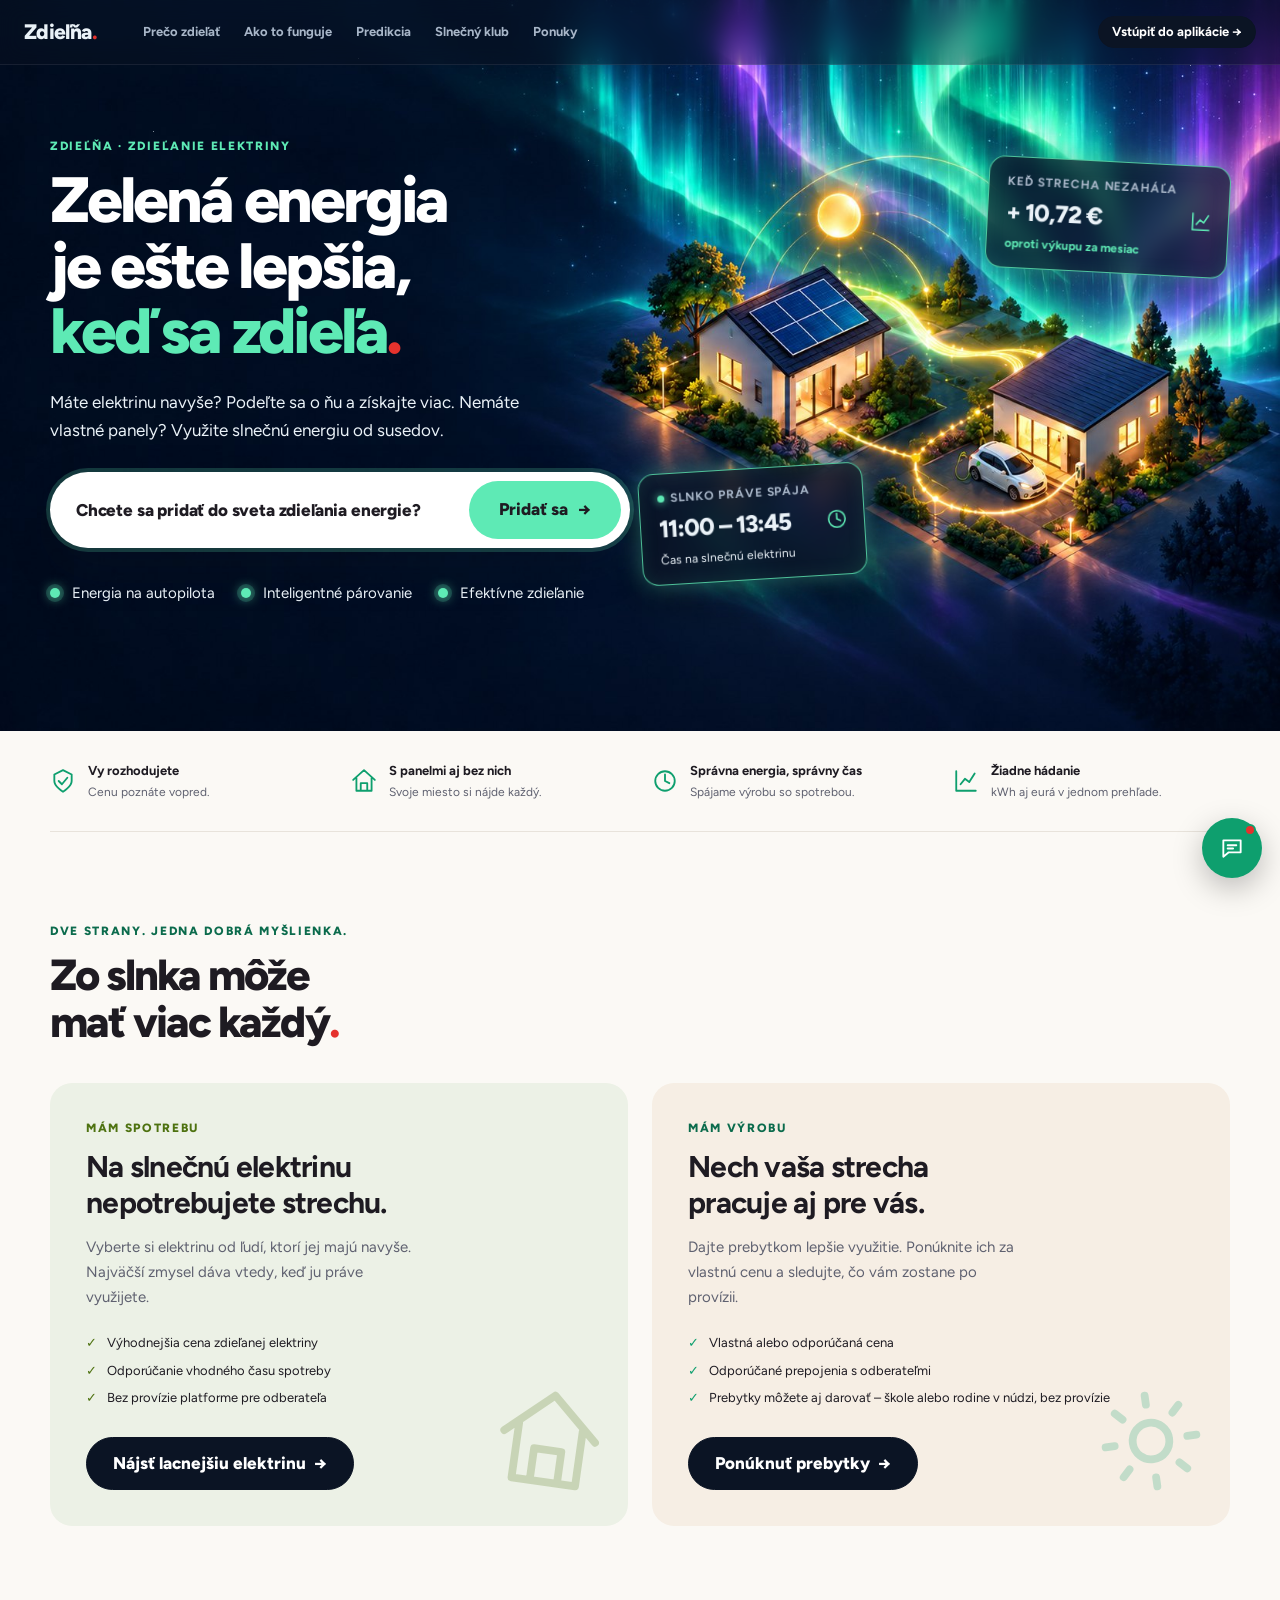
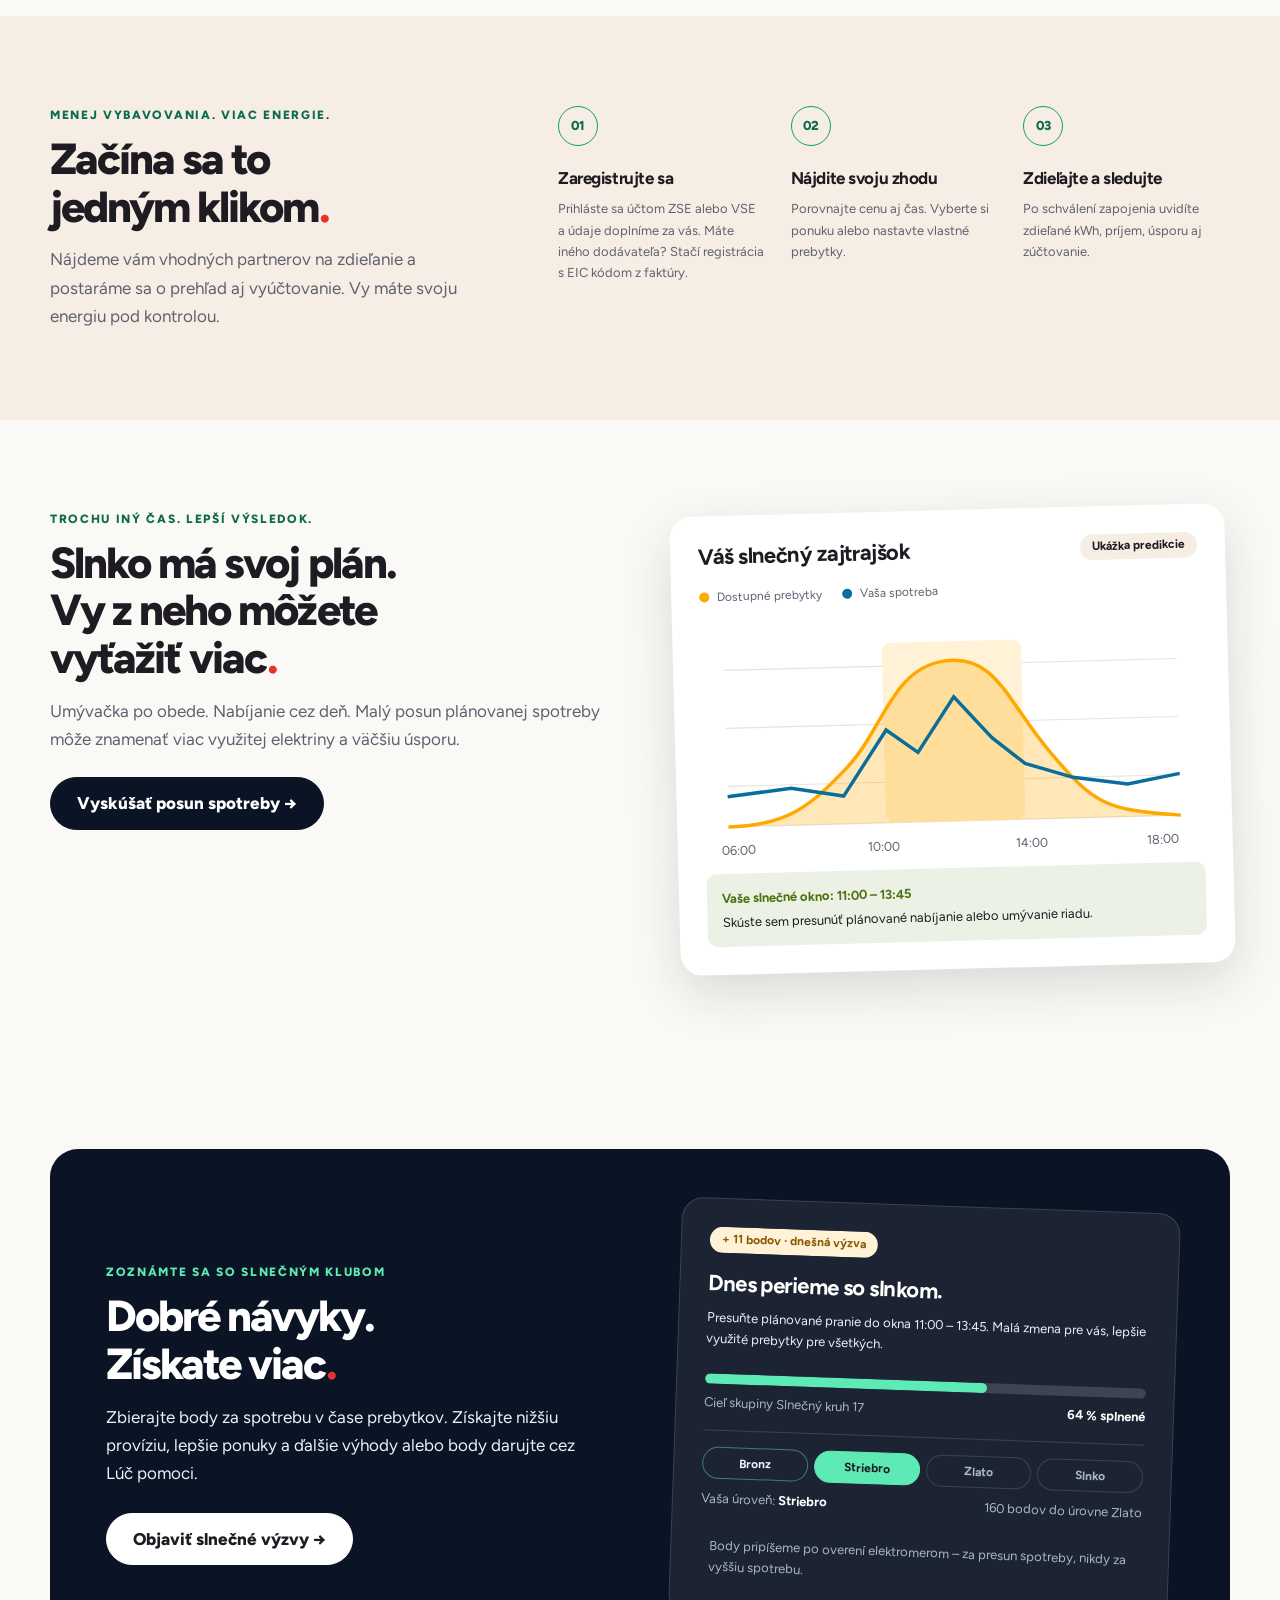
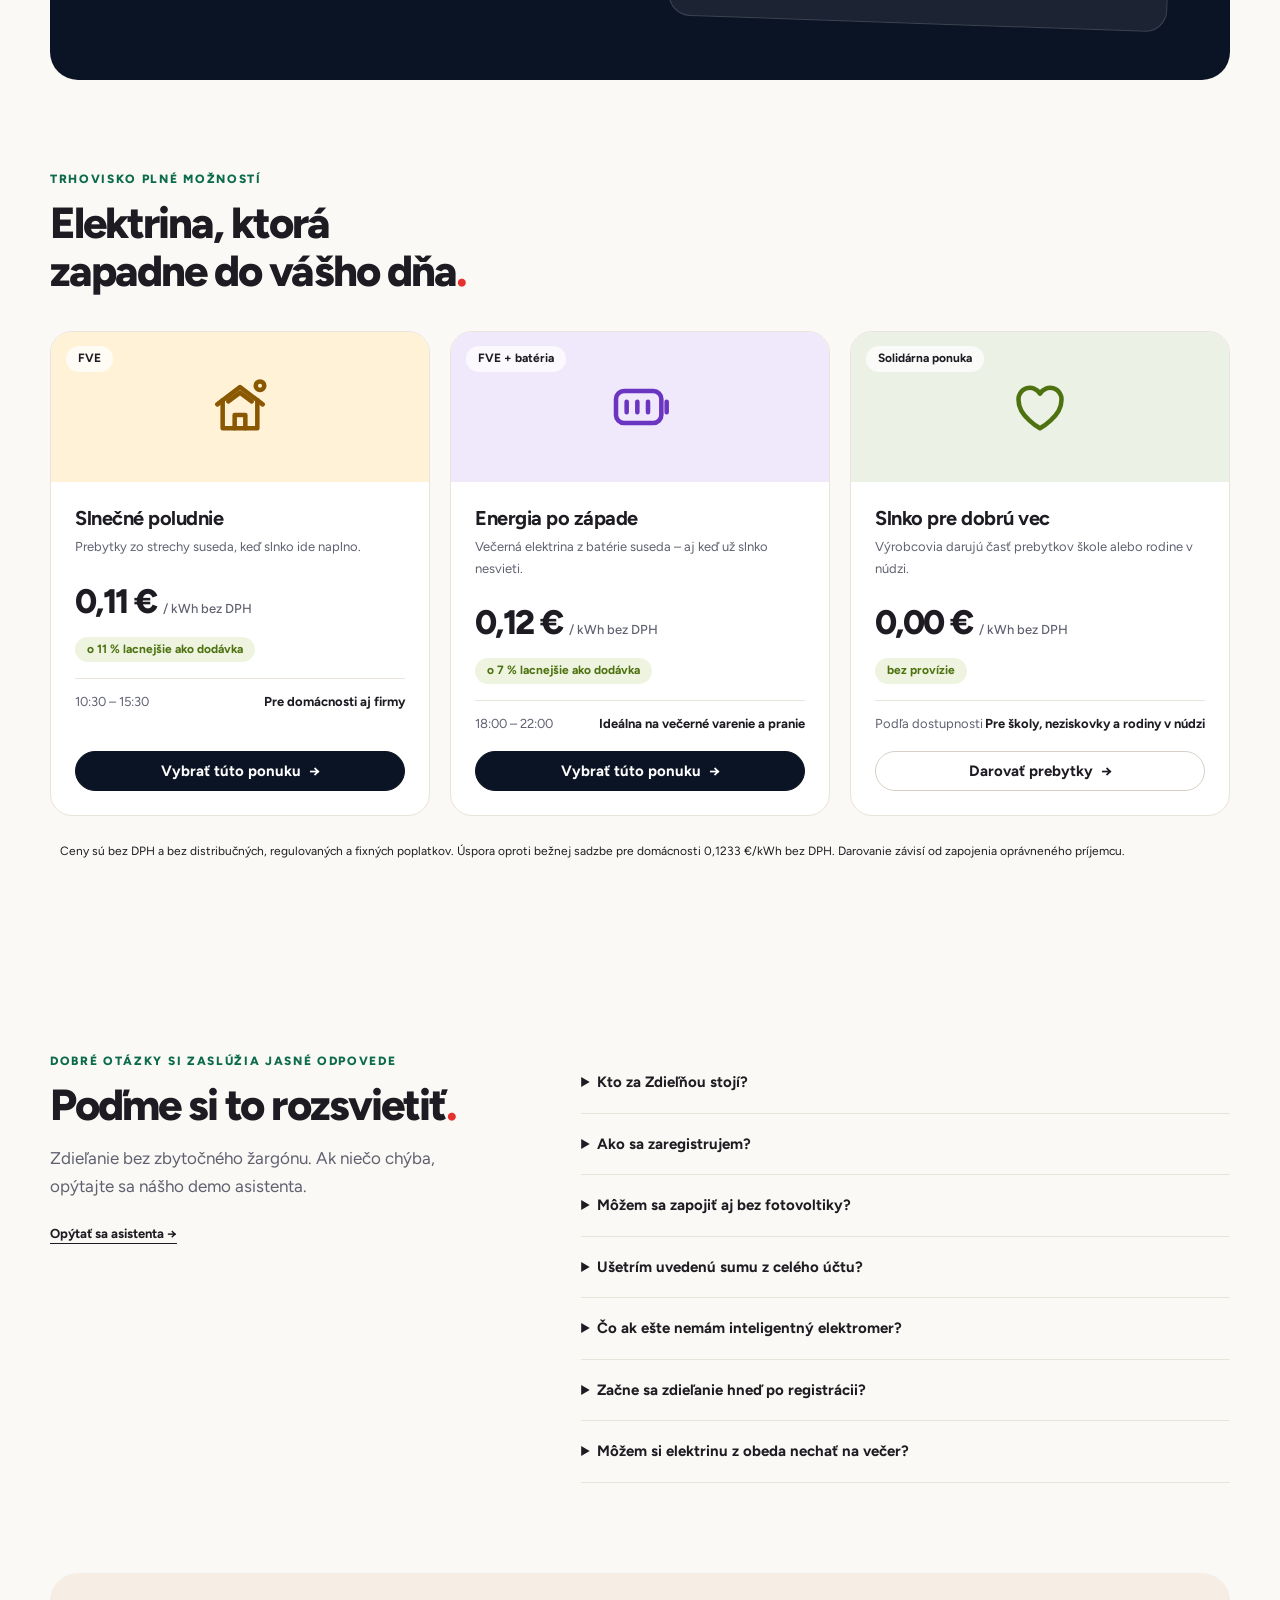
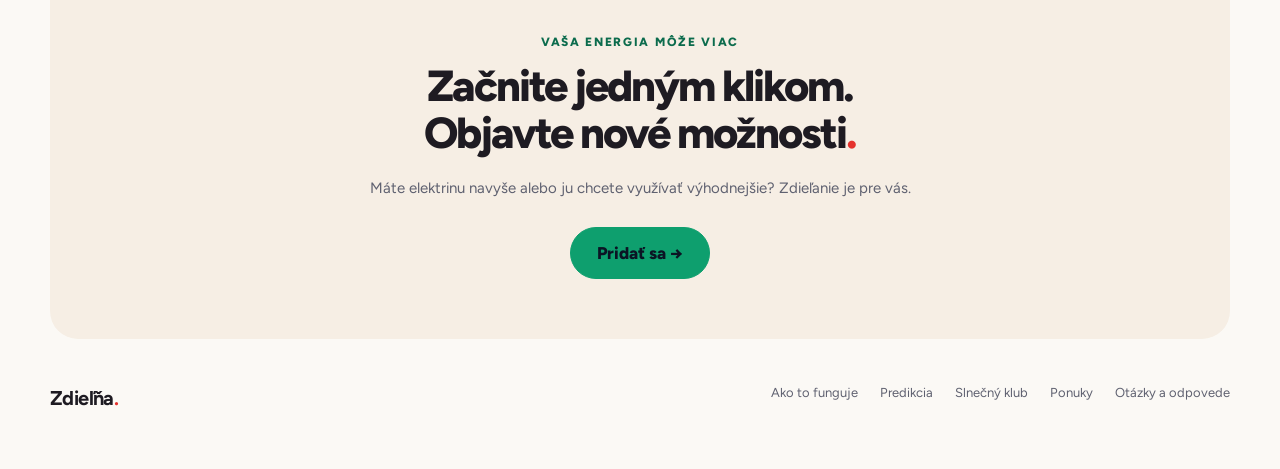
==== commit 7745d859: "add" ====
--- a/index.html
+++ b/index.html
@@ -35,8 +35,10 @@
 <script src="js/engine.js"></script>
 <script src="js/ui.js"></script>
 <script src="js/views-app.js"></script>
+<script src="js/demo-august.js"></script>
 <script src="js/demo-customers.js"></script>
 <script src="js/demo-benefits.js"></script>
+<script src="js/demo-groups.js"></script>
 <script src="js/views-public.js"></script>
 <script src="js/views-map.js"></script>
 <script src="js/views-ideas.js"></script>
--- a/css/app.css
+++ b/css/app.css
@@ -922,3 +922,74 @@
 .esg-p.ok{color:var(--ink)}.esg-p.ok b{background:var(--green);border-color:var(--green);color:var(--card)}
 .esg-cta{display:grid;gap:6px;margin-top:6px;padding:12px;border-radius:var(--r);background:var(--tint-green)}
 .esg-cta .btn{justify-self:start}
+/* Solidárne slnko – príjemcovia a pomer */
+.don-head{display:flex;justify-content:space-between;align-items:baseline;gap:12px;margin-top:14px}
+.don-warn{color:var(--orange);font-weight:700}
+.don-list{display:grid;gap:8px;margin-top:8px}
+.don-r{display:grid;grid-template-columns:auto minmax(0,1fr) 96px 80px auto;gap:12px;align-items:center;padding:10px 12px;border:1px solid var(--line);border-radius:var(--r)}
+.don-ic{font-size:22px}
+.don-t{display:grid;gap:2px}
+.don-w{display:flex;align-items:center;gap:4px}.don-w input{width:64px;text-align:right}.don-w em{font-style:normal;color:var(--mut)}
+.don-k{font-size:var(--fs-sm);font-weight:700;text-align:right}
+.don-add select{min-width:260px}
+@media(max-width:620px){.don-r{grid-template-columns:auto minmax(0,1fr) auto}.don-w,.don-k{grid-column:2}}
+.help-steps{margin:10px 0 0;padding-left:20px;display:grid;gap:8px}
+/* Dobrý sused: Lúč pomoci + odporúčanie */
+.dn-grid{align-items:start}
+.ref-link{display:flex;gap:8px;margin-top:12px}.ref-link .inp{flex:1;min-width:0;border-radius:var(--r-pill);padding:10px 14px;border:1px solid var(--line-2);background:var(--bg);font:inherit;font-size:var(--fs-sm)}
+.ref-qr{display:grid;grid-template-columns:150px 1fr;gap:16px;align-items:center;margin-top:16px;padding:14px;border:1px solid var(--line);border-radius:var(--r)}
+.ref-qr-img svg{display:block;width:150px;height:150px;border-radius:8px}
+.ref-qr-ph{width:150px;height:150px;border:1.5px dashed var(--line-2);border-radius:8px;display:grid;place-items:center;align-content:center;gap:6px;text-align:center;padding:10px}
+.ref-qr-ph .icon{width:28px;height:28px;color:var(--mut)}
+.ref-stats{display:grid;grid-template-columns:repeat(3,1fr);gap:10px;margin:16px 0 8px}
+.ref-stats>div{display:grid;gap:2px;padding:10px 12px;border-radius:var(--r);background:var(--bg)}.ref-stats b{font-size:var(--fs-h3)}
+@media(max-width:560px){.ref-qr{grid-template-columns:1fr}.ref-link{flex-wrap:wrap}}
+/* Lúč pomoci v polovičnej karte Dobrého suseda */
+.sol-h{display:flex;align-items:center;gap:8px}.sol-h .icon{width:20px;height:20px;color:var(--brand)}
+.sol-for{margin:2px 0 0}
+.dn-grid #sol-card .fields{grid-template-columns:1fr}
+.dn-grid .don-r{grid-template-columns:auto minmax(0,1fr) auto;row-gap:8px}
+.dn-grid .don-r .don-t{grid-column:2/4}
+.dn-grid .don-r .don-w{grid-column:2}
+.dn-grid .don-r .don-k{grid-column:3;grid-row:2;text-align:right}
+.dn-grid .don-r>.btn{grid-column:3;grid-row:1;align-self:start}
+.dn-grid .don-r .don-t{grid-column:2}
+.dn-grid .don-add select{min-width:0;width:100%}
+.dn-grid #sol-card .row{flex-wrap:wrap}
+/* výber príjemcov zaškrtnutím */
+.dn-grid .don-r.don-pick,.don-r.don-pick{grid-template-columns:auto auto minmax(0,1fr);cursor:pointer}
+.don-pick input{width:20px;height:20px;accent-color:var(--brand);flex:none}
+.dn-grid .don-pick .don-t{grid-column:3}
+.don-pick.on{border-color:var(--brand);background:var(--brand-t)}
+.don-pick.dis{opacity:.5;cursor:default}
+.dn-grid{align-items:stretch}.dn-grid>.card{display:flex;flex-direction:column}.dn-grid>.card>p:last-child{margin-top:auto}
+/* ---------- Výzvy ---------- */
+.ch-tl{position:relative;display:flex;align-items:flex-end;gap:3px;height:46px;margin-top:16px;max-width:560px}
+.ch-tl i{flex:1;background:color-mix(in srgb,var(--on-dark) 22%,transparent);border-radius:3px 3px 0 0}
+.ch-tl i.w{background:var(--accent-dark)}
+.ch-now{position:absolute;top:-4px;bottom:0;width:2px;background:var(--sig)}
+.ch-now:before{content:'';position:absolute;top:-4px;left:-3px;width:8px;height:8px;border-radius:50%;background:var(--sig)}
+.ch-tl-l{display:flex;justify-content:space-between;max-width:560px;margin-top:4px;font-size:var(--fs-xs);color:var(--on-dark-mut)}
+.ch-tl-l span:nth-child(2){color:var(--on-dark);font-weight:700}
+.ch-top{align-items:stretch}
+.ch-best{display:grid;gap:12px;border:2px solid var(--brand)}
+.ch-best-h{display:flex;gap:14px;align-items:center}.ch-best-h h3{margin:0;font-size:var(--fs-h3)}.ch-best-h p{margin:2px 0 0}
+.ch-best .svc-ic{width:48px;height:48px}.ch-best .svc-ic .icon{width:24px;height:24px}
+.ch-gain{display:flex;flex-wrap:wrap;align-items:baseline;gap:12px}
+.ch-iw{font-size:var(--fs-h2);font-weight:800;letter-spacing:-.02em;color:var(--brand-ink)}
+.ch-act{gap:10px;flex-wrap:wrap}
+.ch-time select{min-height:40px;border-radius:var(--r-pill);padding:6px 12px;border:1px solid var(--line-2);background:var(--card);font:inherit;font-size:var(--fs-sm)}
+.ch-time.sm select{min-height:34px;padding:4px 10px}
+.ch-prog{display:grid;gap:10px;align-content:start}
+.ch-pr{display:flex;align-items:center;justify-content:space-between;gap:10px}
+.ch-dots{display:flex;gap:6px}.ch-dots i{width:12px;height:12px;border-radius:50%;background:var(--line-2)}.ch-dots i.on{background:var(--yellow)}
+.ch-h{margin:4px 0 0;font-size:var(--fs-h3)}
+.ch-list{display:grid;gap:8px}
+.ch-row{display:grid;grid-template-columns:auto minmax(0,1fr) auto;gap:12px;align-items:center;padding:12px 16px;background:var(--card);border:1px solid var(--line);border-radius:var(--r)}
+.ch-row-t{display:grid;gap:2px}
+.ch-row-a{display:flex;align-items:center;gap:8px;flex-wrap:wrap;justify-content:flex-end}
+.ch-done .ch-row{background:var(--green-t);border-color:transparent}
+.ch-lock{opacity:.7;border-style:dashed}
+.ch-rules{text-align:center}
+@media(max-width:700px){.ch-row{grid-template-columns:auto minmax(0,1fr)}.ch-row-a{grid-column:1/-1;justify-content:flex-start}}
+.ch-h{margin-top:12px}
--- a/css/landing.css
+++ b/css/landing.css
@@ -534,3 +534,10 @@
 .db-option dl{display:grid;gap:10px;margin:16px 0 0}.db-option dl>div{display:flex;justify-content:space-between;gap:14px}.db-option dt{font-size:.85em;color:#596775}.db-option dd{margin:0;font-weight:700;text-align:right}.db-total{display:block;font-size:1.9em;margin-top:14px}.db-total small{font-size:.45em;font-weight:400}
 .db-existing{display:grid;gap:6px;padding:14px;border-radius:12px;background:#f0faf5}.db-months{margin:16px 0}.db-months summary{font-weight:700;cursor:pointer}.db-table{overflow-x:auto}.db-table table{width:100%;border-collapse:collapse}.db-table th,.db-table td{padding:10px;border-bottom:1px solid #e5dfd7;text-align:right}.db-table th:first-child{text-align:left}
 @media(max-width:650px){.db-facts{grid-template-columns:1fr 1fr}.db-options{grid-template-columns:1fr}.db-option dl>div{flex-wrap:wrap}.db-summary .row.between{align-items:flex-start}.db-total{font-size:1.6em}}
+
+.db-option.selected{border:2px solid #079d76;background:#f0faf5}.db-choice{display:flex;align-items:center;gap:10px;cursor:pointer}.db-choice input{accent-color:#079d76;width:18px;height:18px}.db-selected-summary{padding:18px;border-radius:16px;background:#e6f6ee;margin-top:16px}
+.da-metered{display:grid;grid-template-columns:repeat(2,minmax(0,1fr));gap:16px;margin-top:18px;padding-top:14px;border-top:1px solid #e5dfd7}.da-metered>div{display:grid;gap:4px}.da-detail{margin-top:12px}.da-detail summary{cursor:pointer;font-weight:600;font-size:.85em}.da-detail>div{margin-top:12px}@media(max-width:650px){.da-metered{grid-template-columns:1fr}}
+
+.pend-place-status{display:grid;gap:6px;justify-items:end}.reg-next details{padding:14px 0;border-bottom:1px solid #e5dfd7}.reg-next summary{font-weight:600;cursor:pointer}.reg-next p{margin:10px 0 0;line-height:1.6}.pend-om .wz-om-head{min-width:0}
+
+.dg-metrics{display:grid;grid-template-columns:repeat(3,minmax(0,1fr));gap:18px;margin:20px 0}.dg-metrics>div{display:grid;gap:5px}.dg-place-group{display:flex;align-items:center;gap:7px;flex-wrap:wrap;margin-top:16px;padding-top:12px;border-top:1px solid #e5dfd7}.dg-place-group .icon{width:16px;height:16px}@media(max-width:650px){.dg-metrics{grid-template-columns:1fr 1fr}}
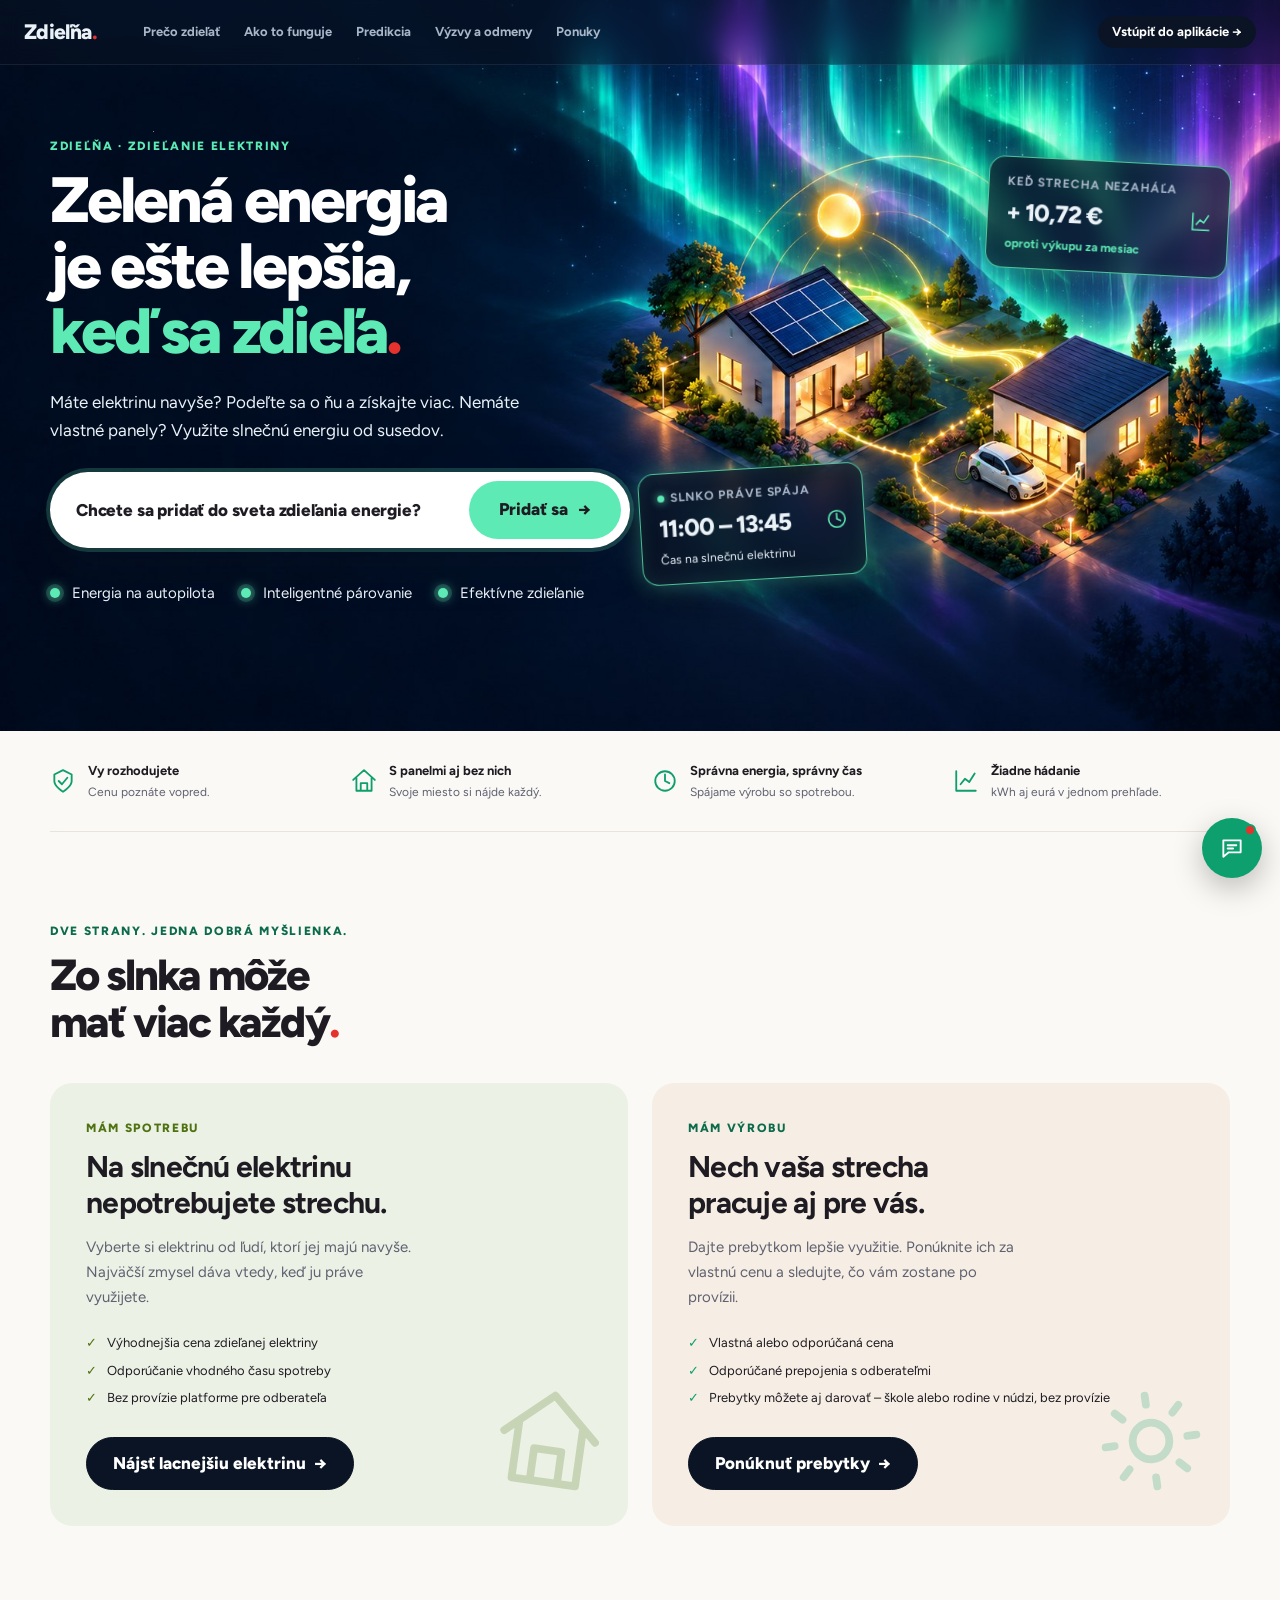
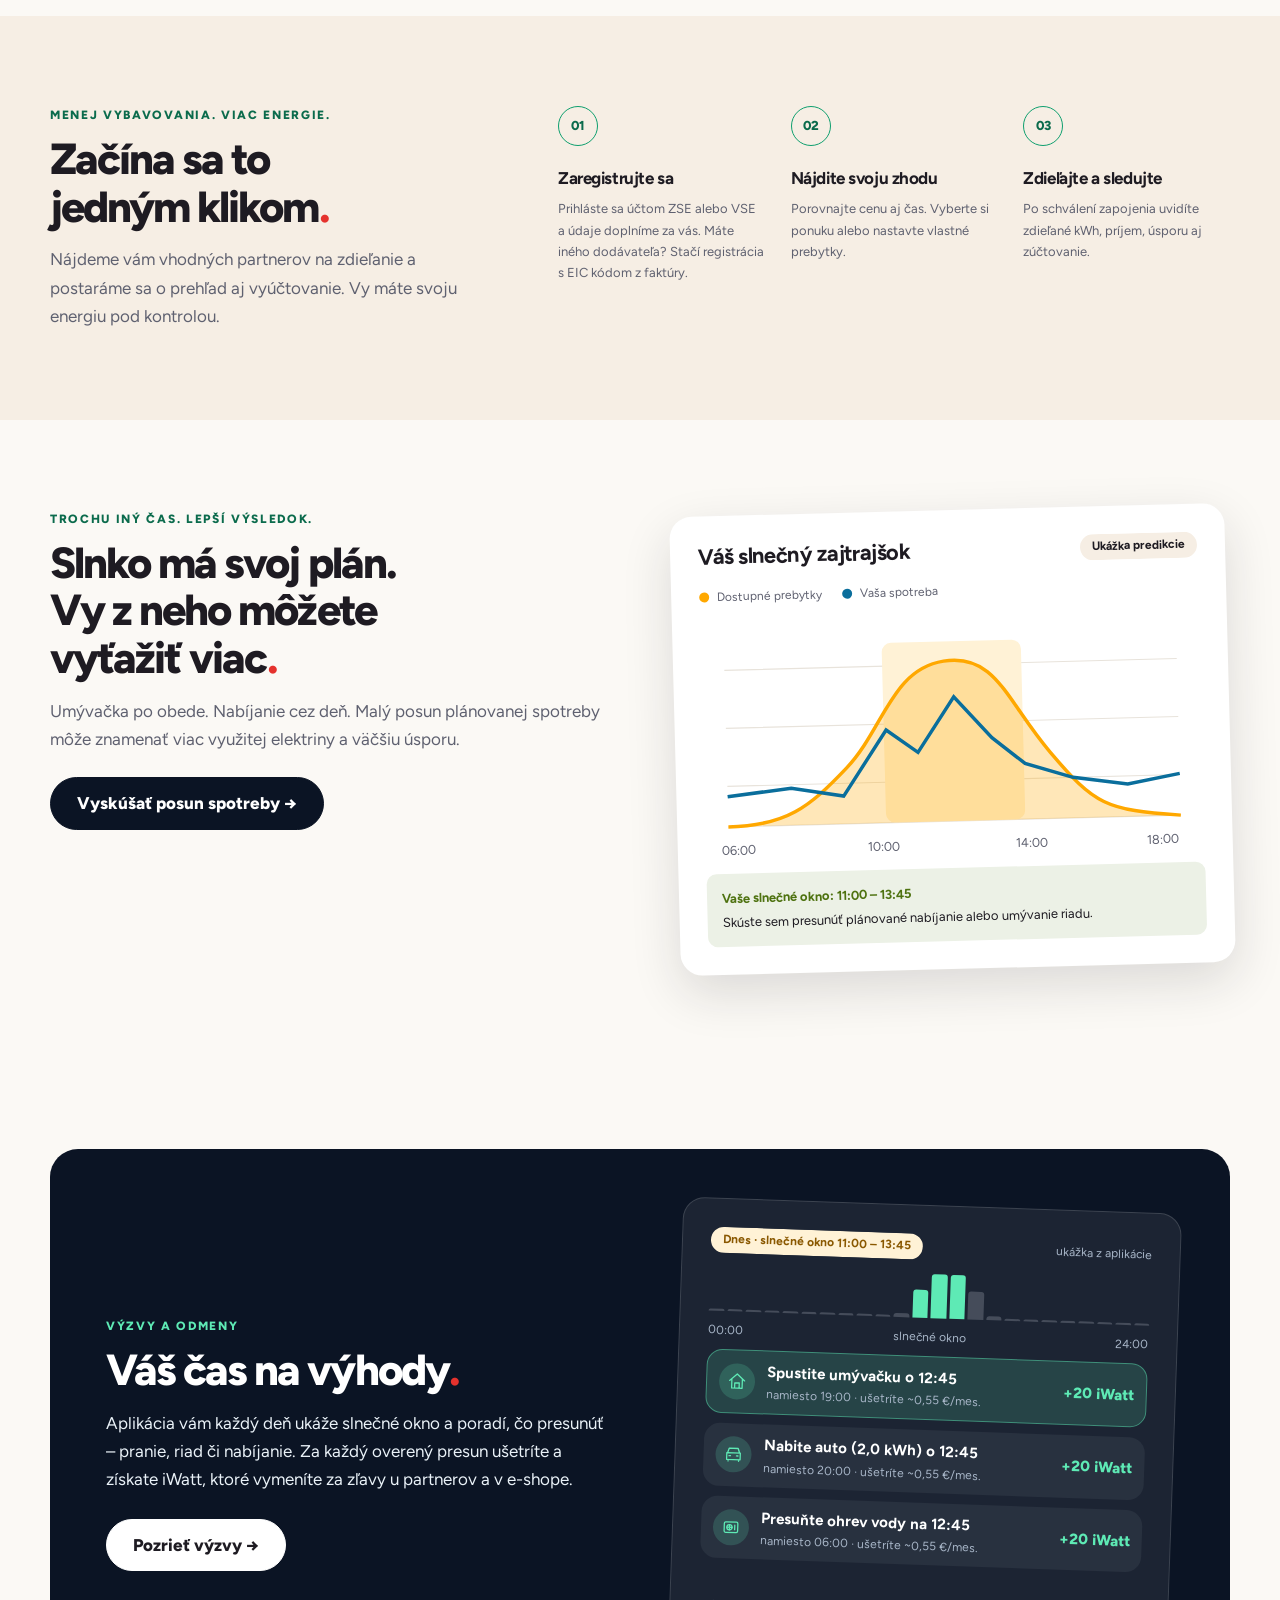
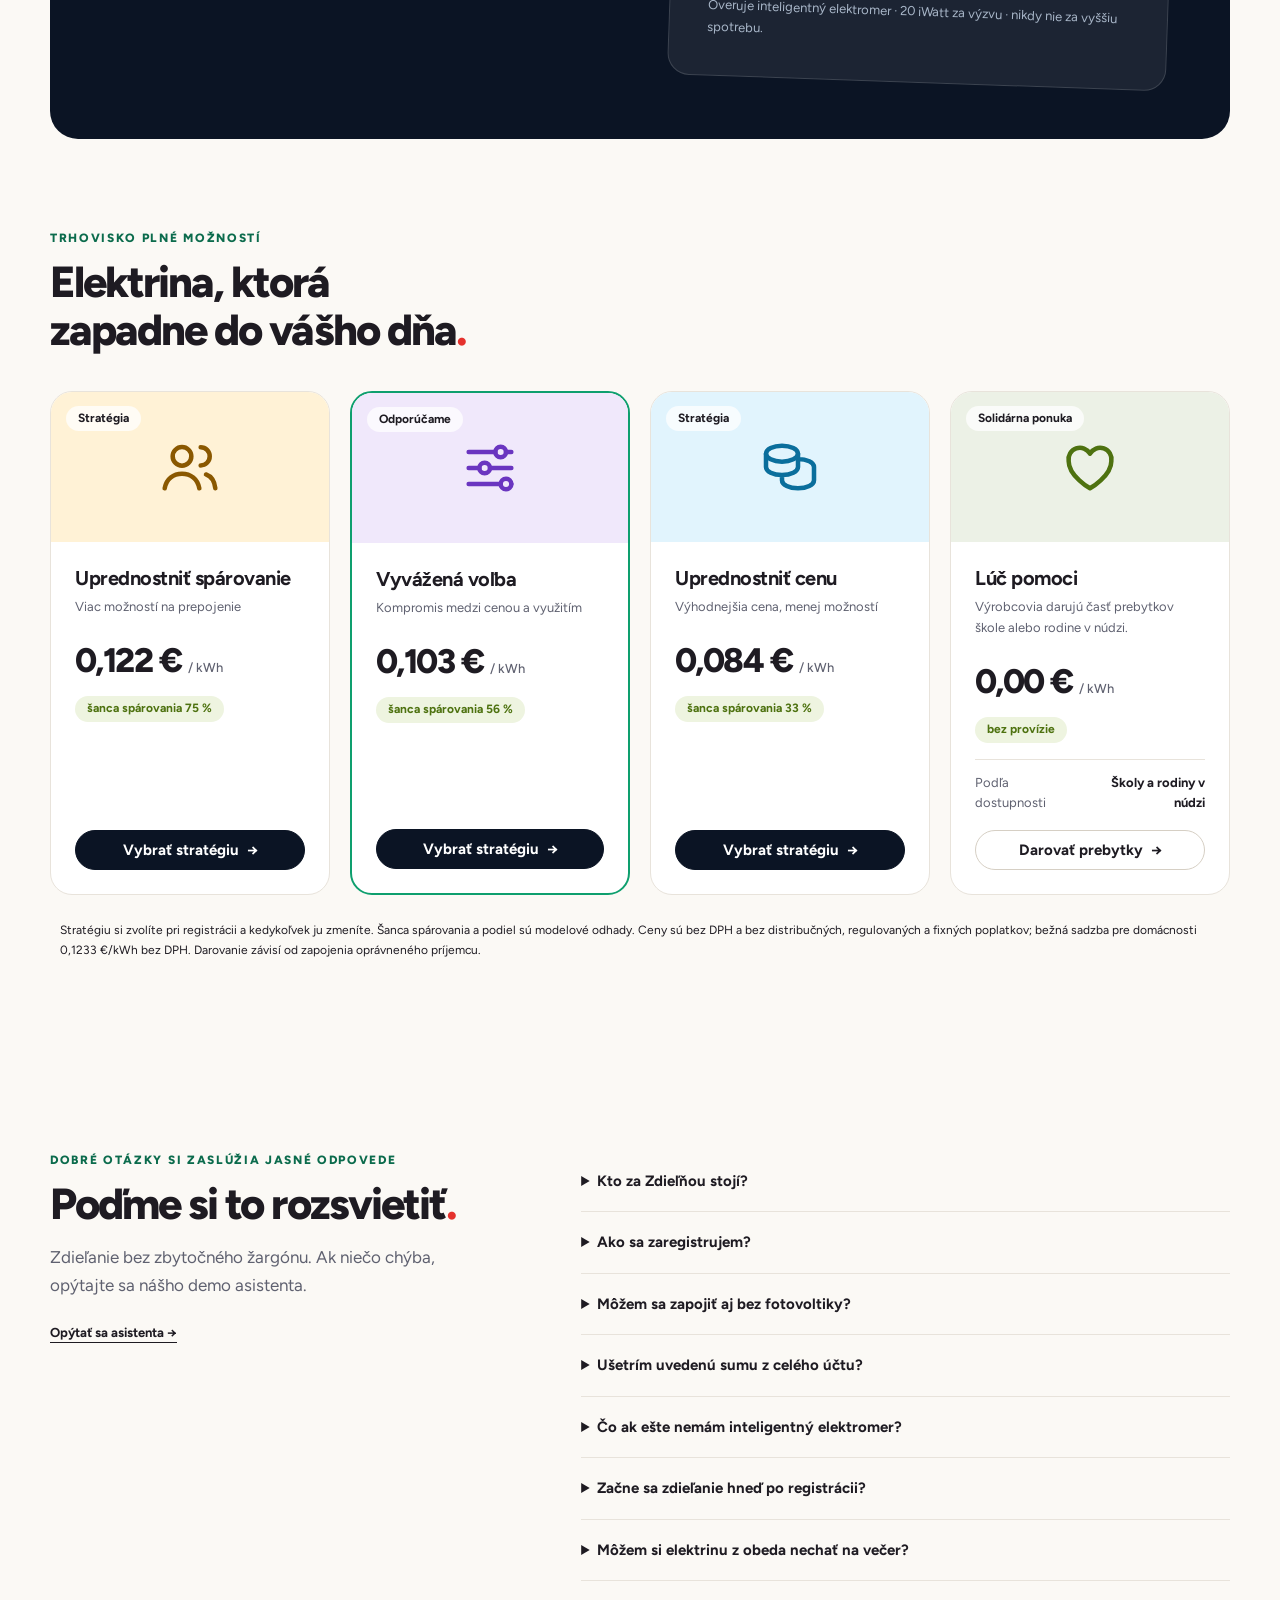
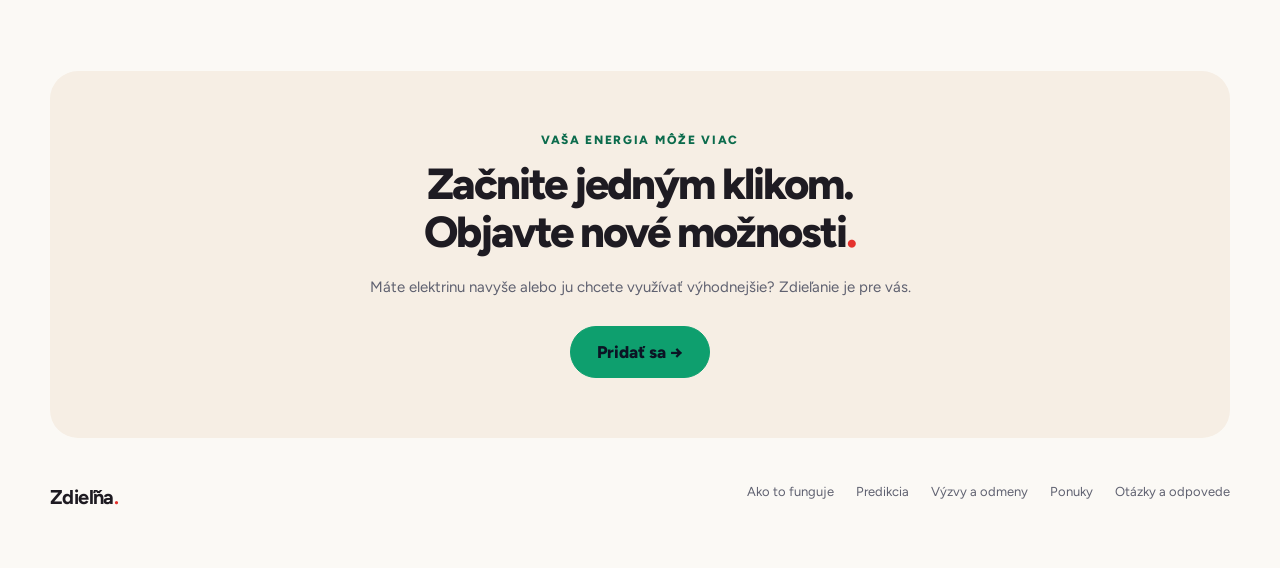
==== commit 154fa39c: "add profile" ====
--- a/index.html
+++ b/index.html
@@ -39,12 +39,14 @@
 <script src="js/demo-customers.js"></script>
 <script src="js/demo-benefits.js"></script>
 <script src="js/demo-groups.js"></script>
+<script src="js/demo-profile.js"></script>
 <script src="js/views-public.js"></script>
 <script src="js/views-map.js"></script>
 <script src="js/views-ideas.js"></script>
 <script src="js/badges.js"></script>
 <script src="js/notify.js"></script>
 <script src="js/chat.js"></script>
+<script src="js/game-data.js"></script>
 <script src="js/iwatt.js"></script>
 <script src="js/main.js"></script>
 </body>
--- a/css/app.css
+++ b/css/app.css
@@ -972,6 +972,14 @@
 .ch-tl-l{display:flex;justify-content:space-between;max-width:560px;margin-top:4px;font-size:var(--fs-xs);color:var(--on-dark-mut)}
 .ch-tl-l span:nth-child(2){color:var(--on-dark);font-weight:700}
 .ch-top{align-items:stretch}
+.ch-day{display:flex;align-items:center;gap:28px;padding:16px 22px}
+.ch-day-tl{flex:1;min-width:0}
+.ch-day .ch-tl{margin-top:4px;max-width:none}
+.ch-day .ch-tl i{background:var(--line)}
+.ch-day .ch-tl i.w{background:var(--brand)}
+.ch-day .ch-tl-l{max-width:none;color:var(--mut)}
+.ch-day .ch-tl-l span:nth-child(2){color:var(--ink)}
+@media (max-width:820px){.ch-day{flex-direction:column;align-items:stretch;gap:14px}}
 .ch-best{display:grid;gap:12px;border:2px solid var(--brand)}
 .ch-best-h{display:flex;gap:14px;align-items:center}.ch-best-h h3{margin:0;font-size:var(--fs-h3)}.ch-best-h p{margin:2px 0 0}
 .ch-best .svc-ic{width:48px;height:48px}.ch-best .svc-ic .icon{width:24px;height:24px}
@@ -993,3 +1001,68 @@
 .ch-rules{text-align:center}
 @media(max-width:700px){.ch-row{grid-template-columns:auto minmax(0,1fr)}.ch-row-a{grid-column:1/-1;justify-content:flex-start}}
 .ch-h{margin-top:12px}
+/* hra Slnečný deň v okne */
+.iw-game{width:min(1140px,100%);height:min(92vh,820px);display:flex;flex-direction:column}
+.iw-game iframe{flex:1;width:100%;border:0;background:var(--bg)}
+/* Výzva dňa na Domove a sekcia Zarábajte v Odmenách */
+.ch-home{display:flex;align-items:center;gap:16px;border-left:5px solid var(--yellow)}
+.ch-home-b{flex:1;display:grid;gap:2px}.ch-home-b .kicker{margin:0}
+.ch-home-t{font-size:var(--fs-h3)}
+.ch-home-a{display:flex;align-items:center;gap:12px;flex-wrap:wrap}
+.earn-grid{display:grid;grid-template-columns:minmax(0,2fr) minmax(0,1fr) minmax(0,1fr);gap:14px}
+.earn-c{display:flex;flex-direction:column;align-items:flex-start;gap:8px}
+.earn-c .btn,.earn-c>.link{margin-top:auto}
+.earn-main{border:2px solid var(--brand)}
+.ch-mini{display:flex;justify-content:space-between;align-items:center;gap:12px;width:100%;padding:8px 0;border-top:1px solid var(--line)}
+.ch-mini>div{display:grid;gap:2px}
+.ch-back{margin-right:8px}
+.hero .ch-back{background:transparent;color:var(--on-dark);border-color:var(--line-dark)}
+@media(max-width:900px){.earn-grid{grid-template-columns:1fr}.ch-home{flex-direction:column;align-items:flex-start}}
+.earn-grid{grid-template-columns:repeat(3,minmax(0,1fr))}.earn-h{display:flex;justify-content:space-between;align-items:center;width:100%}.earn-c b{font-size:var(--fs-h3)}
+@media(max-width:900px){.earn-grid{grid-template-columns:1fr}}
+.earn-grid>.card{margin-top:0}.earn-grid{align-items:stretch}
+/* odznaky v Odmenách */
+.bdg-strip{display:grid;grid-template-columns:repeat(8,minmax(0,1fr));gap:12px}
+.bdg-st{border:0;background:none;padding:6px 4px;display:grid;justify-items:center;gap:8px;cursor:pointer;border-radius:var(--r)}
+.bdg-st:hover{background:var(--bg)}
+.bdg-st svg{width:100%;max-width:96px;height:auto;filter:drop-shadow(0 6px 8px rgba(30,27,34,.25))}
+.bdg-st span{font-size:var(--fs-xs);font-weight:700;text-align:center;line-height:1.3}
+.bdg-st.off svg{filter:grayscale(1) opacity(.35)}.bdg-st.off span{color:var(--mut);font-weight:600}
+.bdg-strip-f{display:flex;justify-content:space-between;align-items:center;margin-top:12px;padding-top:12px;border-top:1px solid var(--line)}
+@media(max-width:900px){.bdg-strip{grid-template-columns:repeat(4,minmax(0,1fr))}}
+/* tooltip pri odznakoch */
+.bdg-st{position:relative}
+.bdg-st[data-tip]:hover:after,.bdg-st[data-tip]:focus-visible:after{content:attr(data-tip);position:absolute;bottom:calc(100% + 6px);left:50%;transform:translateX(-50%);width:max-content;max-width:220px;padding:8px 10px;border-radius:var(--r-sm);background:var(--surface-dark);color:var(--on-dark);font-size:var(--fs-xs);font-weight:600;line-height:1.35;text-align:center;z-index:5;pointer-events:none;box-shadow:0 6px 16px rgba(0,0,0,.2)}
+/* ---------- stránka Odznaky ---------- */
+.bdg-head{display:grid;grid-template-columns:minmax(0,1fr) 220px;gap:24px;align-items:center}
+.bdg-head h1{margin:6px 0 8px}.bdg-head .lead{margin:0}
+.bdg-head .ch-back{margin-bottom:12px}
+.bdg-head-p{display:grid;gap:4px;padding:16px 18px;border-radius:var(--r-lg);background:var(--night-glass);color:var(--on-dark)}
+.bdg-head-p b{font-size:32px;letter-spacing:-.03em}.bdg-head-p span{color:var(--on-dark-mut);font-size:var(--fs-sm)}
+.bdg-head-p .bar{margin-top:6px;background:rgba(255,255,255,.15);border-color:transparent}.bdg-head-p .bar>i{background:var(--accent-dark)}
+.bdg-q{display:inline-grid;place-items:center;width:20px;height:20px;border-radius:50%;border:1px solid var(--line-dark);font-size:12px;font-weight:800;cursor:help;position:relative;margin-left:4px}
+.bdg-q:hover:after,.bdg-q:focus:after{content:attr(data-tip);position:absolute;top:calc(100% + 8px);left:50%;transform:translateX(-50%);width:260px;padding:10px 12px;border-radius:var(--r-sm);background:var(--card);color:var(--ink);font-size:var(--fs-xs);font-weight:600;line-height:1.4;z-index:5;box-shadow:0 8px 20px rgba(0,0,0,.25)}
+.bdg-last{display:flex;align-items:center;gap:18px;padding:14px 20px}
+.bdg-last-i{border:0;background:none;padding:0;width:72px;flex:none;cursor:pointer}.bdg-last-i svg{width:100%;height:auto;filter:drop-shadow(0 6px 10px rgba(0,0,0,.25))}
+.bdg-last-t{flex:1;display:grid;gap:2px}.bdg-last-t .kicker{margin:0}.bdg-last-t b{font-size:var(--fs-h3)}
+.bdg-last-a{display:flex;gap:6px;align-items:center}
+.bdg-h{margin:8px 0 0;font-size:var(--fs-h3)}
+.bdg-near{display:grid;grid-template-columns:repeat(3,minmax(0,1fr));gap:14px}
+.bdg-near>.card{margin-top:0}
+.bdg-nc{display:flex;flex-direction:column;gap:10px}
+.bdg-nc-h{display:flex;gap:12px;align-items:center}.bdg-nc-h>div{display:grid;gap:2px}
+.bdg-nc-i{width:52px;flex:none}.bdg-nc-i svg{width:100%;height:auto}
+.bdg-nc p{margin:0}.bdg-nc .link{margin-top:auto;align-self:flex-start}
+.bdg-chips{display:flex;flex-wrap:wrap;gap:8px;margin-bottom:16px}
+.bdg-chips .chip{border:1px solid var(--line-2);background:var(--card);border-radius:var(--r-pill);padding:6px 14px;font:inherit;font-size:var(--fs-sm);font-weight:700;cursor:pointer;color:var(--ink)}
+.bdg-chips .chip span{color:var(--mut);font-weight:600;margin-left:4px}
+.bdg-chips .chip.on{background:var(--surface-dark);border-color:var(--surface-dark);color:var(--on-dark)}.bdg-chips .chip.on span{color:var(--on-dark-mut)}
+@media(max-width:900px){.bdg-head{grid-template-columns:1fr}.bdg-near{grid-template-columns:1fr}.bdg-last{flex-wrap:wrap}}
+/* uvítacie okno – menej obsahu, iWatt a odznak */
+.modal.welcome{max-width:380px;padding:20px 24px 22px}
+.wl-sun{width:120px;margin:4px auto 0}
+.welcome h2{font-size:26px;margin-top:6px}
+.wl-lead{font-size:var(--fs-md);margin:6px 0 14px}
+.wl-row{display:flex;gap:12px;align-items:center;text-align:left;background:var(--card);border:1px solid var(--line);border-radius:var(--r);padding:10px 14px;margin-bottom:16px}
+.wl-row>span:last-child{display:grid;gap:2px}
+.wl-bdg{width:44px;flex:none}.wl-bdg svg{width:100%;height:auto;display:block}
--- a/css/landing.css
+++ b/css/landing.css
@@ -117,11 +117,13 @@
 .lp-level-steps span.cur{background:var(--accent-dark);border-color:var(--accent-dark);color:var(--ink)}
 
 /* ---------- ponuky ---------- */
-.lp-offers{display:grid;grid-template-columns:repeat(3,1fr);gap:20px}
+.lp-offers{display:grid;grid-template-columns:repeat(4,1fr);gap:20px}
 .lp-offer{border:1px solid var(--line);border-radius:var(--r-lg);overflow:hidden;background:var(--card)}
 .lp-offer-art{height:150px;background:var(--yellow-t);position:relative;overflow:hidden;display:grid;place-items:center;color:var(--yellow-ink)}
 .lp-offer:nth-child(2) .lp-offer-art{background:var(--purple-t);color:var(--purple)}
-.lp-offer:nth-child(3) .lp-offer-art{background:var(--tint-green);color:var(--green)}
+.lp-offer:nth-child(3) .lp-offer-art{background:var(--blue-t);color:var(--blue)}
+.lp-offer:nth-child(4) .lp-offer-art{background:var(--tint-green);color:var(--green)}
+.lp-offer:nth-child(2){border:2px solid var(--brand)}
 .lp-offer-art svg{width:150px;height:125px}
 .lp-offer-art .icon{width:64px;height:64px}
 .lp-offer-art .pill{position:absolute;top:14px;left:15px;background:rgba(255,255,255,.75)}
@@ -541,3 +543,22 @@
 .pend-place-status{display:grid;gap:6px;justify-items:end}.reg-next details{padding:14px 0;border-bottom:1px solid #e5dfd7}.reg-next summary{font-weight:600;cursor:pointer}.reg-next p{margin:10px 0 0;line-height:1.6}.pend-om .wz-om-head{min-width:0}
 
 .dg-metrics{display:grid;grid-template-columns:repeat(3,minmax(0,1fr));gap:18px;margin:20px 0}.dg-metrics>div{display:grid;gap:5px}.dg-place-group{display:flex;align-items:center;gap:7px;flex-wrap:wrap;margin-top:16px;padding-top:12px;border-top:1px solid #e5dfd7}.dg-place-group .icon{width:16px;height:16px}@media(max-width:650px){.dg-metrics{grid-template-columns:1fr 1fr}}
+
+.dg-settlement{margin-top:18px;padding:18px;border-radius:14px;background:#f0faf5}.dg-settlement .dg-metrics{margin:14px 0}
+.wz .wz-lead{max-width:none;margin:0 0 18px;font-size:var(--fs-lg);font-weight:600;color:var(--ink)}
+.wz .wz-info{margin-bottom:16px}
+/* úvod – karta výziev zo skutočnej aplikácie */
+.lpc{display:grid;gap:10px}
+.lpc-h{display:flex;justify-content:space-between;align-items:center;gap:10px}.lpc-h .xs{color:var(--on-dark-mut)}
+.lpc-tl{display:flex;align-items:flex-end;gap:3px;height:44px;margin-top:4px}
+.lpc-tl i{flex:1;background:color-mix(in srgb,var(--on-dark) 20%,transparent);border-radius:3px 3px 0 0}.lpc-tl i.w{background:var(--accent-dark)}
+.lpc-tl-l{display:flex;justify-content:space-between;font-size:var(--fs-xs);color:var(--on-dark-mut)}
+.lpc-row{display:grid;grid-template-columns:auto minmax(0,1fr) auto;gap:12px;align-items:center;padding:10px 12px;border-radius:var(--r);background:color-mix(in srgb,var(--on-dark) 6%,transparent)}
+.lpc-row>div{display:grid;gap:2px}.lpc-row .xs{color:var(--on-dark-mut)}
+.lpc-row.best{background:color-mix(in srgb,var(--accent-dark) 16%,transparent);border:1px solid color-mix(in srgb,var(--accent-dark) 45%,transparent)}
+.lpc-iw{font-weight:800;color:var(--accent-dark);white-space:nowrap}
+.lpc .svc-ic{background:color-mix(in srgb,var(--accent-dark) 18%,transparent);color:var(--accent-dark)}
+@media(max-width:1200px) and (min-width:581px){.lp-offers{grid-template-columns:repeat(2,1fr)}}
+.lp-offer-meta{gap:10px}.lp-offer-meta b{text-align:right}
+
+.dp-chart svg{width:100%;height:auto;display:block}.dp-legend{gap:12px;font-size:.8em;flex-wrap:wrap}.dp-legend span{display:flex;align-items:center;gap:5px}.dp-legend i{width:12px;height:4px;display:inline-block}
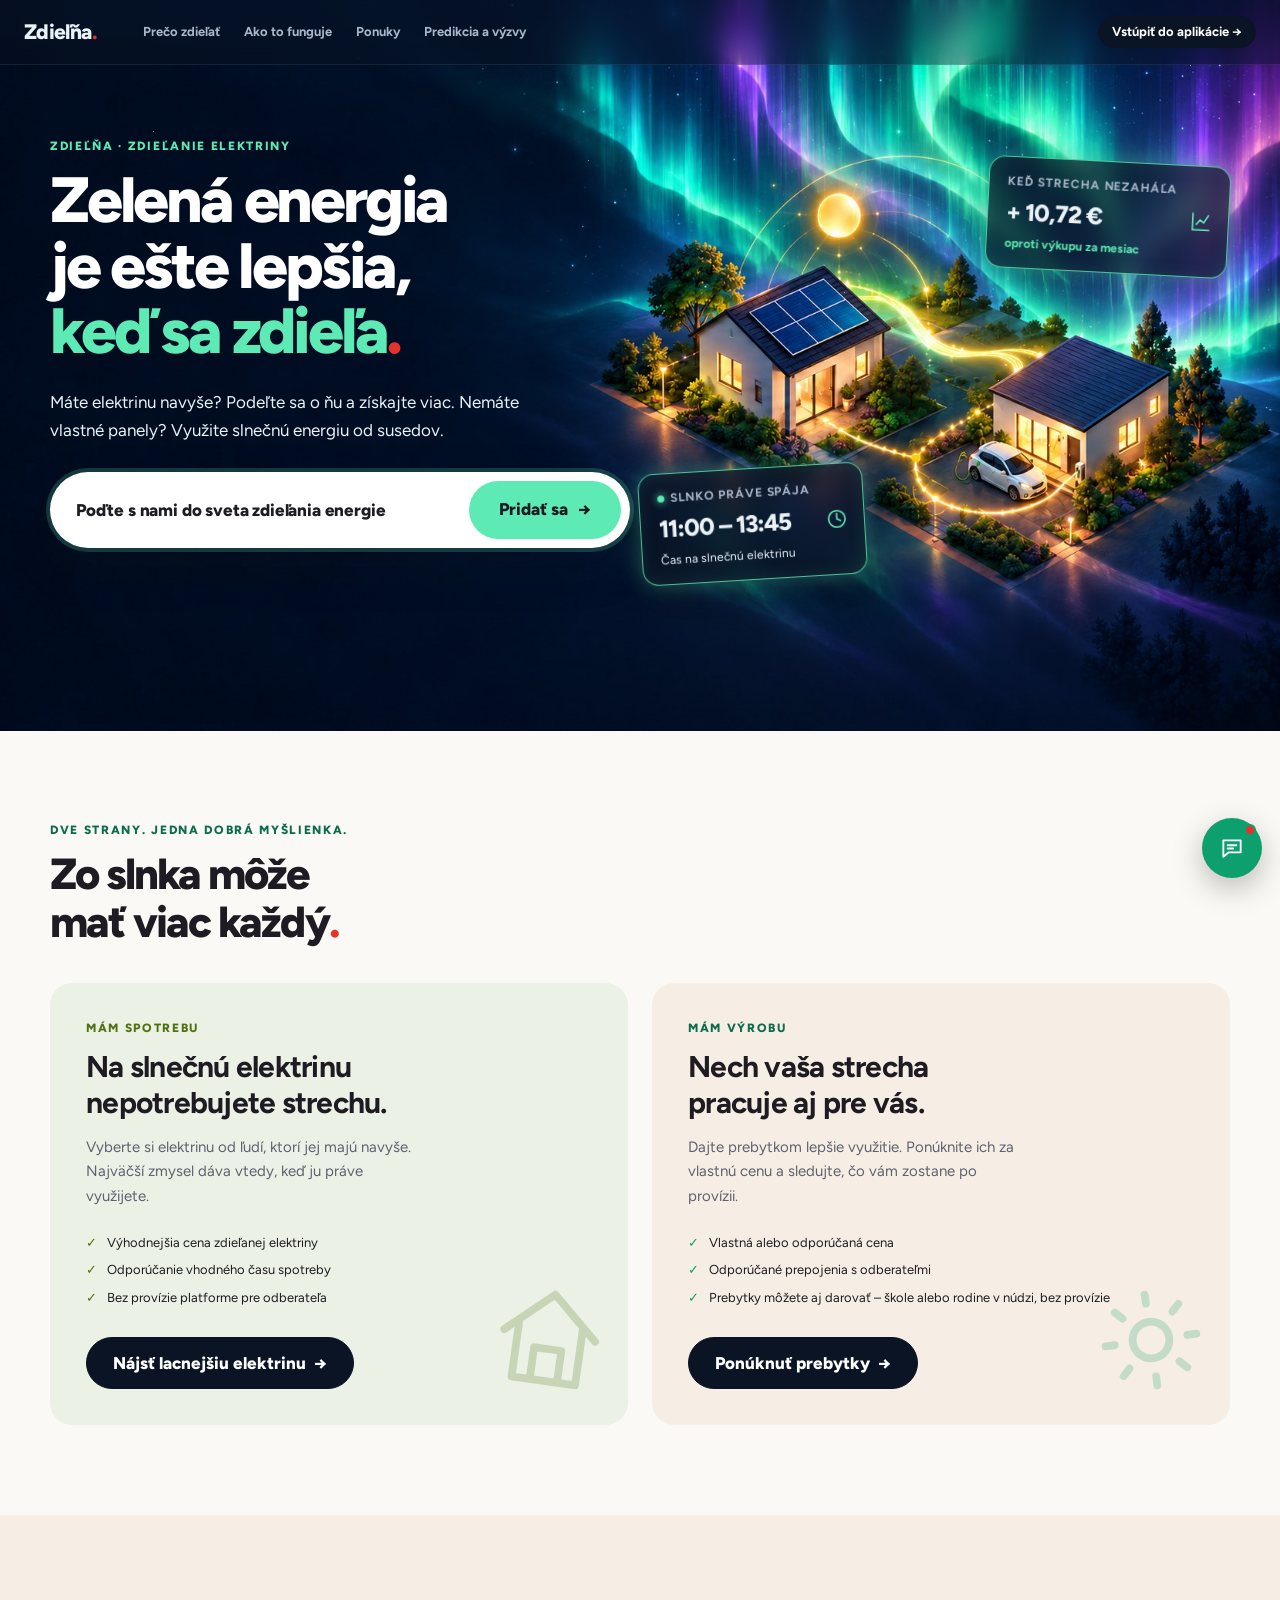
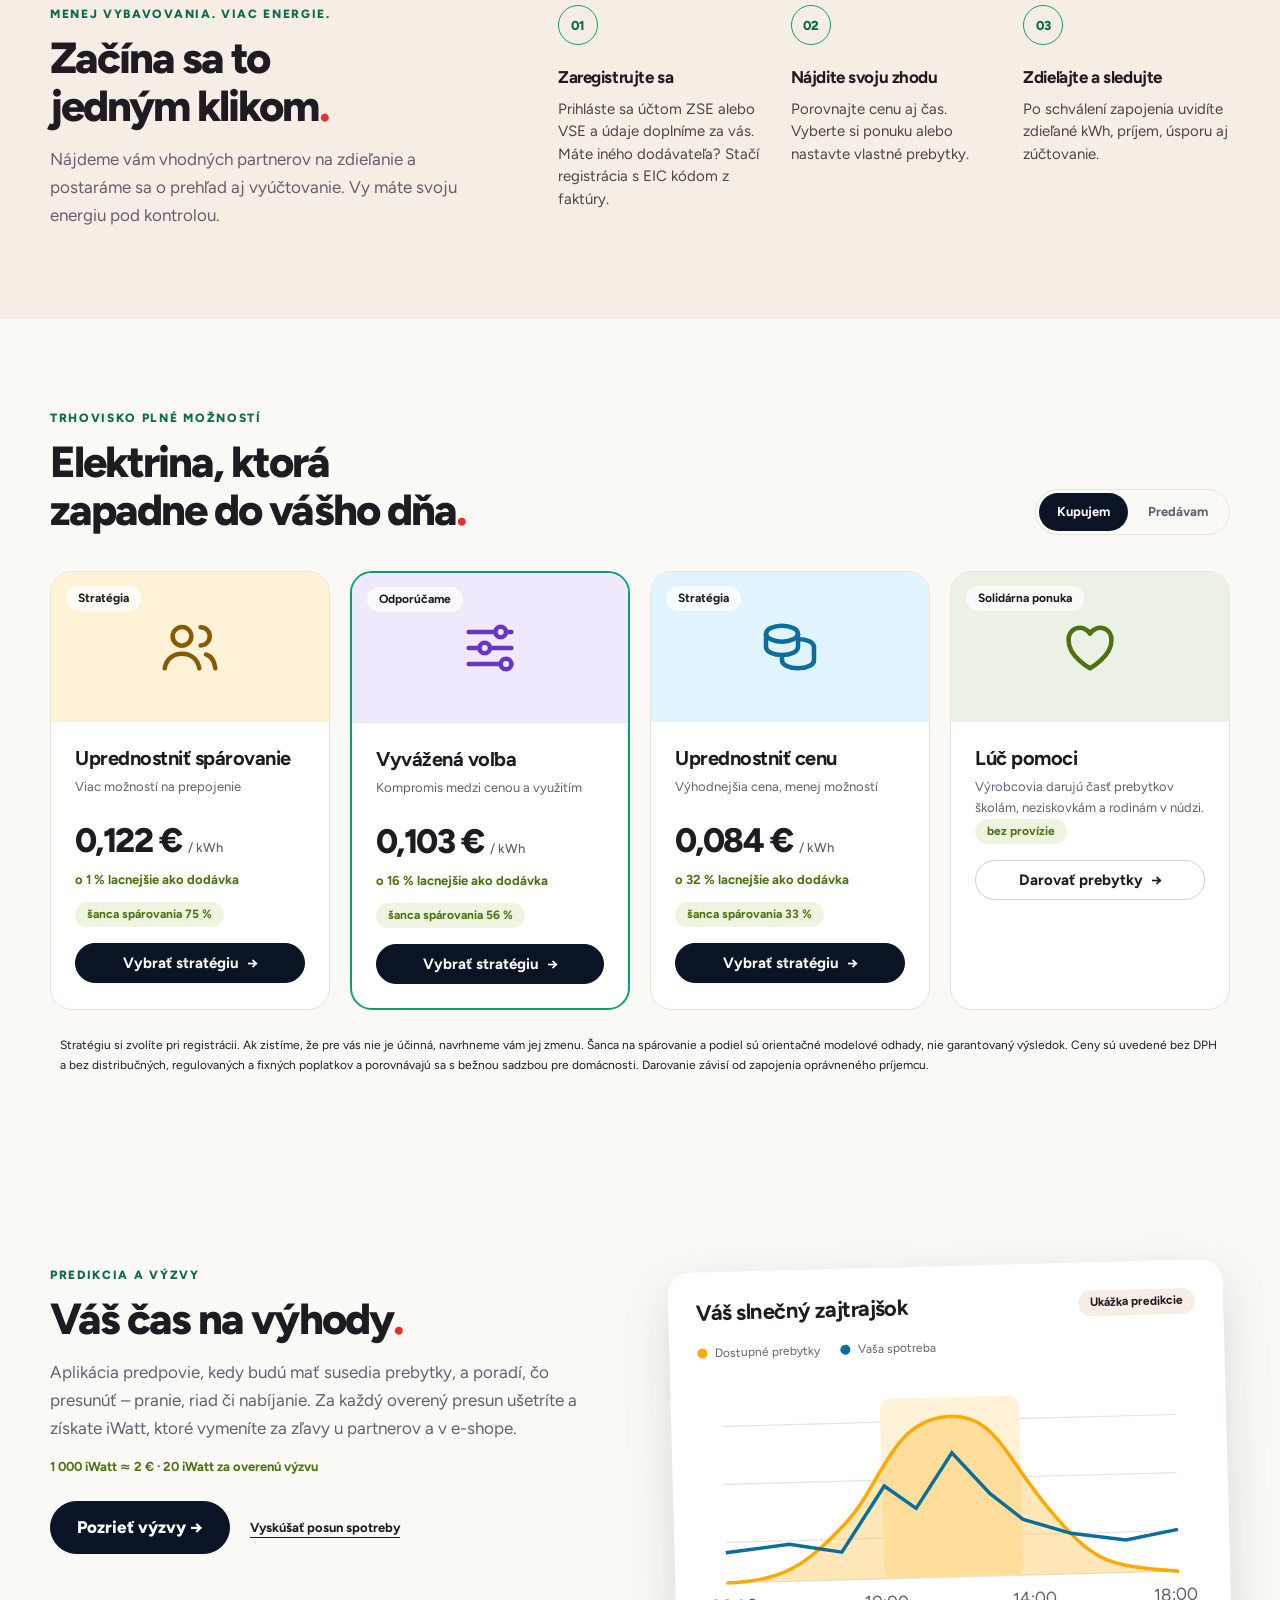
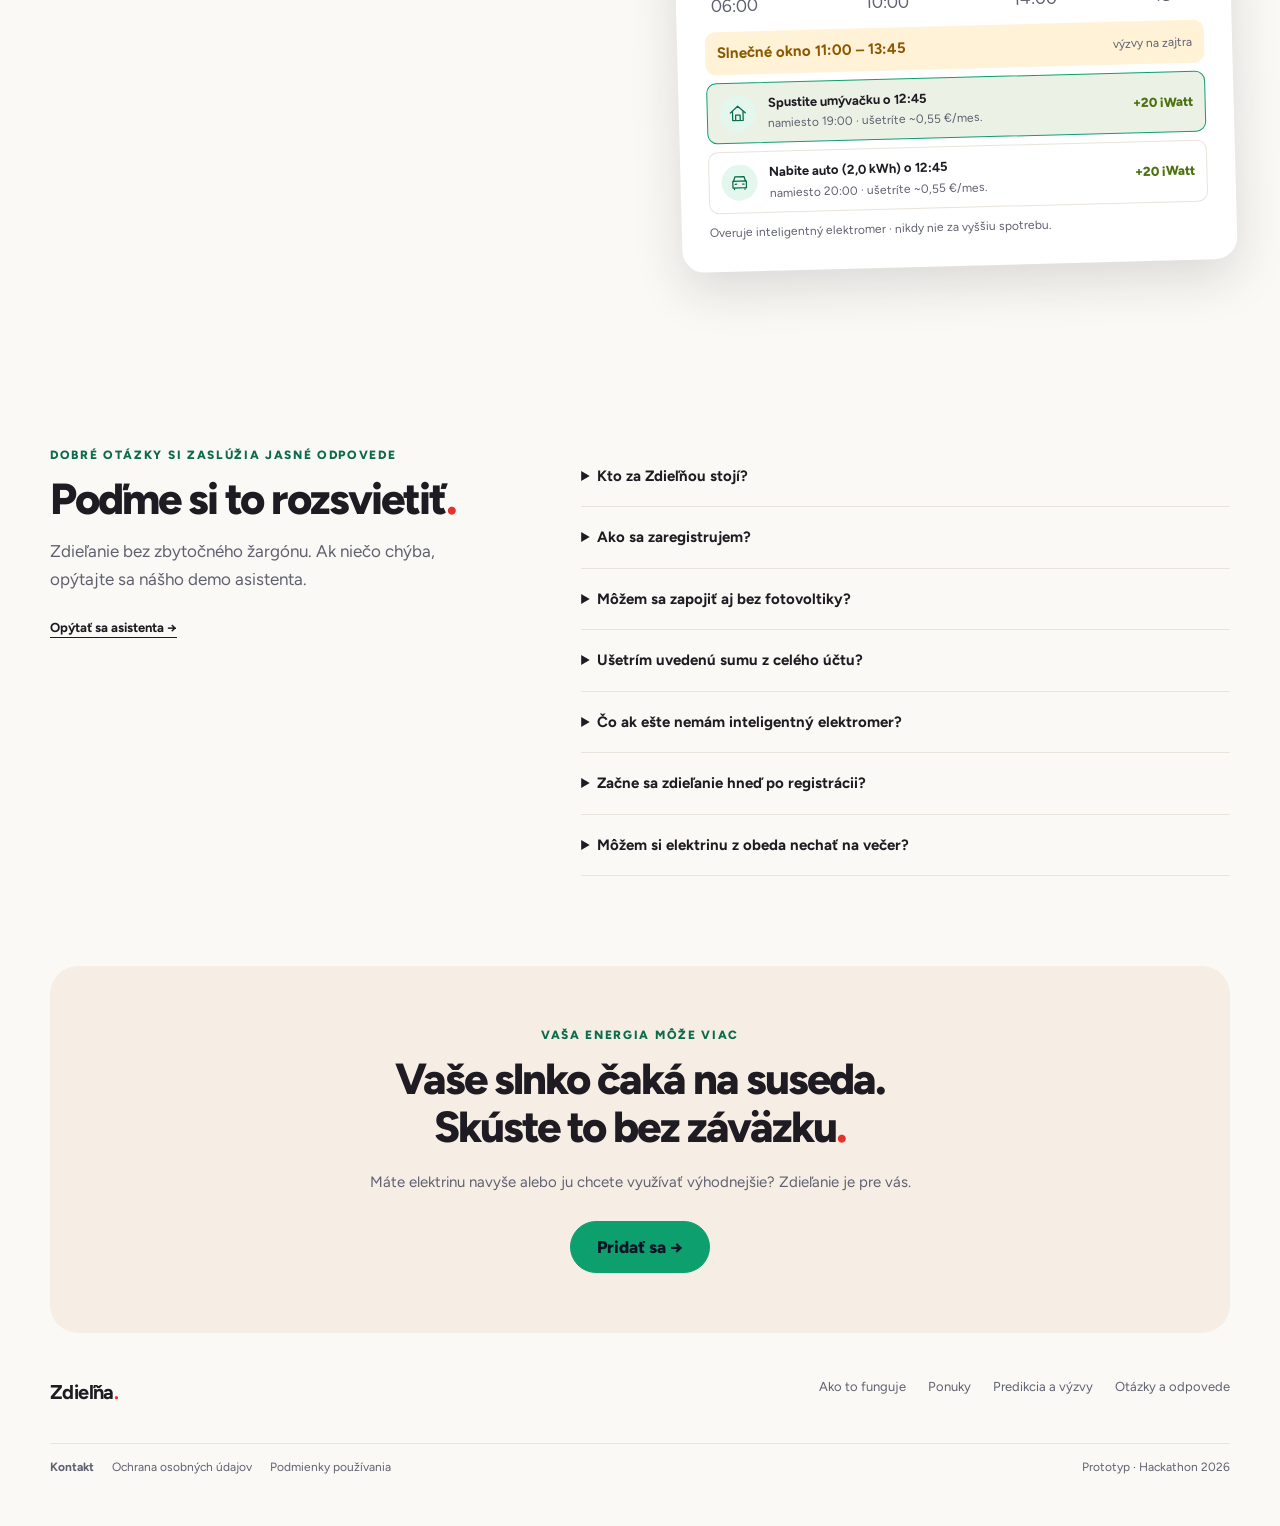
==== commit e0621878: "add" ====
--- a/index.html
+++ b/index.html
@@ -40,6 +40,7 @@
 <script src="js/demo-benefits.js"></script>
 <script src="js/demo-groups.js"></script>
 <script src="js/demo-profile.js"></script>
+<script src="js/demo-challenges.js"></script>
 <script src="js/views-public.js"></script>
 <script src="js/views-map.js"></script>
 <script src="js/views-ideas.js"></script>
--- a/css/app.css
+++ b/css/app.css
@@ -1066,3 +1066,8 @@
 .wl-row{display:flex;gap:12px;align-items:center;text-align:left;background:var(--card);border:1px solid var(--line);border-radius:var(--r);padding:10px 14px;margin-bottom:16px}
 .wl-row>span:last-child{display:grid;gap:2px}
 .wl-bdg{width:44px;flex:none}.wl-bdg svg{width:100%;height:auto;display:block}
+/* uvítacie okno – iWattík s odmenou */
+.wl-iw{position:relative;width:150px;margin:0 auto}
+.wl-iw img{width:100%;height:auto;display:block;filter:drop-shadow(0 8px 14px rgba(0,0,0,.18))}
+.wl-iw-pts{position:absolute;right:-34px;top:18px;display:grid;place-items:center;min-width:64px;padding:8px 10px;border-radius:var(--r-pill);background:var(--yellow);color:var(--sun-ink,#5A3B00);font-size:22px;font-weight:800;line-height:1;box-shadow:0 6px 14px rgba(0,0,0,.15);transform:rotate(8deg)}
+.wl-iw-pts small{font-size:11px;font-weight:800;letter-spacing:.06em;text-transform:uppercase;margin-top:2px}
--- a/css/landing.css
+++ b/css/landing.css
@@ -95,7 +95,7 @@
 .lp-step-grid{display:grid;grid-template-columns:repeat(3,1fr);gap:26px}
 .lp-step-num{font-size:var(--fs-sm);font-weight:800;border:1.5px solid var(--brand);color:var(--brand-ink);border-radius:50%;width:40px;height:40px;display:grid;place-items:center;margin-bottom:22px}
 .lp-step-grid h3{font-size:var(--fs-h3)}
-.lp-step-grid p{font-size:var(--fs-sm);color:var(--mut);margin-top:10px}
+.lp-step-grid p{font-size:var(--fs-md);color:var(--ink);opacity:.8;margin-top:10px;line-height:1.5}
 
 /* ---------- Slnečný klub (gamifikácia) ---------- */
 .lp-club{background:var(--surface-dark);color:#fff;border-radius:28px;padding:56px;margin:90px 0 0;display:grid;grid-template-columns:1fr 1fr;gap:70px;align-items:center;position:relative;overflow:hidden}
@@ -562,3 +562,59 @@
 .lp-offer-meta{gap:10px}.lp-offer-meta b{text-align:right}
 
 .dp-chart svg{width:100%;height:auto;display:block}.dp-legend{gap:12px;font-size:.8em;flex-wrap:wrap}.dp-legend span{display:flex;align-items:center;gap:5px}.dp-legend i{width:12px;height:4px;display:inline-block}
+<<<<<<< HEAD
+
+.dp-chart-tools{margin:16px 0}.dp-series-controls{display:grid;grid-template-columns:repeat(2,minmax(0,1fr));gap:10px;margin:18px 0}.dp-series-toggle{font:inherit;text-align:left;padding:12px;border:1px solid #d5dedb;border-radius:12px;background:#fff;cursor:pointer;color:inherit}.dp-series-toggle.on{background:#f0faf5;border-color:#159b7c}.dp-series-toggle.off{background:#f4f4f2;color:#65716e}.dp-series-title{display:flex;align-items:center;gap:8px;font-size:.85em}.dp-series-title i{width:28px;border-top-width:3px;flex-shrink:0}.dp-series-state{margin-left:auto;font-size:.8em;white-space:nowrap}.dp-series-description{display:block;font-size:.75em;margin:6px 0 0 36px;color:#596775}.dp-series-toggle:focus-visible{outline:2px solid #087c65;outline-offset:3px}@media(max-width:650px){.dp-series-controls{grid-template-columns:1fr}}
+
+.dp-coverage{background:#fff8eb;border:1px solid #efd7aa;border-radius:16px;padding:22px;margin:20px 0}.dp-coverage-head{display:flex;align-items:center;gap:24px}.dp-coverage-head>strong{font-size:3.2em;line-height:1.2;color:#9b6000;white-space:nowrap}.dp-coverage-head p{line-height:1.6}.dp-coverage-bar{height:16px;border-radius:10px;background:#e9dac3;overflow:hidden;margin:18px 0}.dp-coverage-bar>span{display:block;height:100%;background:#d88b00}.dp-coverage-parts{display:grid;grid-template-columns:1fr 1fr;gap:14px}.dp-coverage-parts>div{display:flex;align-items:center;gap:8px;flex-wrap:wrap}.dp-coverage-parts b{margin-left:auto}.dp-dot{width:12px;height:12px;display:inline-block;border-radius:50%;flex-shrink:0}.dp-dot.shared{background:#d88b00}.dp-dot.supply{background:#b69a70}.dp-technical{margin:18px 0}.dp-technical summary{cursor:pointer;font-weight:600}@media(max-width:650px){.dp-coverage-head{display:block}.dp-coverage-parts{grid-template-columns:1fr}.dp-coverage{padding:16px}}
+
+.dp-production{background:#eff9f3;border-color:#c9e6d7}.dp-production .dp-coverage-head>strong{color:#087c65}.dp-production .dp-coverage-bar{background:#d2e6da}.dp-production .dp-coverage-bar>span,.dp-production .dp-dot.shared{background:#079d76}.dp-production .dp-dot.supply{background:#8bad9b}
+=======
+/* ponuky: štítok a tlačidlo zarovnané pri spodku všetkých kariet */
+.lp-offer-save{margin-top:auto}.lp-offer-body .btn{margin-top:0}
+/* ponuky: prepínač Kupujem / Predávam a porovnanie ceny */
+.lp-side{flex:none}.lp-side button{padding:9px 18px;font-size:var(--fs-sm)}
+.lp-offer-price{margin-bottom:4px}
+.lp-offer-cmp{font-size:var(--fs-sm);font-weight:700;color:var(--green);margin-bottom:12px}
+/* pätička – právne odkazy; graf predpovede – čitateľné popisy osi aj na mobile */
+.lp-footer{flex-wrap:wrap}
+.lp-footer-legal{display:flex;gap:18px;flex-wrap:wrap;align-items:center;width:100%;border-top:1px solid var(--line);padding-top:14px;margin-top:6px;font-size:var(--fs-xs);color:var(--mut)}
+.lp-footer-legal a,.lp-footer-legal .link{color:var(--mut);font-size:var(--fs-xs);text-decoration:none}
+.lp-footer-legal .lp-proto{margin-left:auto}
+@media(max-width:580px){.lp-chart-x{font-size:19px}.lp-footer-legal .lp-proto{margin-left:0}}
+/* zlúčená sekcia Predikcia a výzvy */
+.lp-iw-rate{margin-top:14px;font-size:var(--fs-sm);font-weight:700;color:var(--green)}
+.lp-smart-cta{display:flex;align-items:center;gap:20px;flex-wrap:wrap;margin-top:24px}
+.lpc-l{display:grid;gap:8px;margin-top:14px}
+.lpc-l-h{display:flex;justify-content:space-between;align-items:baseline;gap:10px;padding:10px 12px;border-radius:var(--r-sm);background:var(--yellow-t)}
+.lpc-l-h b{color:var(--yellow-ink)}
+.lpc-l-row{display:grid;grid-template-columns:auto minmax(0,1fr) auto;gap:12px;align-items:center;padding:10px 12px;border:1px solid var(--line);border-radius:var(--r-sm)}
+.lpc-l-row>div{display:grid;gap:2px}.lpc-l-row b{font-size:var(--fs-sm)}
+.lpc-l-row.best{border-color:var(--brand);background:var(--tint-green)}
+.lpc-l-iw{font-weight:800;color:var(--green);white-space:nowrap;font-size:var(--fs-sm)}
+.lpc-l-n{margin:2px 0 0}
+@media(max-width:580px){.lpc-l-row{grid-template-columns:minmax(0,1fr) auto}.lpc-l-row .svc-ic,.lpc-l-h .xs{display:none}}
+>>>>>>> final-last-version-
+
+.dg-composition>.dg-group-places{margin-top:20px}.dg-composition .dg-group-places>.wz-card{background:#fcfbf8}
+
+.dg-when-open{display:none}.dg-group-detail[open]>summary .dg-when-open{display:inline}.dg-group-detail[open]>summary .dg-when-closed{display:none}
+
+/* Group / personal subtotal / individual place hierarchy. */
+.dg-group-card{border:2px solid #bac9d4!important;padding:24px!important;overflow:hidden}
+.dg-group-header{background:#0e2033;color:#fff;margin:-24px -24px 20px;padding:22px 24px;gap:16px}.dg-group-header h3{font-size:1.5em;margin:7px 0}.dg-group-header .xs{color:#c7d5e4}.dg-group-label{display:flex;align-items:center;gap:8px;font-size:.7em;font-weight:800;letter-spacing:.12em;color:#9ce2cf}.dg-group-label .icon{width:18px;height:18px}
+.dg-scope-label{font-size:.75em;font-weight:800;text-transform:uppercase;letter-spacing:.09em;color:#51677e;padding-bottom:10px;border-bottom:1px solid #e1e7ed}
+.dg-my-total{border-left:4px solid #079d76}.dg-my-total h3{margin:7px 0}
+.dg-group-detail{margin-top:22px;padding-top:0;border-top:0}.dg-group-detail>summary{display:flex!important;justify-content:space-between;gap:20px;padding:16px;background:#edf2f7;border:1px solid #cfdbe6;border-radius:10px;list-style:none}.dg-group-detail>summary::-webkit-details-marker{display:none}.dg-group-detail>summary::marker{content:''}.dg-expand-label{margin-left:auto;white-space:nowrap}.dg-group-detail[open]{background:#f1f4f7;border-radius:12px;padding-bottom:16px}.dg-group-detail>p{padding:0 18px}
+.dg-group-places{border-left:3px solid #b6c6d5;margin:18px 18px 0 26px;padding-left:18px;gap:16px}.dg-om-card{background:#fff!important;border:1px solid #d9e0e6!important;border-radius:12px!important;position:relative}.dg-om-label{font-size:.68em;font-weight:800;text-transform:uppercase;letter-spacing:.1em;color:#586d80;margin-bottom:12px}.dg-om-card .dg-place-group{font-size:.8em;color:#66788b}.dg-om-card .dg-settlement{background:#f7f9fb;border:1px solid #e5ebef}.dg-om-card .wz-om-head b{font-size:1.15em}
+@media(max-width:650px){.dg-group-card{padding:16px!important}.dg-group-header{margin:-16px -16px 16px;padding:18px 16px}.dg-group-places{margin:14px 8px 0 12px;padding-left:10px}.dg-group-detail>summary{align-items:flex-start;flex-wrap:wrap;gap:10px}.dg-expand-label{margin-left:0}}
+
+.dg-unit-prices{display:grid;grid-template-columns:repeat(auto-fit,minmax(210px,1fr));gap:12px;margin:16px 0}.dg-unit-prices>div{display:grid;gap:7px;border:1px solid #cbd9e4;border-radius:10px;padding:15px;background:#fff}.dg-unit-prices span{font-size:.8em;color:#52697f}.dg-unit-prices strong{font-size:1.3em;color:#102c45}.dg-unit-prices small{font-size:.7em;color:#627386}
+
+.dg-offer-note{margin:14px 0}.dg-offer-note summary{cursor:pointer;font-size:.8em;color:#627386}
+
+.db-ims-confirm{border:1px solid #cbded5;border-radius:14px;background:#f8fcfa;padding:20px;margin-top:18px}.db-ims-confirm h3{margin:0 0 12px}.db-ims-shop{border-top:1px solid #dce6df;margin-top:18px;padding-top:16px}
+
+.db-distributor-links{display:grid;gap:12px;margin:16px 0}.db-distributor-links>div{display:flex;align-items:center;justify-content:space-between;gap:14px;flex-wrap:wrap;padding:12px;border:1px solid #dce6df;border-radius:10px;background:#fff}
+
+.dp-heat-scroll{overflow-x:auto;margin:18px 0}.dp-heat{width:100%;border-collapse:separate;border-spacing:4px;min-width:980px}.dp-heat th{font-size:.75em;padding:5px;white-space:nowrap}.dp-heat td{padding:0}.dp-heat-cell{display:block;min-width:32px;text-align:center;padding:14px 3px;border-radius:6px;font-size:.7em;font-weight:700}.dp-heat-cell.none{background:#f1f2f3;color:#65717c}.dp-heat-cell.zero{background:#e5e9ee;color:#475768}.dp-heat-cell.low{background:#dcf3e5;color:#185c38}.dp-heat-cell.mid{background:#83ceaa;color:#123f2d}.dp-heat-cell.high{background:#087c55;color:#fff}.dp-heat-cell:focus-visible{outline:2px solid #122b47;outline-offset:2px}.dp-heat-legend{font-size:.75em;gap:16px;flex-wrap:wrap}
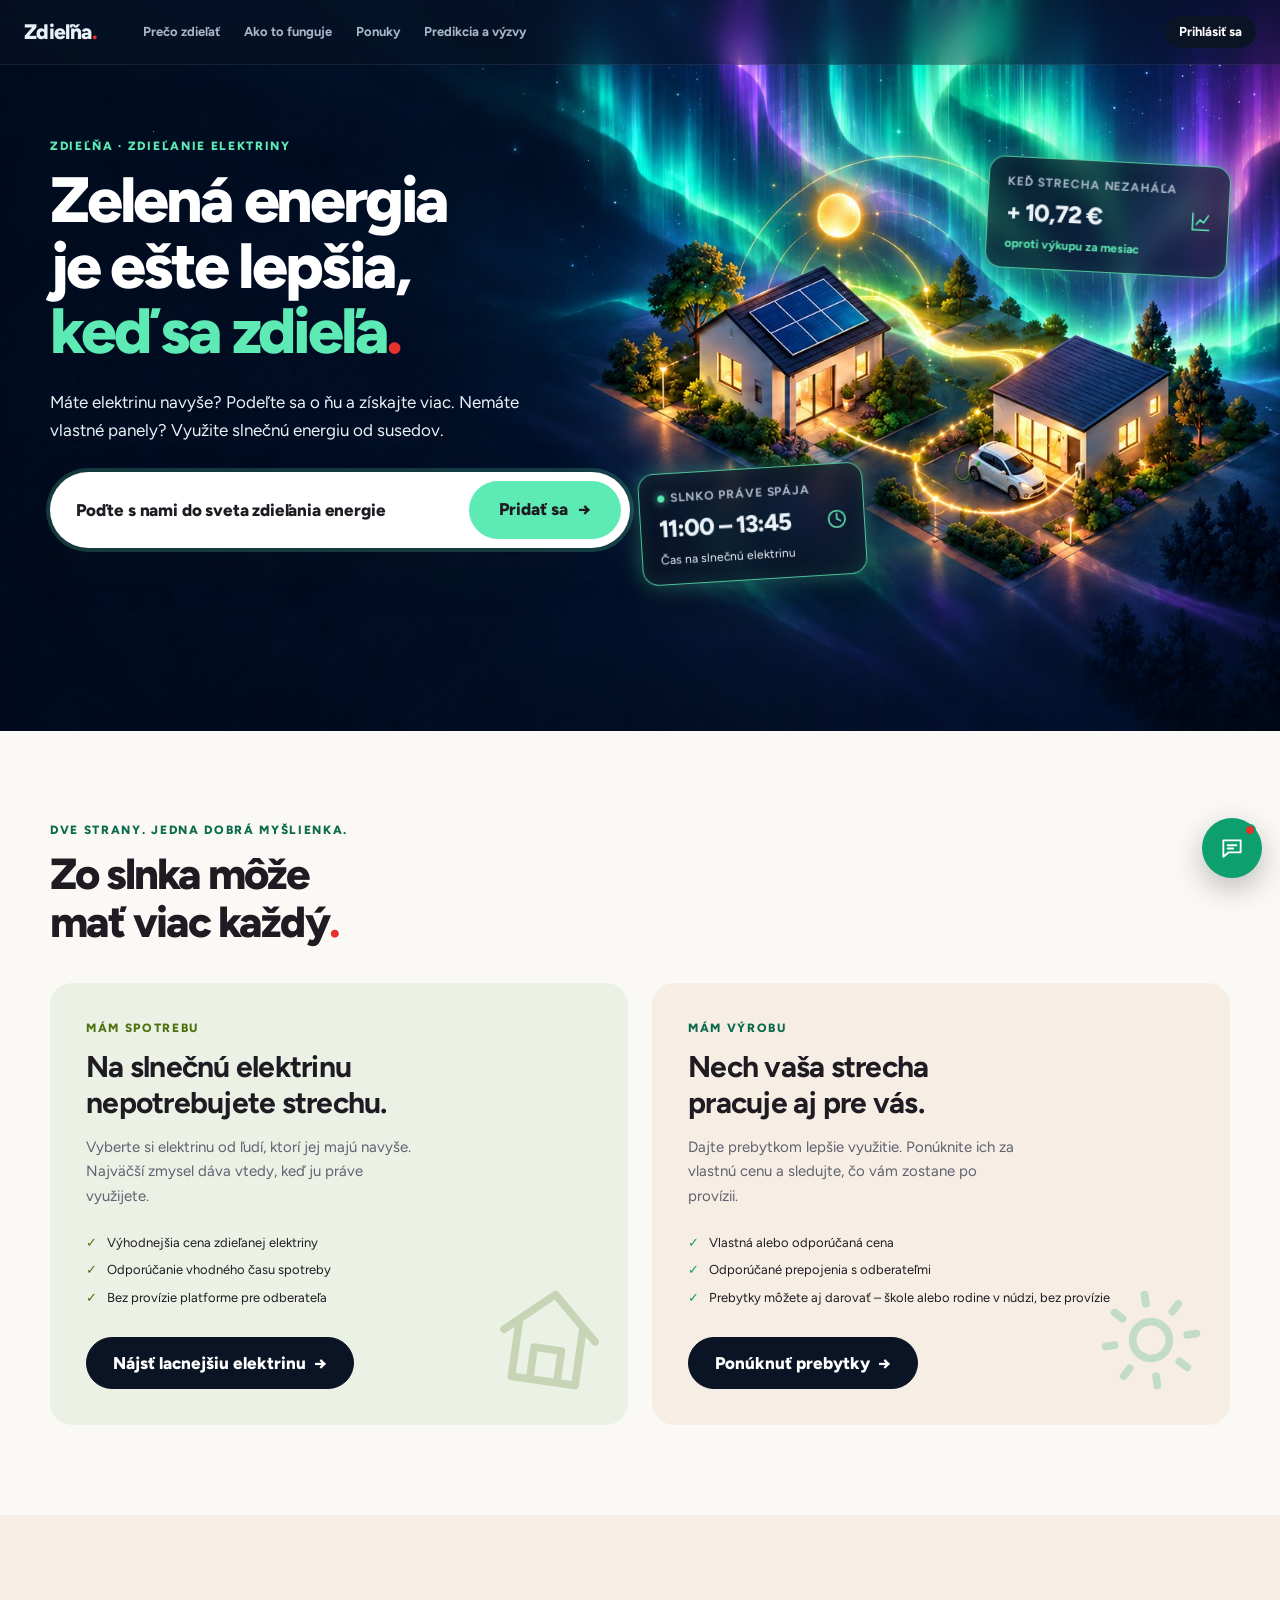
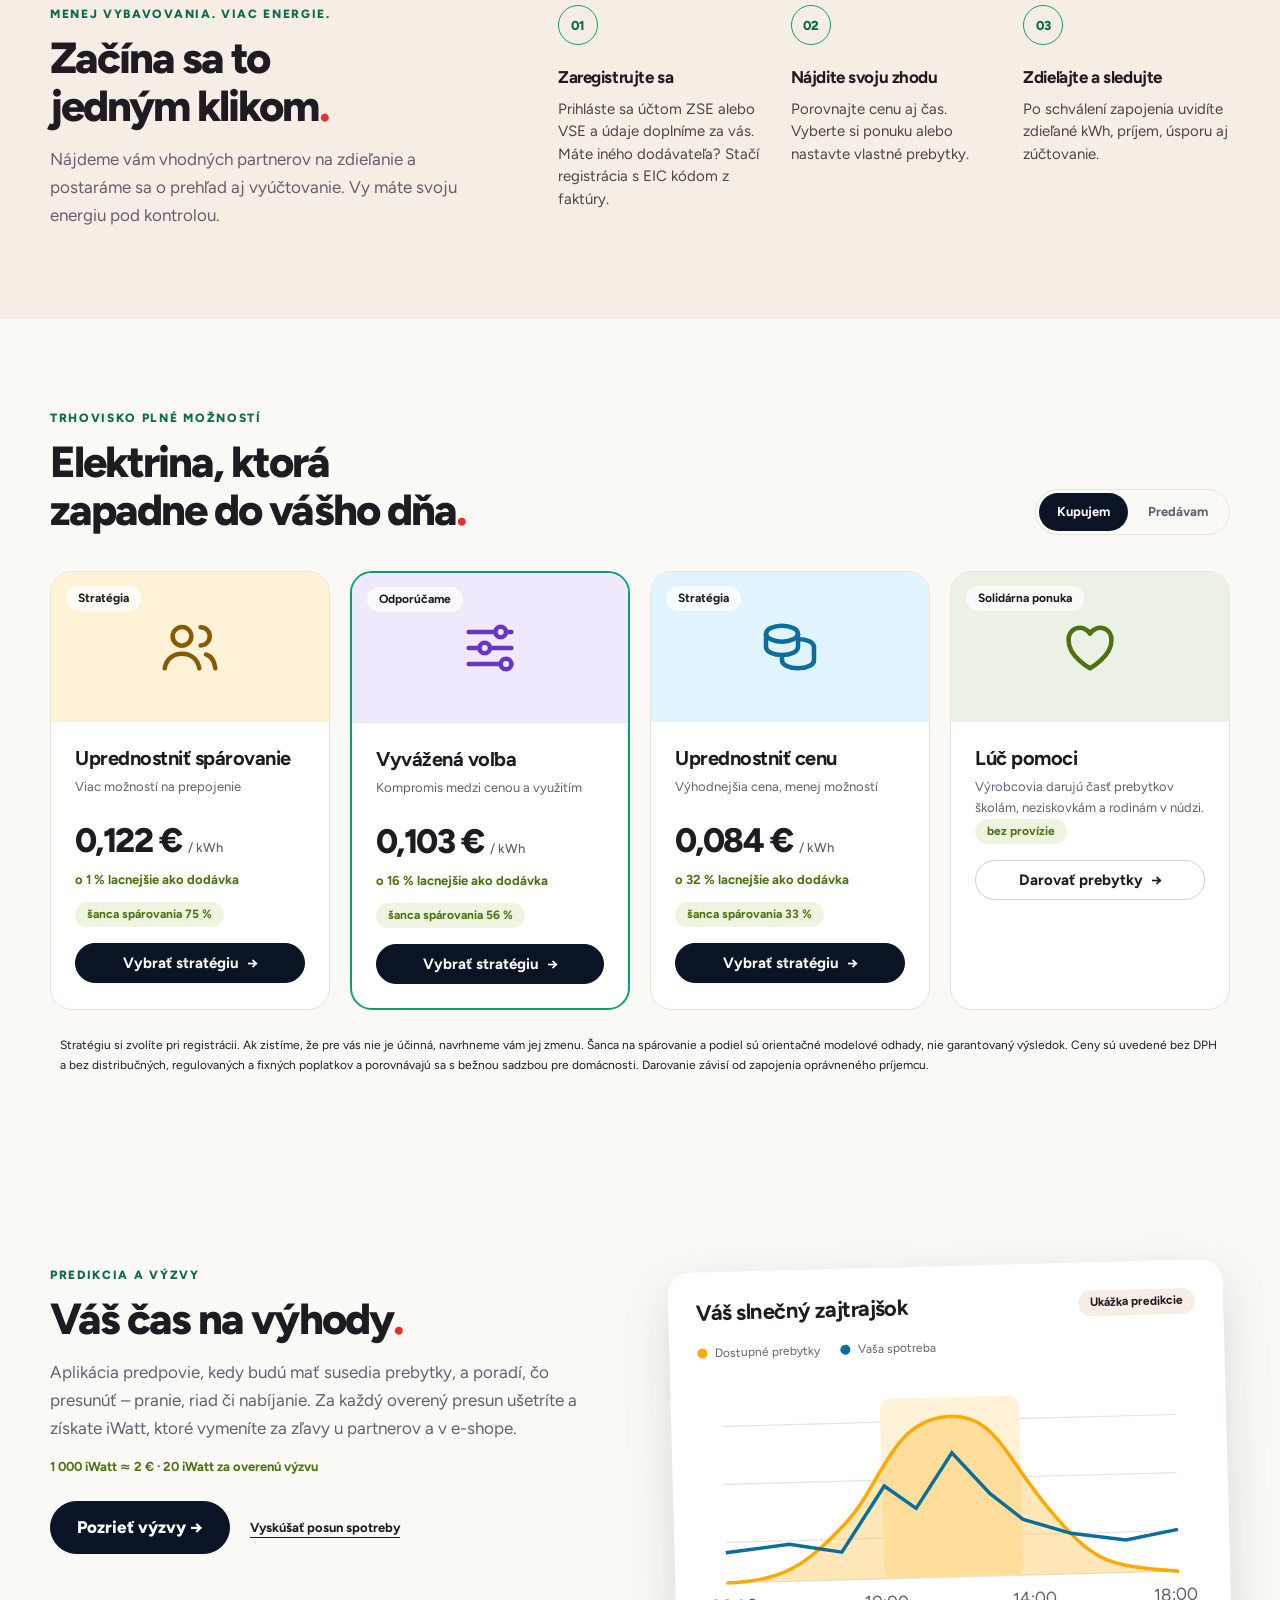
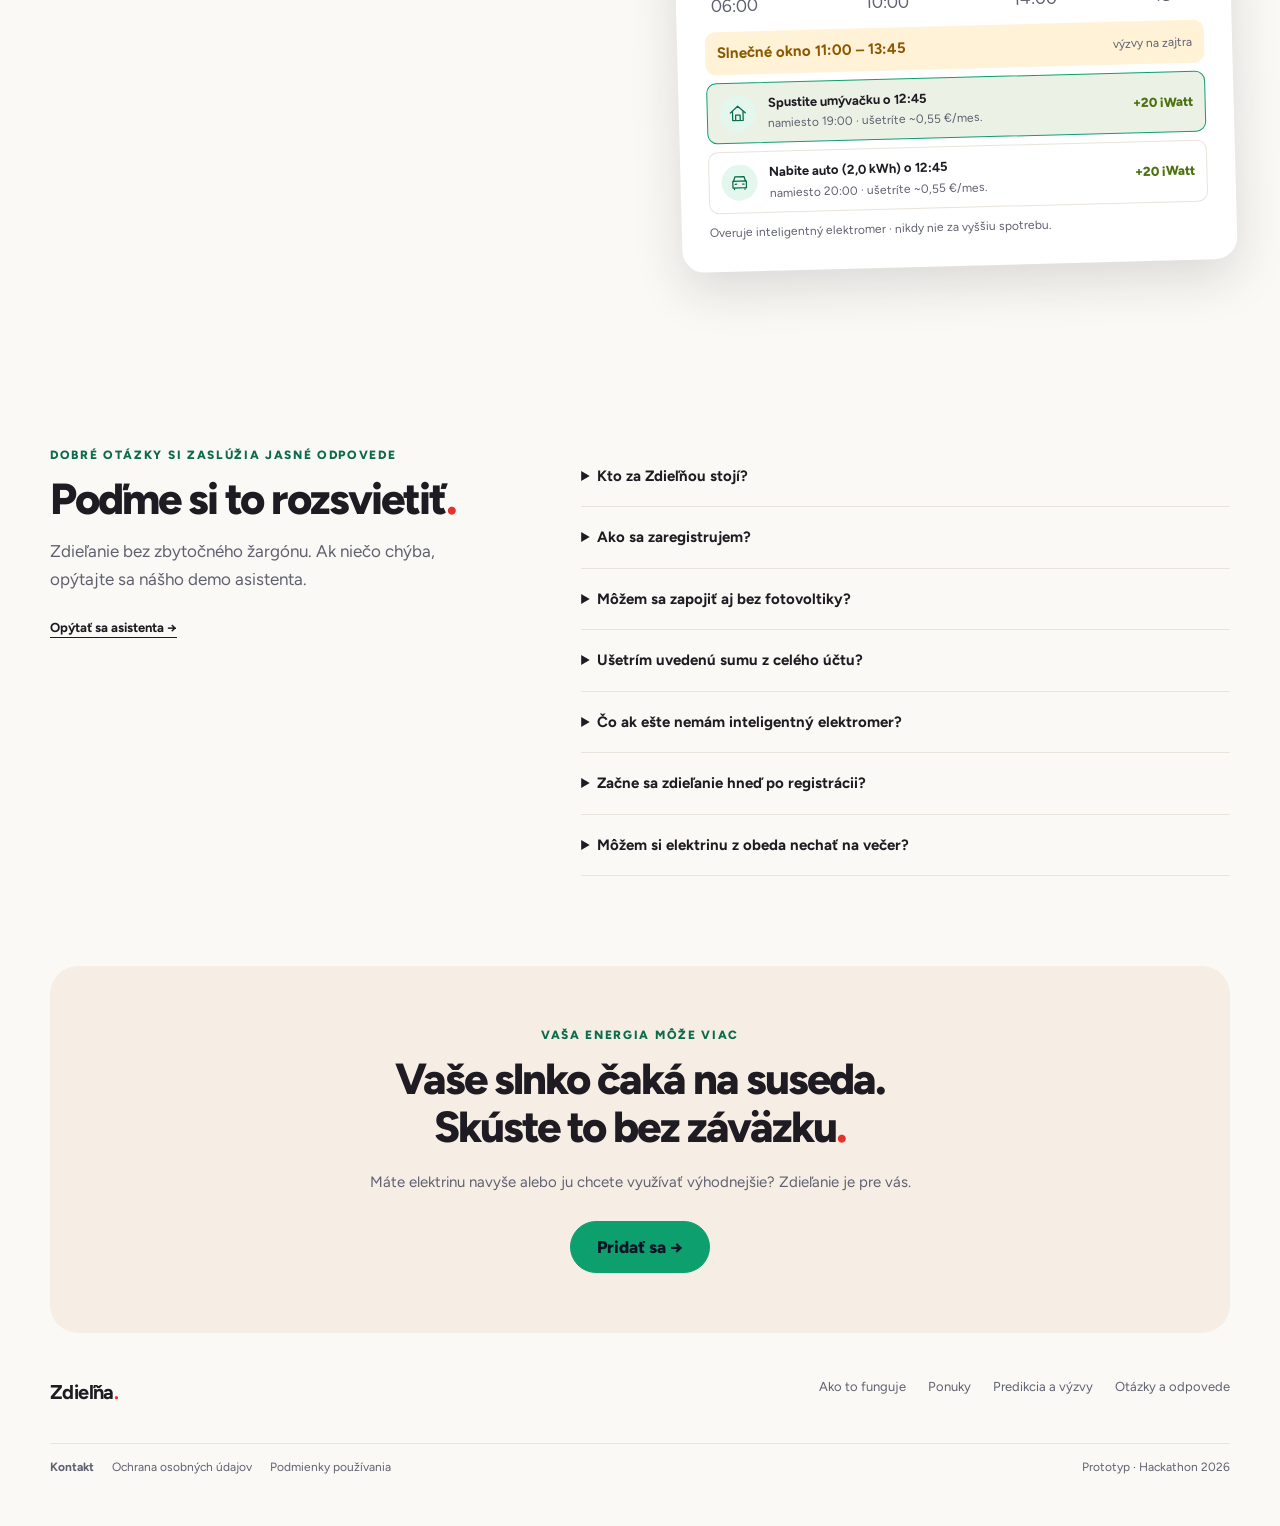
==== commit 3dd1f748: "update" ====
--- a/css/landing.css
+++ b/css/landing.css
@@ -611,6 +611,8 @@
 
 .dg-unit-prices{display:grid;grid-template-columns:repeat(auto-fit,minmax(210px,1fr));gap:12px;margin:16px 0}.dg-unit-prices>div{display:grid;gap:7px;border:1px solid #cbd9e4;border-radius:10px;padding:15px;background:#fff}.dg-unit-prices span{font-size:.8em;color:#52697f}.dg-unit-prices strong{font-size:1.3em;color:#102c45}.dg-unit-prices small{font-size:.7em;color:#627386}
 
+.dg-om-acc{display:block;padding:0!important;overflow:hidden}.dg-om-acc>.dg-om-sum{display:flex;align-items:center;justify-content:space-between;gap:16px;padding:18px 22px;cursor:pointer;list-style:none;font-weight:400;transition:background .15s}.dg-om-sum>.wz-om-head{flex:1;min-width:0}.dg-om-sum>.pill{flex:none}.dg-om-sum::-webkit-details-marker{display:none}.dg-om-sum::marker{content:""}.dg-om-sum:hover{background:#f4f7fa}.dg-om-sum:focus-visible{outline:2px solid #2f6f9f;outline-offset:-2px}.dg-om-sum::after{content:"";flex:none;width:8px;height:8px;margin:0 4px 0 4px;border-right:2px solid #586d80;border-bottom:2px solid #586d80;transform:rotate(-45deg);transition:transform .2s}.dg-om-acc[open]>.dg-om-sum{border-bottom:1px solid #e5ebef}.dg-om-acc[open]>.dg-om-sum::after{transform:rotate(45deg) translateY(-2px)}.dg-om-body{display:grid;gap:14px;padding:18px 22px 22px}@media(max-width:650px){.dg-om-acc>.dg-om-sum{padding:16px 14px;flex-wrap:wrap}.dg-om-body{padding:16px 14px 18px}}
+.dg-px{display:grid;gap:6px}.dg-px>div{display:flex;justify-content:space-between;align-items:baseline;gap:12px;font-size:var(--fs-sm)}.dg-px .place-k{margin:0}.dg-px b{white-space:nowrap}.dg-px-edit{border-top:1px solid var(--line);padding:16px 22px 18px;background:var(--card)}@media(max-width:650px){.dg-px-edit{padding:14px 16px}}
 .dg-offer-note{margin:14px 0}.dg-offer-note summary{cursor:pointer;font-size:.8em;color:#627386}
 
 .db-ims-confirm{border:1px solid #cbded5;border-radius:14px;background:#f8fcfa;padding:20px;margin-top:18px}.db-ims-confirm h3{margin:0 0 12px}.db-ims-shop{border-top:1px solid #dce6df;margin-top:18px;padding-top:16px}
@@ -618,3 +620,9 @@
 .db-distributor-links{display:grid;gap:12px;margin:16px 0}.db-distributor-links>div{display:flex;align-items:center;justify-content:space-between;gap:14px;flex-wrap:wrap;padding:12px;border:1px solid #dce6df;border-radius:10px;background:#fff}
 
 .dp-heat-scroll{overflow-x:auto;margin:18px 0}.dp-heat{width:100%;border-collapse:separate;border-spacing:4px;min-width:980px}.dp-heat th{font-size:.75em;padding:5px;white-space:nowrap}.dp-heat td{padding:0}.dp-heat-cell{display:block;min-width:32px;text-align:center;padding:14px 3px;border-radius:6px;font-size:.7em;font-weight:700}.dp-heat-cell.none{background:#f1f2f3;color:#65717c}.dp-heat-cell.zero{background:#e5e9ee;color:#475768}.dp-heat-cell.low{background:#dcf3e5;color:#185c38}.dp-heat-cell.mid{background:#83ceaa;color:#123f2d}.dp-heat-cell.high{background:#087c55;color:#fff}.dp-heat-cell:focus-visible{outline:2px solid #122b47;outline-offset:2px}.dp-heat-legend{font-size:.75em;gap:16px;flex-wrap:wrap}
+
+/* Challenge cards use one column, independently of wizard status-pill rules. */
+.wz-list .wz-card.demo-challenge-card{display:flex;flex-direction:column;align-items:stretch;gap:18px;min-width:0}
+.demo-challenge-header{display:flex;align-items:flex-start;justify-content:space-between;gap:18px}.demo-challenge-header>div{min-width:0}.demo-challenge-header h2{margin:6px 0}.demo-challenge-header .xs{overflow-wrap:anywhere}.demo-challenge-header>.pill{flex-shrink:0;white-space:nowrap}
+.demo-challenge-card>.dg-metrics{display:grid;grid-template-columns:repeat(3,minmax(0,1fr));gap:20px;margin:0;padding:18px;background:#f3f8f5;border-radius:12px}.demo-challenge-card>.dg-metrics>div{min-width:0;gap:8px}.demo-challenge-card>.dg-metrics b{font-size:1.25em}.demo-challenge-card>p{margin:0;line-height:1.65}.demo-challenge-card>.btn{align-self:flex-start;width:auto;max-width:100%;white-space:normal;text-align:center}.demo-challenge-card>.pill{align-self:flex-start}
+@media(max-width:650px){.demo-challenge-header{flex-direction:column;gap:12px}.demo-challenge-card>.dg-metrics{grid-template-columns:1fr;gap:16px}.demo-challenge-card>.btn{align-self:stretch}.wz-list .wz-card.demo-challenge-card{padding:18px}}
